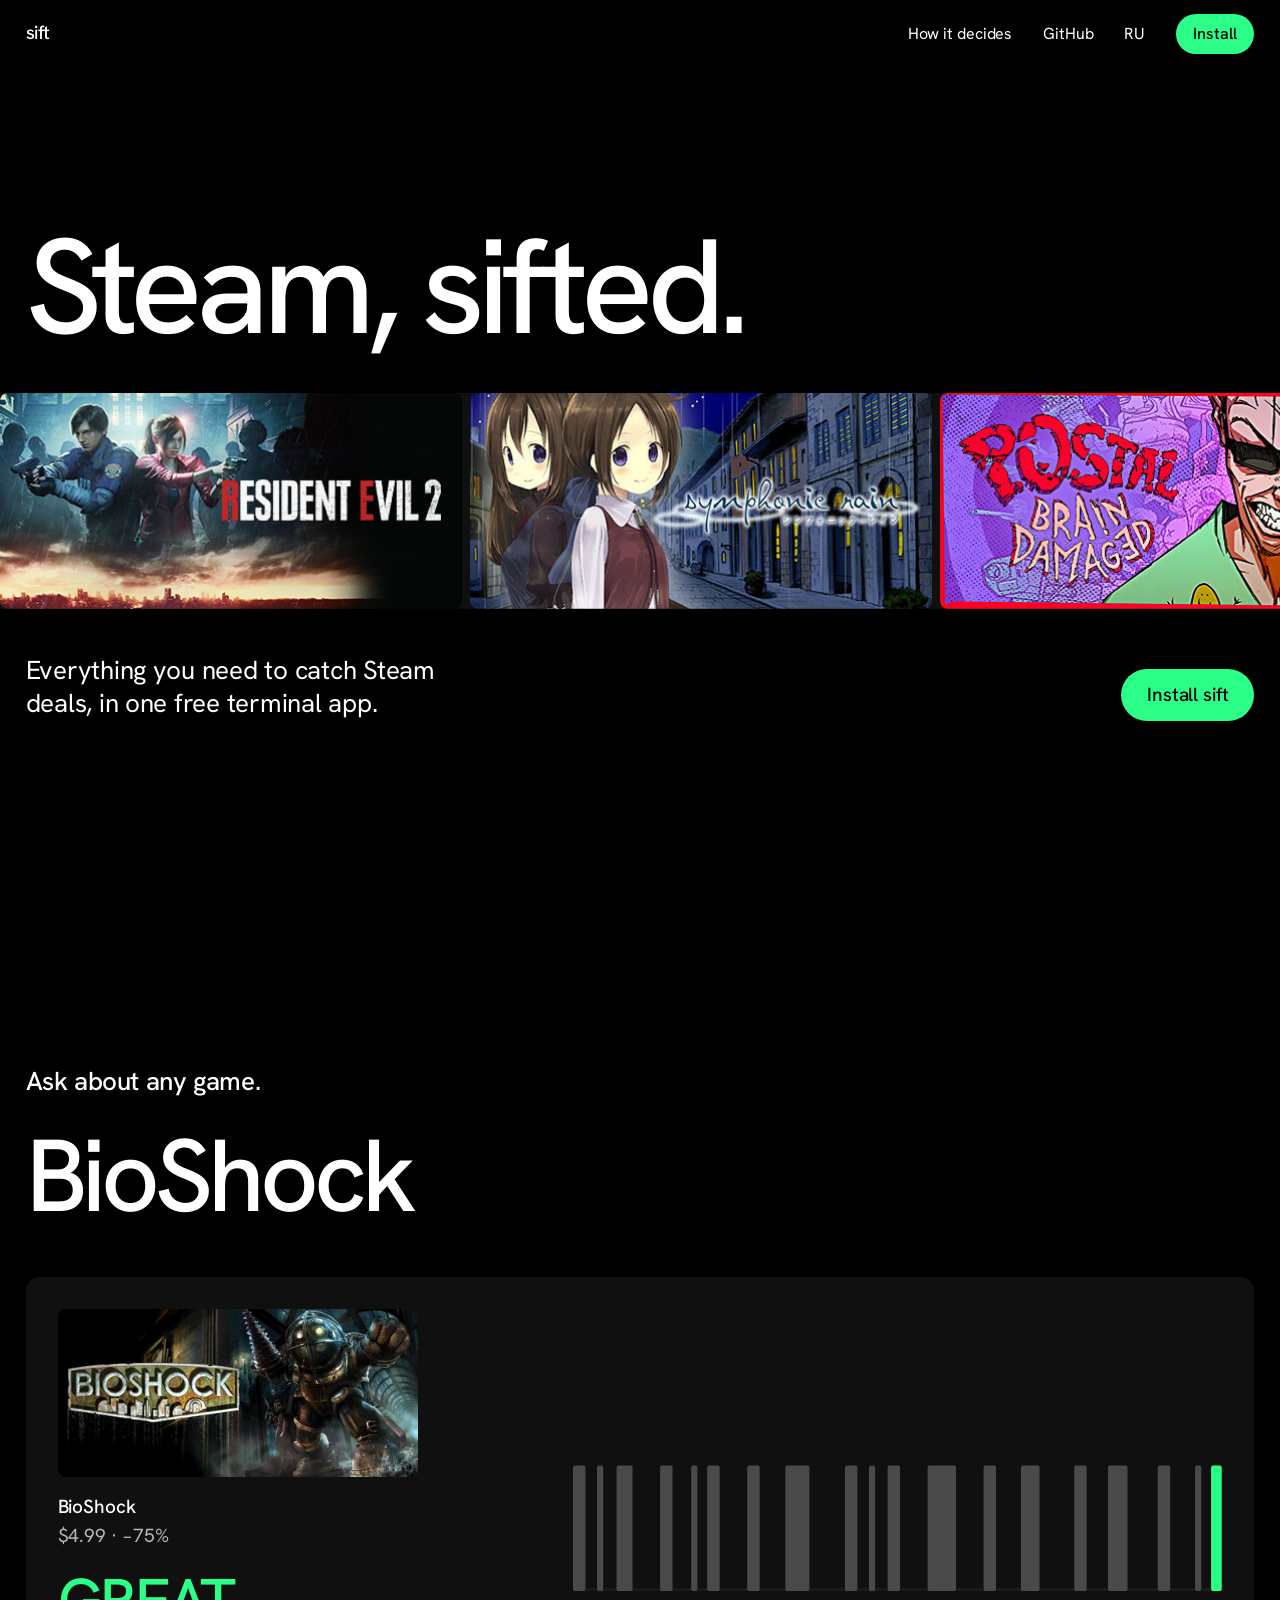
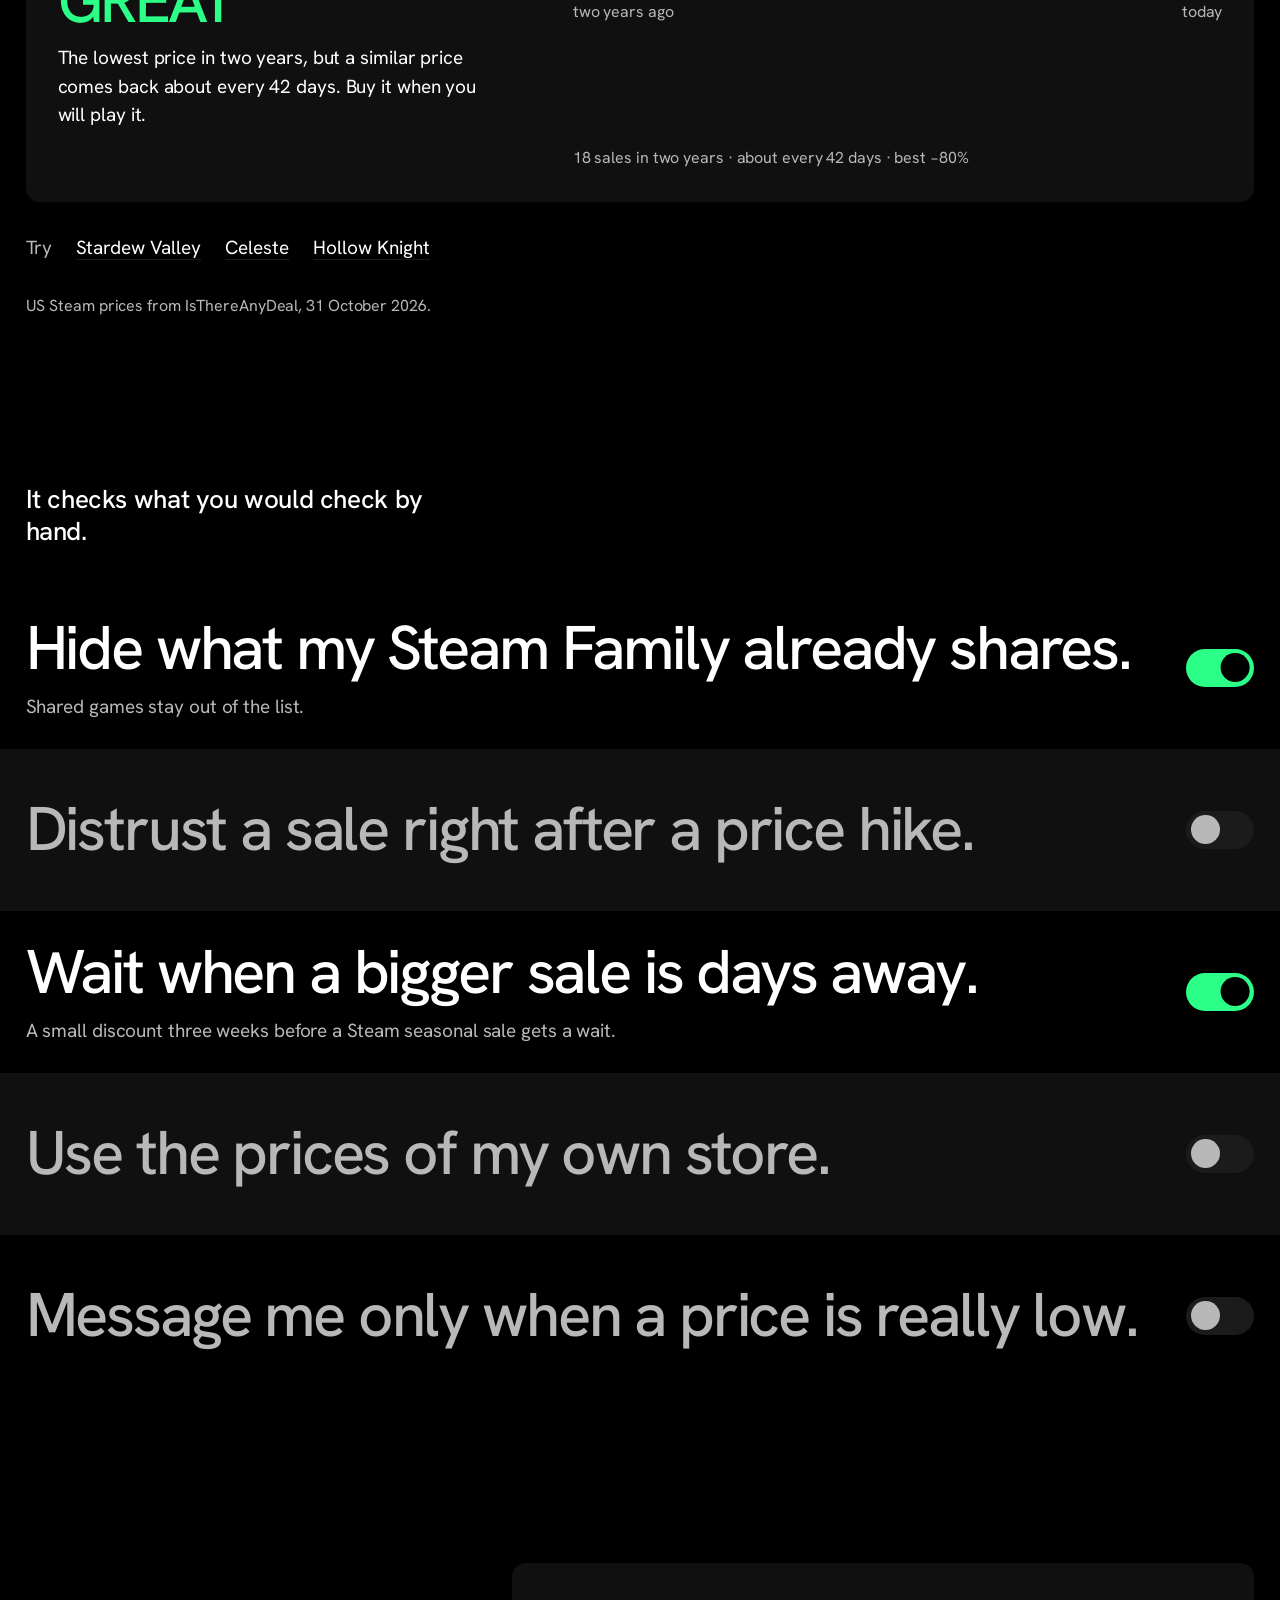
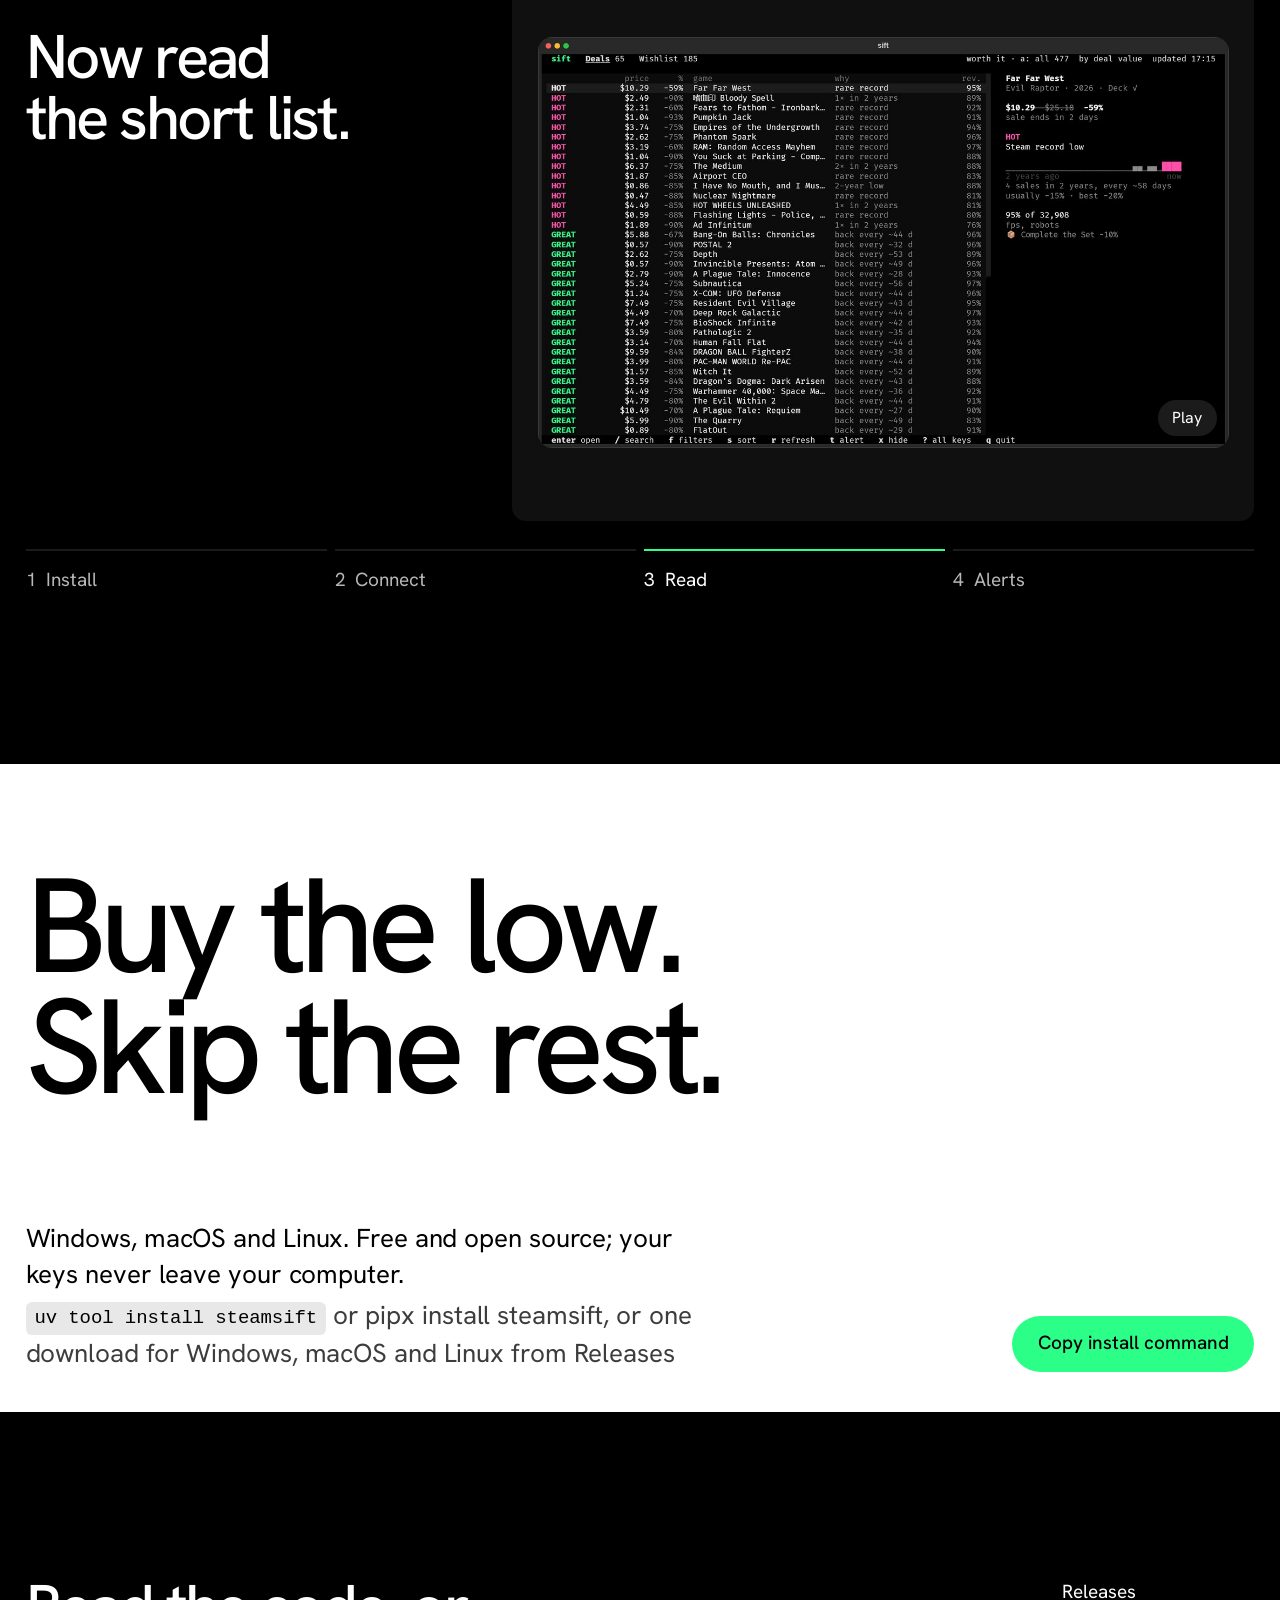
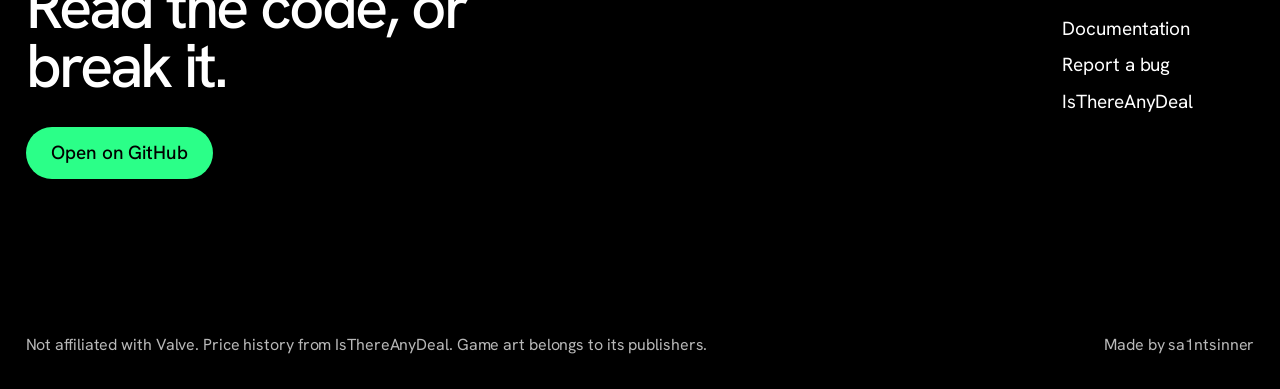
==== sift/index.html @ 5cbb0022 "Update site" ====
<!doctype html>
<html lang="en">
  <head>
    <meta charset="UTF-8" />
    <meta name="viewport" content="width=device-width, initial-scale=1.0" />
    <meta name="theme-color" content="#000000" />
    <meta name="color-scheme" content="dark" />
    <meta name="description" content="sift: everything you need to catch Steam deals, in one free terminal app. Price history, honest verdicts, wishlist and family aware, alerts." />
    <title>sift — Steam sales, sifted</title>
    <link rel="icon" href="data:image/svg+xml,%3Csvg xmlns='http://www.w3.org/2000/svg' viewBox='0 0 32 32'%3E%3Crect width='32' height='32' rx='8' fill='%23000'/%3E%3Crect x='6' y='9' width='20' height='3' rx='1.5' fill='%23fff'/%3E%3Crect x='9' y='15' width='14' height='3' rx='1.5' fill='%23fff'/%3E%3Crect x='13' y='21' width='6' height='3' rx='1.5' fill='%232bff88'/%3E%3C/svg%3E" />
    <link rel="preconnect" href="https://fonts.googleapis.com" />
    <link rel="preconnect" href="https://fonts.gstatic.com" crossorigin />
    <link href="https://fonts.googleapis.com/css2?family=Hanken+Grotesk:wght@400;500&display=swap" rel="stylesheet" />
    <script>document.documentElement.classList.add('js');</script>
    <script type="module" crossorigin src="./assets/index-B05ceA5X.js"></script>
    <link rel="stylesheet" crossorigin href="./assets/index-CE5hBIgR.css">
  </head>
  <body>
    <div id="root"></div>
  </body>
</html>
---- sift/assets/index-CE5hBIgR.css ----
:root{--bg: #000000;--surface: #101010;--surface-2: #1b1b1b;--ink: #ffffff;--muted: #b8b8b8;--on-colour: #000000;--buy: #2bff88;--norush: #ffd60a;--wait: #ff6b2c;--fine: #c9c9c9;--blue: #6e9cff;--pink: #ff5cb0;--accent: var(--buy);--accent-ink: #000000;--font: "Hanken Grotesk", system-ui, sans-serif;--font-code: ui-monospace, "Cascadia Mono", "JetBrains Mono", Consolas, monospace;--step-small: 1rem;--step-body: clamp(1.0625rem, 1rem + .25vw, 1.1875rem);--step-lead: clamp(1.25rem, 1.1rem + .7vw, 1.625rem);--step-head: clamp(2rem, 1.3rem + 3.2vw, 4rem);--step-display: clamp(3.5rem, 10.5vw, 12.5rem);--step-big: clamp(3rem, 8vw, 8.25rem);--margin: clamp(1rem, 2vw, 1.75rem);--section: clamp(7.5rem, 13vw, 13rem);--radius: 14px;--ease-out: cubic-bezier(.22, 1, .36, 1);--ease-expo: cubic-bezier(.16, 1, .3, 1);--ease-in-out: cubic-bezier(.76, 0, .24, 1);--ease-soft: cubic-bezier(.33, 1, .68, 1);--t-press: .14s;--t-hover: .18s;--t-ui: .24s}*,*:before,*:after{box-sizing:border-box}html{-webkit-text-size-adjust:100%;text-size-adjust:100%;background:var(--bg)}body{margin:0;background:var(--bg);color:var(--ink);font-family:var(--font);font-size:var(--step-body);font-weight:400;line-height:1.5;letter-spacing:-.005em;-webkit-font-smoothing:antialiased;overflow-x:hidden}h1,h2,h3,p,figure,ul,ol{margin:0}ul,ol{padding:0;list-style:none}img,svg{display:block;max-width:100%}img{height:auto;background:var(--surface)}button,input{font:inherit;color:inherit}button{background:none;border:0;padding:0;cursor:pointer}a{color:inherit}code{font-family:var(--font-code);font-size:.88em}:focus-visible{outline:2px solid var(--accent);outline-offset:4px}::selection{background:var(--accent);color:var(--accent-ink)}.sr-only{position:absolute;width:1px;height:1px;overflow:hidden;clip:rect(0 0 0 0);white-space:nowrap}.muted{color:var(--muted)}.link{text-decoration:underline;text-decoration-color:transparent;text-underline-offset:.22em;text-decoration-thickness:.07em;transition:text-decoration-color var(--t-hover) ease,color var(--t-hover) ease}.button{display:inline-flex;align-items:center;justify-content:center;min-height:3.25rem;padding:0 1.6rem;border-radius:999px;background:var(--accent);color:var(--accent-ink);font-weight:500;text-decoration:none;transition:transform var(--t-press) var(--ease-out),background-color var(--t-hover) ease,color var(--t-hover) ease}.button:active{transform:scale(.96)}@media(hover:hover)and (pointer:fine){.link:hover{text-decoration-color:currentColor}.button:hover{background:var(--ink);color:var(--bg)}}.bar{position:fixed;inset:0 0 auto 0;z-index:10;display:flex;justify-content:space-between;align-items:center;padding:.85rem var(--margin);font-size:var(--step-small);background:transparent;transition:background-color var(--t-ui) ease}.bar.is-solid{background:var(--bg)}.wordmark{font-size:var(--step-body);font-weight:500;letter-spacing:-.02em;text-decoration:none}.bar nav{display:flex;align-items:center;gap:clamp(1rem,2.4vw,2.25rem)}.bar nav a.link,.bar nav button{text-decoration-color:transparent}.button-small{min-height:2.5rem;padding:0 1.1rem}@media(prefers-reduced-motion:no-preference){.bar{transition:background-color var(--t-ui) ease,translate .32s var(--ease-out)}}.bar.is-away{translate:0 -100%}@media(prefers-reduced-motion:reduce){.bar.is-away{translate:none}}.hero{min-height:100svh;display:flex;flex-direction:column;justify-content:center;gap:clamp(2rem,5vh,3.5rem);padding:6rem 0 3rem}.hero-line{padding:0 var(--margin);font-size:var(--step-display);font-weight:500;line-height:.9;letter-spacing:-.05em;text-wrap:balance}:lang(ru) .hero-line{font-size:clamp(3.5rem,9vw,11rem)}.strip{height:clamp(9rem,24vh,16rem);overflow:hidden;background:var(--surface)}.strip-track{display:flex;height:100%;width:max-content;gap:.5rem}.strip-cover{height:100%;width:auto;aspect-ratio:460 / 215;object-fit:cover;border-radius:8px;background:none;filter:grayscale(1) brightness(.5) contrast(.9)}.strip-cover.is-pass{filter:none}.hero-foot{display:flex;justify-content:space-between;align-items:flex-end;gap:1.5rem 3rem;flex-wrap:wrap;padding:0 var(--margin)}.hero-lead{max-width:30ch;font-size:var(--step-lead);line-height:1.3;letter-spacing:-.01em;text-wrap:balance}@media(prefers-reduced-motion:no-preference){.strip-track{animation:drift 80s ease-in-out infinite alternate}.strip:hover .strip-track{animation-play-state:paused}.js .shutter{clip-path:inset(0 100% 0 0);transition:clip-path 1.1s var(--ease-in-out) .15s}.js .shutter .strip-track{scale:1.12;transition:scale 1.5s var(--ease-soft) .15s}.js .shutter.is-in{clip-path:inset(0 0 0 0)}.js .shutter.is-in .strip-track{scale:1}.js .hero-word,.js .hero-foot{opacity:0;translate:0 24px;transition:opacity .7s var(--ease-out),translate .9s var(--ease-expo)}.js .hero-word:last-child{transition-delay:90ms}.js .hero-foot{transition-delay:.45s}.js .hero:has(.shutter.is-in) :is(.hero-word,.hero-foot){opacity:1;translate:0 0}}@keyframes drift{to{transform:translate(calc(-100% + 100vw))}}@media(prefers-reduced-motion:no-preference){.js [data-reveal]{opacity:0;translate:0 28px;transition:opacity .7s var(--ease-out),translate .9s var(--ease-expo)}.js [data-reveal][data-shown]{opacity:1;translate:0 0}.js .band[data-reveal]:nth-child(2){transition-delay:70ms}.js .band[data-reveal]:nth-child(3){transition-delay:.14s}.js .band[data-reveal]:nth-child(4){transition-delay:.21s}.js .band[data-reveal]:nth-child(5){transition-delay:.28s}.js .ask-input[data-reveal]{transition-delay:80ms}.js .answer[data-reveal]{transition-delay:.16s}.js .ask-try[data-reveal]{transition-delay:.24s}.js .install-foot[data-reveal],.js .foot-links[data-reveal]{transition-delay:.12s}}.ask{padding:var(--section) var(--margin) 0;display:flex;flex-direction:column}.lead-heading{font-size:var(--step-lead);font-weight:500;letter-spacing:-.015em;line-height:1.2}.ask-input input{width:100%;border:0;background:none;padding:0;margin-top:1.5rem;font-size:var(--step-big);font-weight:500;letter-spacing:-.05em;line-height:1.05;caret-color:var(--accent);color:var(--ink);outline:none;text-overflow:ellipsis}.ask-input input::placeholder{color:var(--muted);opacity:1}.ask-input:focus-within{outline:2px solid var(--accent);outline-offset:10px;border-radius:4px}.ask-body{margin-top:3rem;display:flex;flex-direction:column;gap:2rem}.answer{min-height:17rem}.answer-miss{max-width:40ch;font-size:var(--step-lead);line-height:1.35}.verdict-card{--v: var(--fine);display:grid;grid-template-columns:minmax(0,5fr) minmax(0,7fr);column-gap:clamp(1.5rem,4vw,4rem);row-gap:1rem;background:var(--surface);border-radius:var(--radius);padding:clamp(1.25rem,2.5vw,2rem)}.v-hot{--v: var(--pink)}.v-great{--v: var(--buy)}.v-ok{--v: var(--fine)}.v-meh{--v: var(--norush)}.v-nope{--v: var(--wait)}.v-wait{--v: var(--fine)}.answer-cover{grid-column:1;width:100%;max-width:360px;aspect-ratio:460 / 215;object-fit:cover;border-radius:8px}.answer-text{grid-column:1}.answer-name{font-size:var(--step-body);font-weight:500}.answer-price{color:var(--muted);font-variant-numeric:tabular-nums}.answer-verdict{margin-top:1.25rem;font-size:var(--step-head);font-weight:500;letter-spacing:-.04em;line-height:1;color:var(--v)}.answer-reason{margin-top:.75rem;max-width:40ch}.price-line{grid-column:2;grid-row:1 / span 2;align-self:center}.price-line svg{width:100%;height:clamp(7rem,14vw,11rem);overflow:visible}.pl-base{fill:var(--surface-2)}.pl-sale{fill:#4a4a4a}.pl-sale.is-record,.pl-sale.is-now{fill:var(--v)}.pl-axis{display:flex;justify-content:space-between;margin-top:.6rem;color:var(--muted);font-size:var(--step-small)}.answer-stats{grid-column:2;color:var(--muted);font-size:var(--step-small);font-variant-numeric:tabular-nums}.ask-try{display:flex;flex-wrap:wrap;align-items:baseline;gap:.5rem 1.5rem}.try{text-decoration:underline;text-decoration-color:var(--surface-2);text-underline-offset:.25em;text-decoration-thickness:.07em;transition:text-decoration-color var(--t-hover) ease,color var(--t-hover) ease}.try:active{transform:scale(.97)}@media(hover:hover)and (pointer:fine){.try:hover{color:var(--accent);text-decoration-color:currentColor}}.note{margin-top:auto;padding-top:2rem;color:var(--muted);font-size:var(--step-small)}.checks{margin-top:var(--section)}.checks-heading{padding:0 var(--margin) 2.5rem;max-width:30ch}.band{display:flex;align-items:center;justify-content:space-between;gap:1.5rem;min-height:max(18vh,8rem);padding:1.5rem var(--margin)}.band:nth-child(2n){background:var(--surface)}.band-line{font-size:var(--step-head);font-weight:500;letter-spacing:-.035em;line-height:1.05;text-wrap:balance;color:var(--muted);transition:color .36s var(--ease-out)}.band.is-on .band-line{color:var(--ink)}.band-on{display:grid;grid-template-rows:0fr;max-width:62ch;visibility:hidden}.band-on-clip{min-height:0;overflow:hidden}.band-on-text{padding-top:.75rem;font-size:var(--step-body);line-height:1.45;color:var(--muted);opacity:0}.band-on code{white-space:nowrap;color:var(--ink)}.band.is-on .band-on{grid-template-rows:1fr;visibility:visible}.band.is-on .band-on-text{opacity:1}@media(prefers-reduced-motion:no-preference){.band-on{transition:grid-template-rows .25s var(--ease-out),visibility 0s linear .25s}.band-on-text{translate:0 .5rem;transition:opacity .16s ease,translate .25s var(--ease-out)}.band.is-on .band-on{transition:grid-template-rows .36s var(--ease-out),visibility 0s}.band.is-on .band-on-text{translate:0 0;transition:opacity .28s ease 80ms,translate .42s var(--ease-expo) 80ms}}.switch{flex:none;position:relative;width:4.25rem;height:2.4rem;border-radius:999px;background:var(--surface-2);transition:background-color var(--t-ui) ease,transform var(--t-press) var(--ease-out)}.switch:after{content:"";position:absolute;top:.3rem;left:.3rem;width:1.8rem;height:1.8rem;border-radius:50%;background:var(--muted);transition:translate var(--t-ui) var(--ease-out),background-color var(--t-ui) ease}.switch:active{transform:scale(.94)}.switch[aria-checked=true]{background:var(--accent)}.switch[aria-checked=true]:after{translate:1.85rem 0;background:var(--accent-ink)}.steps{margin-top:var(--section);display:grid;grid-template-columns:2fr 3fr;grid-template-rows:minmax(30rem,62svh) auto}.steps-clause{padding:clamp(2rem,5vw,4rem) var(--margin)}.clause{text-wrap:balance;font-size:var(--step-head);font-weight:500;letter-spacing:-.045em;line-height:.98;max-width:9em}.steps-stage{display:grid;place-items:center;padding:3rem var(--margin);background:var(--surface);border-radius:var(--radius);margin-right:var(--margin)}.steps-control{grid-column:1 / -1;display:grid;grid-template-columns:repeat(4,1fr);gap:.5rem;padding:1.75rem var(--margin) 0}.seg{display:flex;align-items:baseline;gap:.6rem;min-height:3rem;padding-top:.9rem;text-align:left;border-top:2px solid var(--surface-2);color:var(--muted);transition:color var(--t-hover) ease,border-color var(--t-ui) var(--ease-out)}.seg-n{font-variant-numeric:tabular-nums}.seg[aria-checked=true]{color:var(--ink);border-top-color:var(--accent)}.seg:active{transform:translateY(1px)}@media(hover:hover)and (pointer:fine){.seg:hover{color:var(--ink)}}@media(prefers-reduced-motion:no-preference){.clause,.fragment-wrap{animation:swap .26s var(--ease-out)}@keyframes swap{0%{opacity:0;translate:0 12px}}}.frag{width:min(32rem,100%);border-radius:var(--radius);background:var(--bg);padding:1.25rem 1.4rem;font-size:var(--step-small)}.term pre{margin:0;white-space:pre-wrap;line-height:1.7}.t-dim{color:var(--muted)}.caret{display:inline-block;width:.55em;height:1.1em;margin-left:.15em;vertical-align:-.2em;background:var(--accent)}@media(prefers-reduced-motion:no-preference){.caret{animation:blink 1.1s steps(1) infinite}@keyframes blink{50%{opacity:0}}}.wizard{display:grid;gap:.7rem}.w-label{color:var(--muted);font-size:var(--step-small)}.w-field{background:var(--surface-2);border-radius:8px;padding:.7rem .9rem}.w-ok{display:flex;align-items:center;gap:.6rem}.dot{width:.6rem;height:.6rem;border-radius:50%;flex:none}.dot-buy{background:var(--buy)}.dot-blue{background:var(--blue)}.w-next{justify-self:start;margin-top:.4rem;padding:.45rem 1.1rem;border-radius:999px;background:var(--accent);color:var(--accent-ink);font-weight:500}.clip{position:relative;width:min(52rem,100%);padding:0;overflow:hidden}.clip video{display:block;width:100%;height:auto;background:var(--bg)}.clip-toggle{position:absolute;right:.75rem;bottom:.75rem;min-height:2.25rem;padding:0 .9rem;border-radius:999px;background:var(--surface-2);color:var(--ink);font-size:var(--step-small);transition:background-color var(--t-hover) ease,transform var(--t-press) var(--ease-out)}.clip-toggle:active{transform:scale(.96)}@media(hover:hover)and (pointer:fine){.clip-toggle:hover{background:var(--ink);color:var(--bg)}}.card{display:grid;gap:.55rem}.c-from{display:flex;justify-content:space-between;font-weight:500}.card img{width:100%;border-radius:8px;aspect-ratio:460 / 215;object-fit:cover}.c-name{font-weight:500}.c-v{color:var(--v);font-weight:500}.c-price{font-variant-numeric:tabular-nums;font-weight:500}.c-buttons{display:grid;grid-template-columns:1fr 1fr;gap:.5rem;margin-top:.3rem}.c-buttons span{background:var(--surface-2);border-radius:8px;padding:.5rem;text-align:center;font-size:var(--step-small)}.install{margin-top:var(--section);min-height:72svh;display:flex;flex-direction:column;justify-content:space-between;gap:4rem;padding:clamp(3rem,8vw,7rem) var(--margin) 2.5rem;background:var(--ink);color:var(--bg)}.install-title{font-size:var(--step-display);font-weight:500;letter-spacing:-.05em;line-height:.9;white-space:pre-line}:lang(ru) .install-title{font-size:var(--step-big)}.install-foot{display:flex;justify-content:space-between;align-items:flex-end;gap:2rem;flex-wrap:wrap}.install-lead{max-width:46ch;font-size:var(--step-lead);line-height:1.4}.install-lead code{display:inline-block;max-width:100%;overflow-wrap:anywhere;margin-top:.6rem;padding:.2rem .55rem;border-radius:6px;background:#e8e8e8;font-size:var(--step-body)}.muted-dark{color:#3d3d3d}.button-dark{min-height:3.5rem}.foot{display:flex;flex-direction:column;padding:var(--section) var(--margin) 0}.foot-top{display:flex;justify-content:space-between;gap:2rem;flex-wrap:wrap}.foot-line{font-size:var(--step-head);font-weight:500;letter-spacing:-.045em;line-height:.95;max-width:8em;margin-bottom:2rem}.foot-links{display:grid;gap:.5rem;align-content:start;min-width:12rem}.foot-legal{margin-top:clamp(5rem,12vw,10rem);display:flex;justify-content:space-between;gap:1rem;flex-wrap:wrap;padding-bottom:2rem;color:var(--muted);font-size:var(--step-small)}@media(max-width:760px){.bar nav .link:not(button){display:none}.hero{padding-top:5rem;justify-content:center}.hero-line,:lang(ru) .hero-line{font-size:var(--step-big)}.strip{height:9rem}.hero-foot .button{width:100%}.verdict-card{grid-template-columns:1fr}.price-line,.answer-stats{grid-column:1;grid-row:auto}.ask-try .try{min-height:44px;display:inline-flex;align-items:center}.band-line{font-size:var(--step-lead)}.steps{grid-template-columns:1fr;grid-template-rows:auto auto auto}.steps-stage{order:0;min-height:0;padding:1rem;margin:0 var(--margin)}.steps-control{order:1;grid-template-columns:1fr 1fr}.steps-clause{order:2}.install{min-height:70svh}.install-title,:lang(ru) .install-title{font-size:var(--step-big)}.install-foot .button{width:100%}}
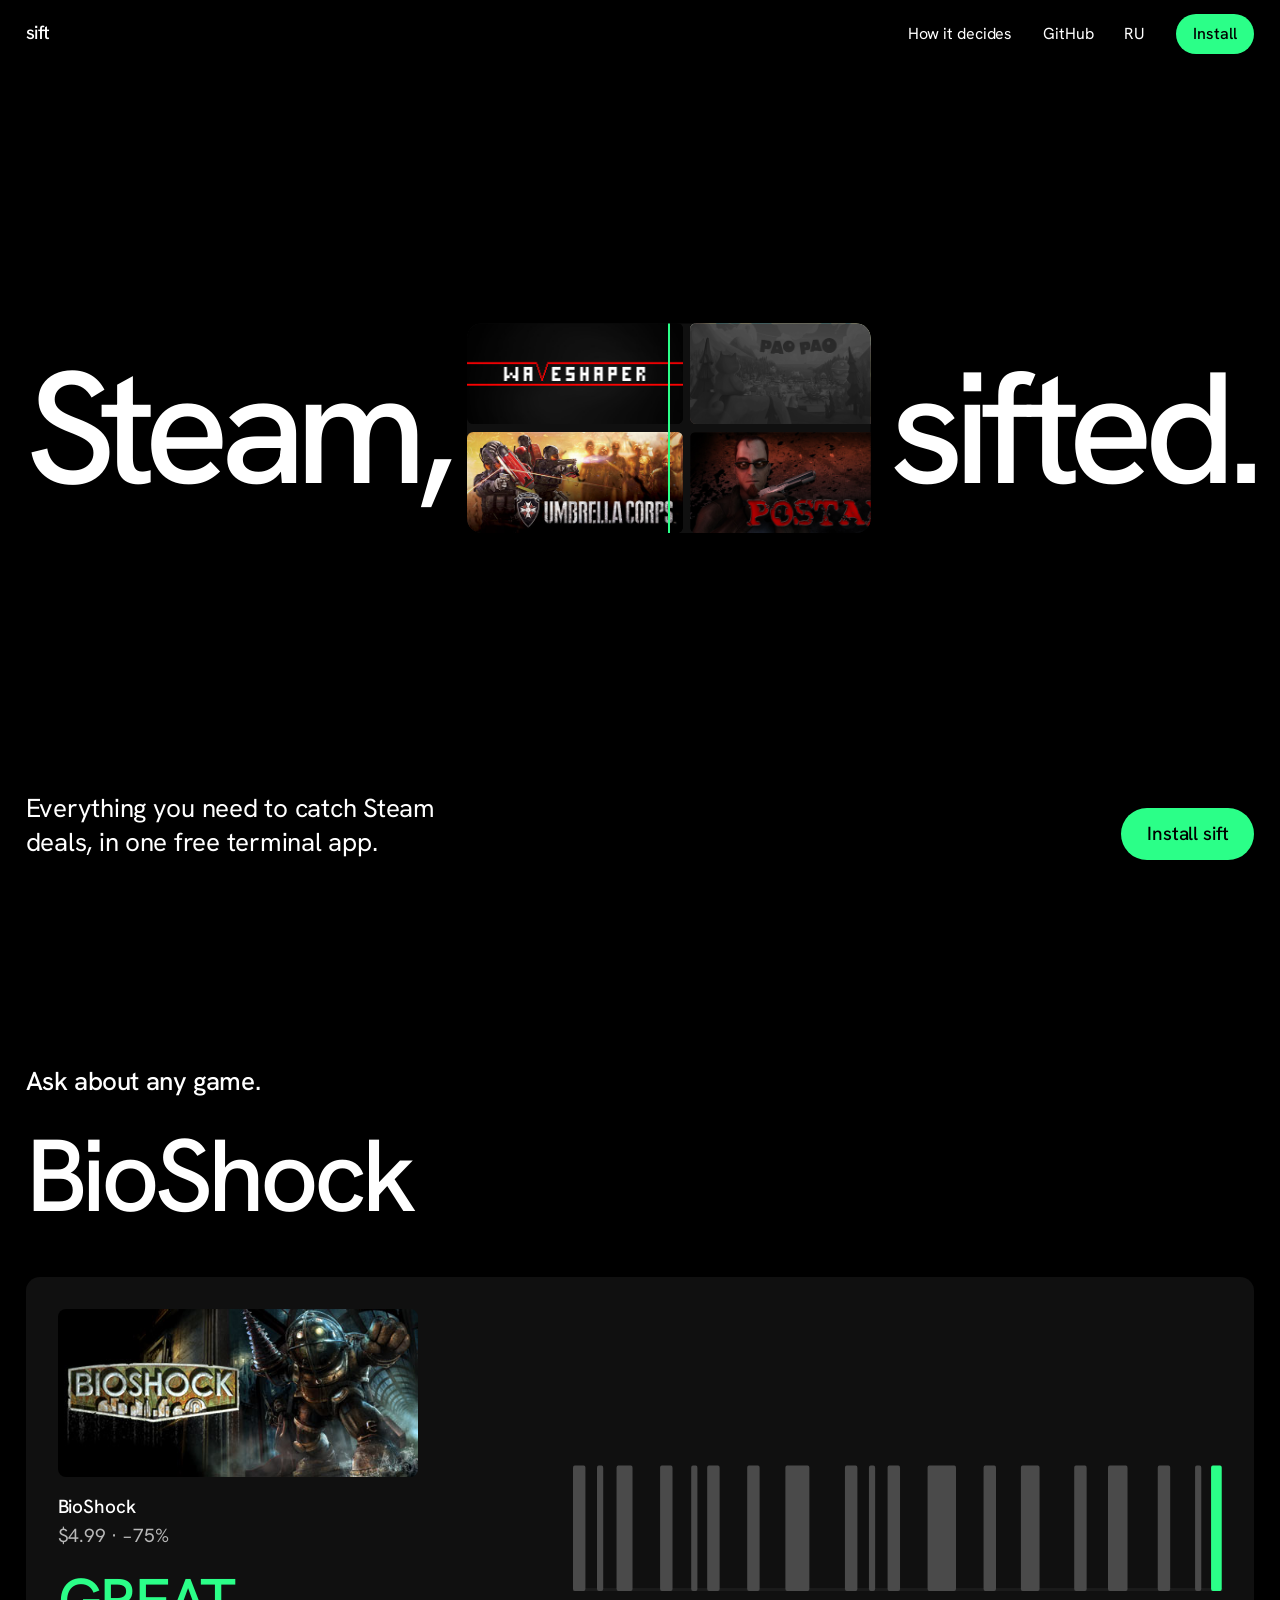
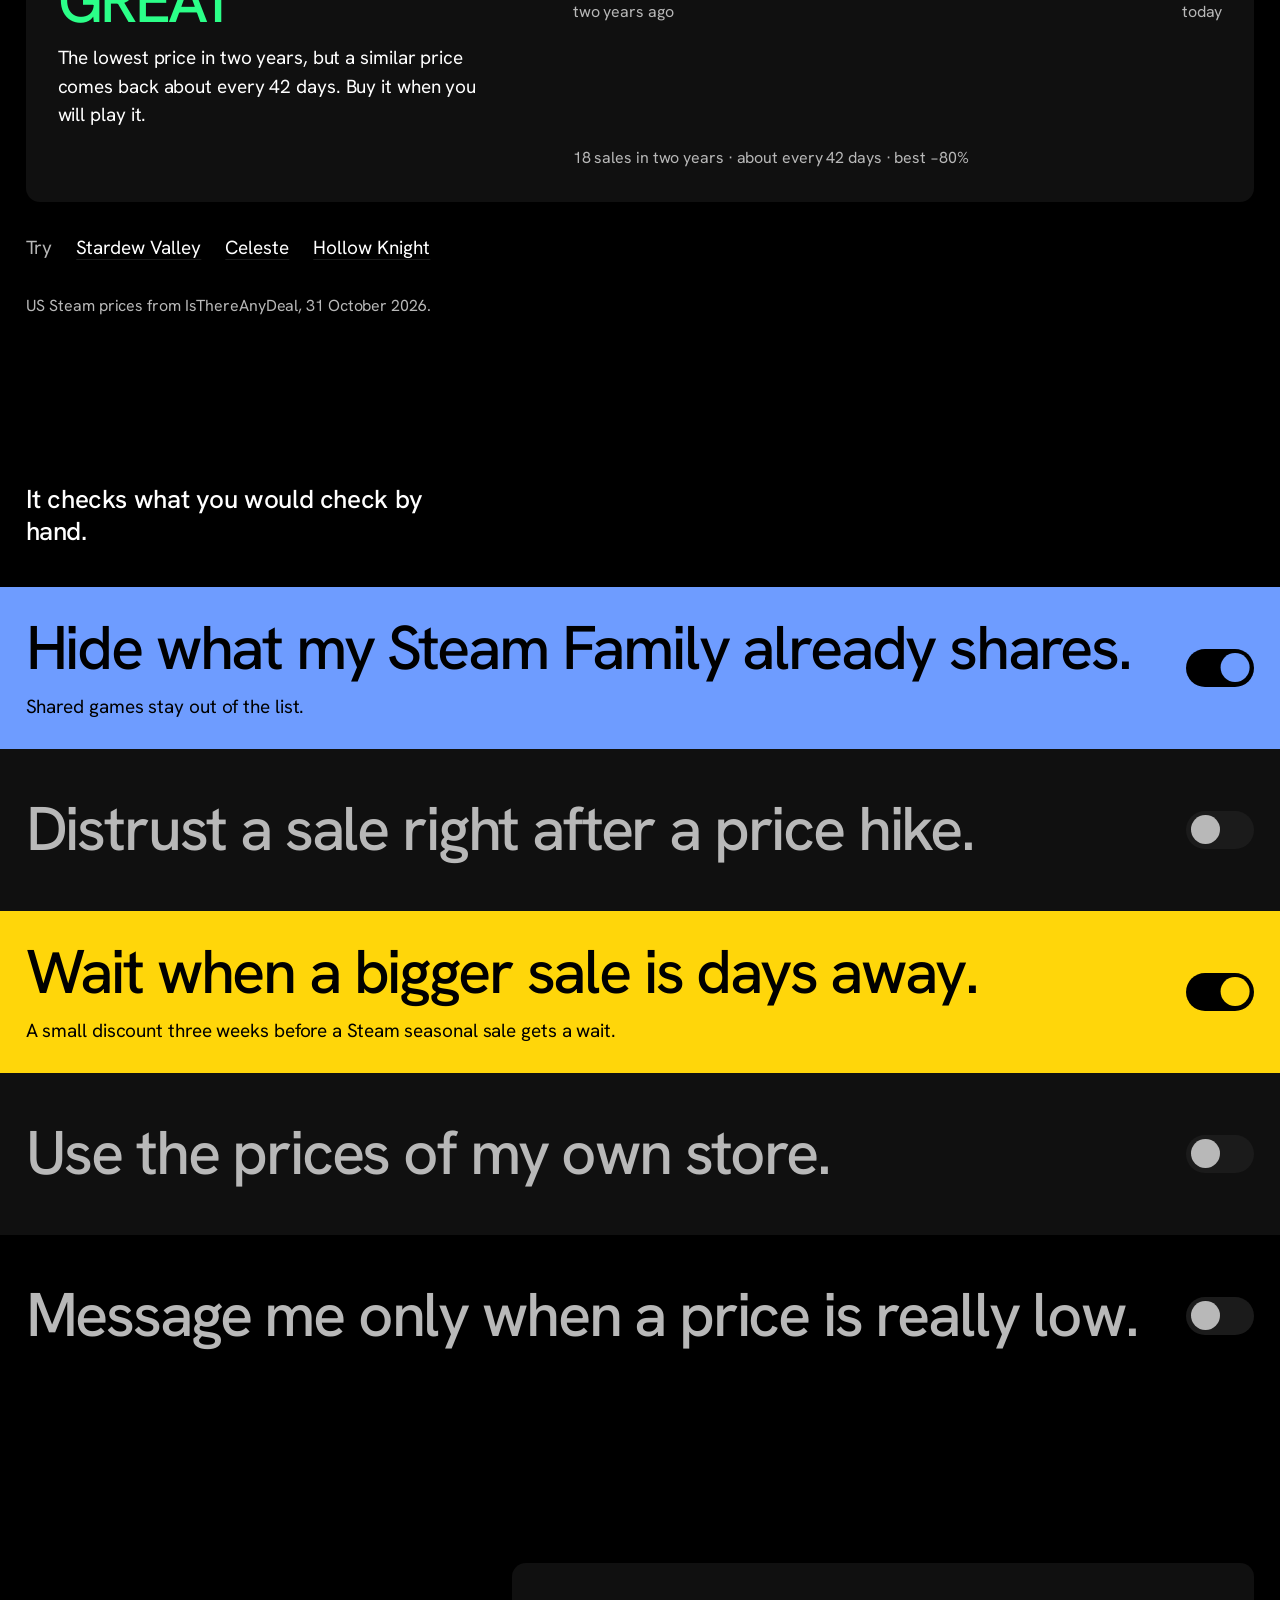
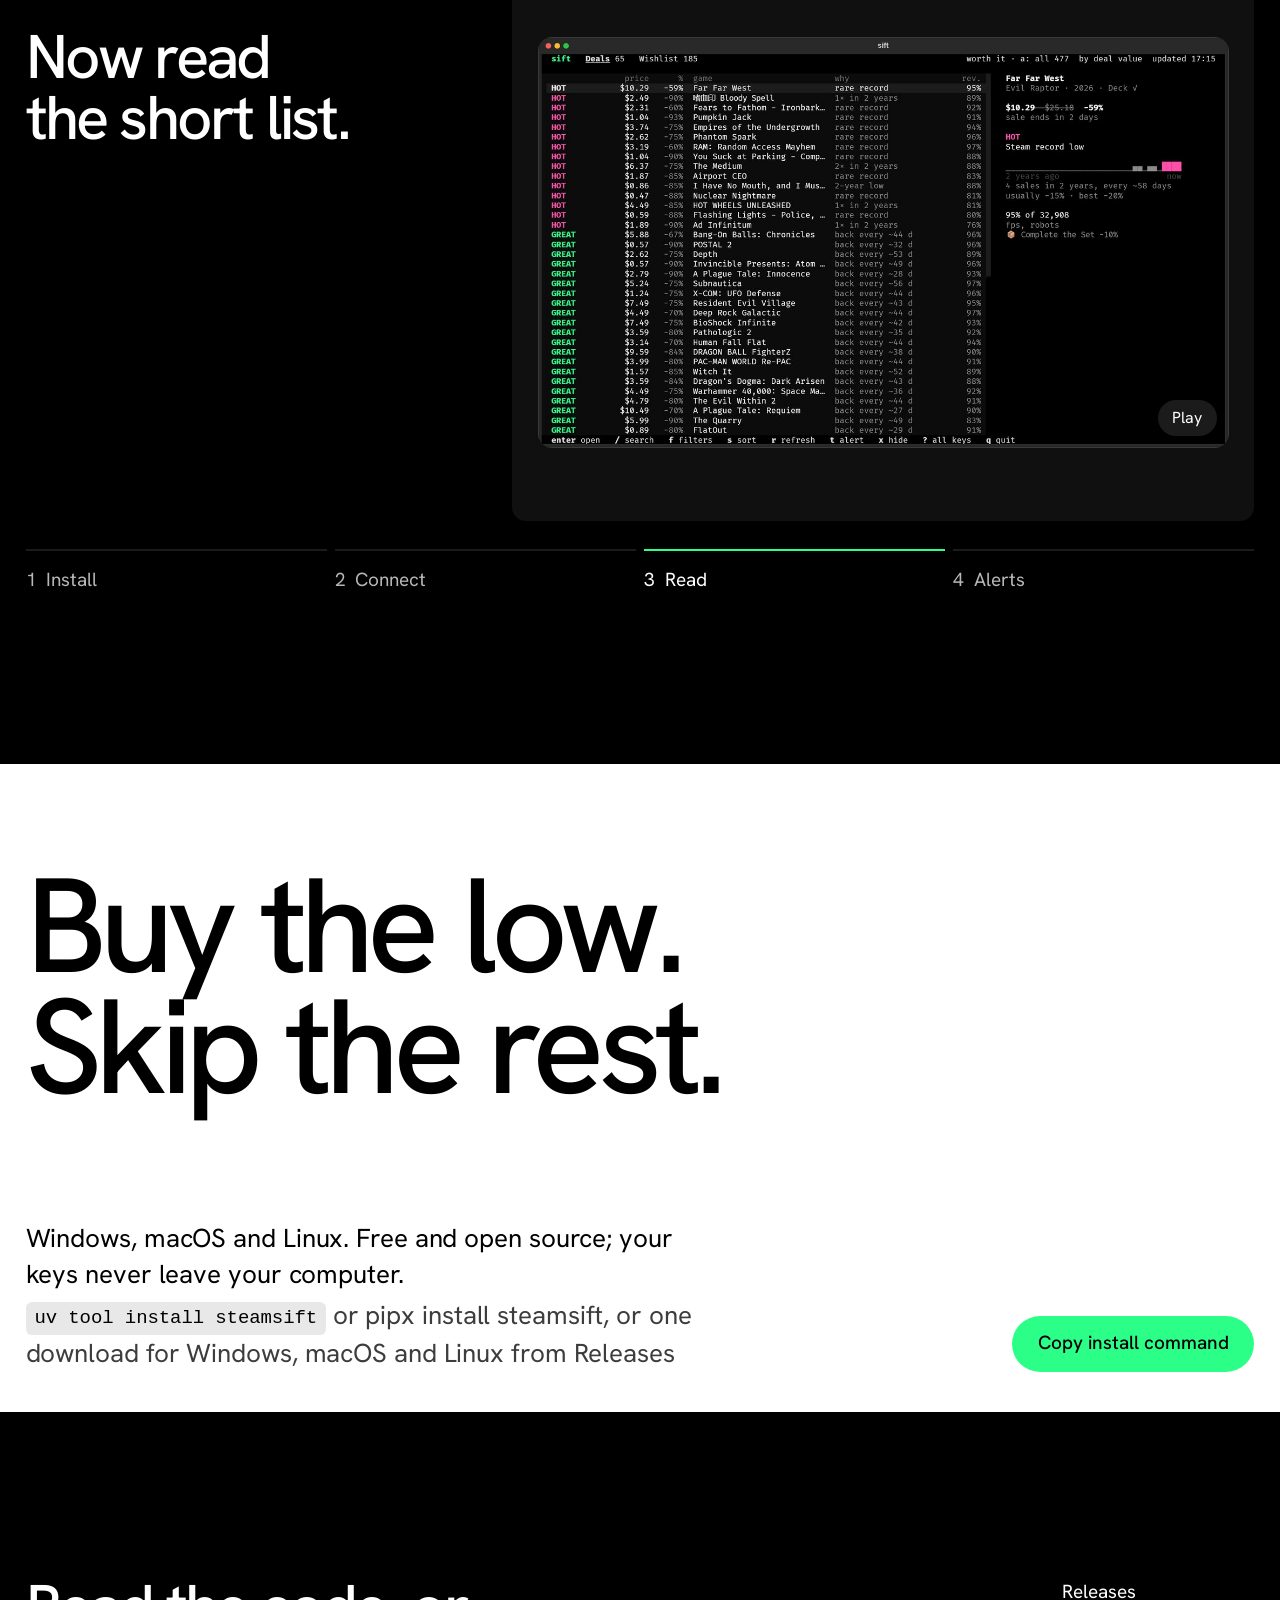
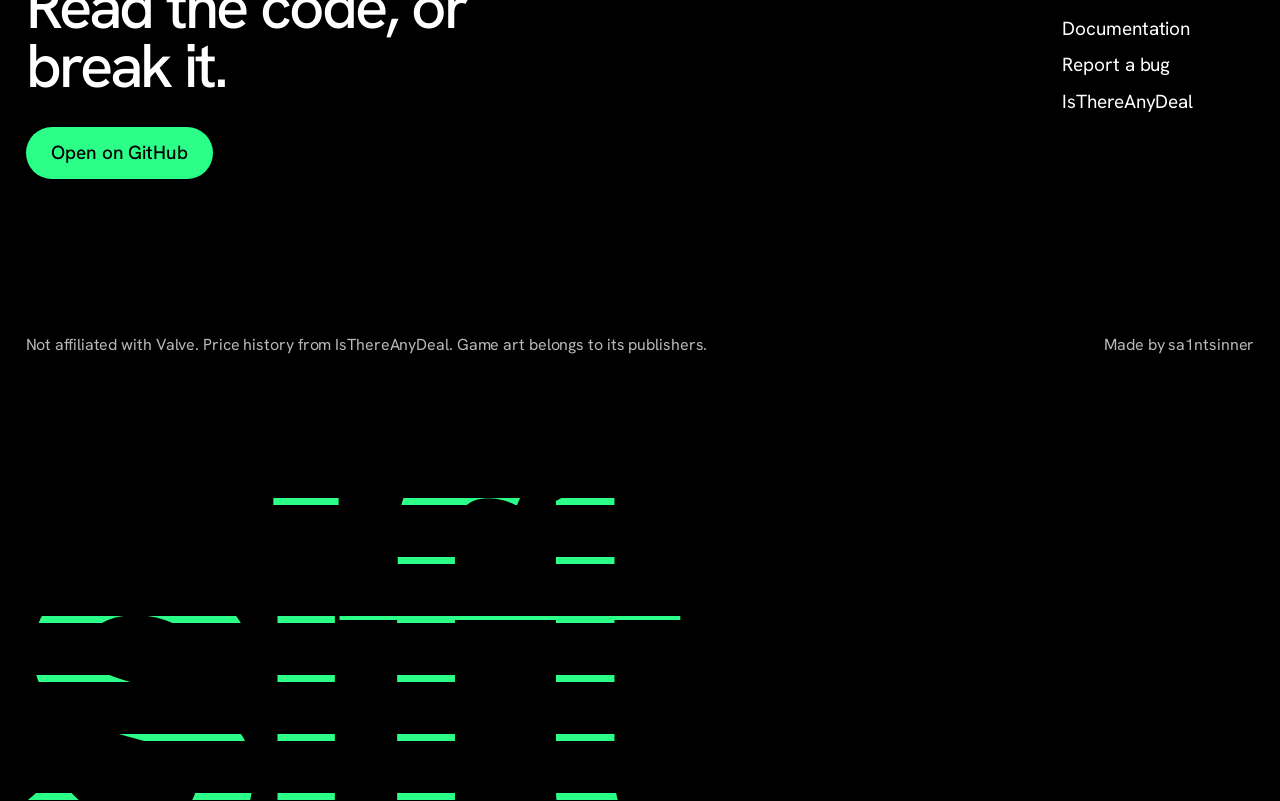
==== commit adff7236: "sift page: sieve hero, colour bands" ====
--- a/sift/index.html
+++ b/sift/index.html
@@ -12,8 +12,8 @@
     <link rel="preconnect" href="https://fonts.gstatic.com" crossorigin />
     <link href="https://fonts.googleapis.com/css2?family=Hanken+Grotesk:wght@400;500&display=swap" rel="stylesheet" />
     <script>document.documentElement.classList.add('js');</script>
-    <script type="module" crossorigin src="./assets/index-B05ceA5X.js"></script>
-    <link rel="stylesheet" crossorigin href="./assets/index-CE5hBIgR.css">
+    <script type="module" crossorigin src="./assets/index-iPgipSAD.js"></script>
+    <link rel="stylesheet" crossorigin href="./assets/index-BUzWYK6S.css">
   </head>
   <body>
     <div id="root"></div>
--- a/sift/assets/index-BUzWYK6S.css
+++ b/sift/assets/index-BUzWYK6S.css
@@ -0,0 +1 @@
+:root{--bg: #000000;--surface: #101010;--surface-2: #1b1b1b;--ink: #ffffff;--muted: #b8b8b8;--on-colour: #000000;--buy: #2bff88;--norush: #ffd60a;--wait: #ff5a1f;--fine: #c9c9c9;--blue: #6e9cff;--pink: #ff4fa8;--accent: var(--buy);--accent-ink: #000000;--font: "Hanken Grotesk", system-ui, sans-serif;--font-code: ui-monospace, "Cascadia Mono", "JetBrains Mono", Consolas, monospace;--step-small: 1rem;--step-body: clamp(1.0625rem, 1rem + .25vw, 1.1875rem);--step-lead: clamp(1.25rem, 1.1rem + .7vw, 1.625rem);--step-head: clamp(2rem, 1.3rem + 3.2vw, 4rem);--step-display: clamp(3.5rem, 10.5vw, 12.5rem);--step-big: clamp(3rem, 8vw, 8.25rem);--margin: clamp(1rem, 2vw, 1.75rem);--section: clamp(7.5rem, 13vw, 13rem);--radius: 14px;--ease-out: cubic-bezier(.22, 1, .36, 1);--ease-expo: cubic-bezier(.16, 1, .3, 1);--ease-in-out: cubic-bezier(.76, 0, .24, 1);--ease-soft: cubic-bezier(.33, 1, .68, 1);--t-press: .14s;--t-hover: .18s;--t-ui: .24s}*,*:before,*:after{box-sizing:border-box}html{-webkit-text-size-adjust:100%;text-size-adjust:100%;background:var(--bg)}body{margin:0;background:var(--bg);color:var(--ink);font-family:var(--font);font-size:var(--step-body);font-weight:400;line-height:1.5;letter-spacing:-.005em;-webkit-font-smoothing:antialiased;overflow-x:hidden}h1,h2,h3,p,figure,ul,ol{margin:0}ul,ol{padding:0;list-style:none}img,svg{display:block;max-width:100%}img{height:auto;background:var(--surface)}button,input{font:inherit;color:inherit}button{background:none;border:0;padding:0;cursor:pointer}a{color:inherit}code{font-family:var(--font-code);font-size:.88em}:focus-visible{outline:2px solid var(--accent);outline-offset:4px}::selection{background:var(--accent);color:var(--accent-ink)}.sr-only{position:absolute;width:1px;height:1px;overflow:hidden;clip:rect(0 0 0 0);white-space:nowrap}.muted{color:var(--muted)}.link{text-decoration:underline;text-decoration-color:transparent;text-underline-offset:.22em;text-decoration-thickness:.07em;transition:text-decoration-color var(--t-hover) ease,color var(--t-hover) ease}.button{display:inline-flex;align-items:center;justify-content:center;min-height:3.25rem;padding:0 1.6rem;border-radius:999px;background:var(--accent);color:var(--accent-ink);font-weight:500;text-decoration:none;transition:transform var(--t-press) var(--ease-out),background-color var(--t-hover) ease,color var(--t-hover) ease}.button:active{transform:scale(.96)}@media(hover:hover)and (pointer:fine){.link:hover{text-decoration-color:currentColor}.button:hover{background:var(--ink);color:var(--bg)}}.bar{position:fixed;inset:0 0 auto 0;z-index:10;display:flex;justify-content:space-between;align-items:center;padding:.85rem var(--margin);font-size:var(--step-small);background:transparent;transition:background-color var(--t-ui) ease}.bar.is-solid{background:var(--bg)}.wordmark{font-size:var(--step-body);font-weight:500;letter-spacing:-.02em;text-decoration:none}.bar nav{display:flex;align-items:center;gap:clamp(1rem,2.4vw,2.25rem)}.bar nav a.link,.bar nav button{text-decoration-color:transparent}.button-small{min-height:2.5rem;padding:0 1.1rem}@media(prefers-reduced-motion:no-preference){.bar{transition:background-color var(--t-ui) ease,translate .32s var(--ease-out)}}.bar.is-away{translate:0 -100%}@media(prefers-reduced-motion:reduce){.bar.is-away{translate:none}}.hero{min-height:100svh;display:flex;flex-direction:column;justify-content:space-between;gap:3rem;padding:7rem 0 2.5rem}.hero-line{flex:1;display:flex;align-items:center;gap:.12em;padding:0 var(--margin);font-size:clamp(3.5rem,12.4vw,17rem);font-weight:500;line-height:.9;letter-spacing:-.065em;white-space:nowrap}:lang(ru) .hero-line{font-size:clamp(3rem,9.6vw,13rem)}.hero-word{flex:none}.hero-word:first-child{margin-right:.02em}.strip{position:relative;flex:1;min-width:1.5em;height:1.32em;border-radius:.09em;overflow:hidden;background:var(--surface);align-self:center}.strip-track{position:absolute;left:0;display:flex;width:max-content;height:calc(50% - .025em);gap:.05em}.strip-row-0{top:0}.strip-row-1{bottom:0}.strip-cover{height:100%;width:auto;aspect-ratio:460 / 215;object-fit:cover;background:none;border-radius:.04em}.strip-half{position:absolute;top:0;right:0;bottom:0;left:0;clip-path:inset(0 0 0 50%)}.strip-cover.is-out{filter:grayscale(1) brightness(.32) contrast(.9)}.strip-seam{position:absolute;top:0;bottom:0;left:calc(50% - 1px);width:2px;background:var(--accent)}.hero-foot{display:flex;justify-content:space-between;align-items:flex-end;gap:1.5rem 3rem;flex-wrap:wrap;padding:0 var(--margin)}.hero-lead{max-width:30ch;font-size:var(--step-lead);line-height:1.3;letter-spacing:-.01em;text-wrap:balance}@media(prefers-reduced-motion:no-preference){.strip-track{animation:flow 90s linear infinite}.strip-row-1{animation-duration:130s}.strip:hover .strip-track{animation-play-state:paused}.js .shutter{clip-path:inset(0 50% 0 50% round .09em);transition:clip-path 1.2s var(--ease-in-out) .25s}.js .shutter.is-in{clip-path:inset(0 0 0 0 round .09em)}.js .shutter .strip-half{clip-path:inset(0 0 0 100%);transition:clip-path 1.1s var(--ease-in-out) 1.3s}.js .shutter.is-in .strip-half{clip-path:inset(0 0 0 50%)}.js .shutter .strip-seam{left:100%;transition:left 1.1s var(--ease-in-out) 1.3s}.js .shutter.is-in .strip-seam{left:calc(50% - 1px)}.js .hero-word{opacity:0;transition:opacity .7s var(--ease-out),translate 1.2s var(--ease-expo)}.js .hero-word:first-child{translate:.6em 0}.js .hero-word:last-child{translate:-.6em 0}.js .hero-foot{opacity:0;translate:0 24px;transition:opacity .7s var(--ease-out) .7s,translate .9s var(--ease-expo) .7s}.js .hero:has(.shutter.is-in) :is(.hero-word,.hero-foot){opacity:1;translate:0 0}}@keyframes flow{0%{transform:translate(-50%)}to{transform:translate(0)}}@media(prefers-reduced-motion:no-preference){.js [data-reveal]{opacity:0;translate:0 28px;transition:opacity .7s var(--ease-out),translate .9s var(--ease-expo)}.js [data-reveal][data-shown]{opacity:1;translate:0 0}.js .band[data-reveal]:nth-child(2){transition-delay:70ms}.js .band[data-reveal]:nth-child(3){transition-delay:.14s}.js .band[data-reveal]:nth-child(4){transition-delay:.21s}.js .band[data-reveal]:nth-child(5){transition-delay:.28s}.js .ask-input[data-reveal]{transition-delay:80ms}.js .answer[data-reveal]{transition-delay:.16s}.js .ask-try[data-reveal]{transition-delay:.24s}.js .install-foot[data-reveal],.js .foot-links[data-reveal]{transition-delay:.12s}}.ask{padding:var(--section) var(--margin) 0;display:flex;flex-direction:column}.lead-heading{font-size:var(--step-lead);font-weight:500;letter-spacing:-.015em;line-height:1.2}.ask-input input{width:100%;border:0;background:none;padding:0;margin-top:1.5rem;font-size:var(--step-big);font-weight:500;letter-spacing:-.05em;line-height:1.05;caret-color:var(--accent);color:var(--ink);outline:none;text-overflow:ellipsis}.ask-input input::placeholder{color:var(--muted);opacity:1}.ask-input:focus-within{outline:2px solid var(--accent);outline-offset:10px;border-radius:4px}.ask-body{margin-top:3rem;display:flex;flex-direction:column;gap:2rem}.answer{min-height:17rem}.answer-miss{max-width:40ch;font-size:var(--step-lead);line-height:1.35}.verdict-card{--v: var(--fine);display:grid;grid-template-columns:minmax(0,5fr) minmax(0,7fr);column-gap:clamp(1.5rem,4vw,4rem);row-gap:1rem;background:var(--surface);border-radius:var(--radius);padding:clamp(1.25rem,2.5vw,2rem)}.v-hot{--v: var(--pink)}.v-great{--v: var(--buy)}.v-ok{--v: var(--fine)}.v-meh{--v: var(--norush)}.v-nope{--v: var(--wait)}.v-wait{--v: var(--fine)}.answer-cover{grid-column:1;width:100%;max-width:360px;aspect-ratio:460 / 215;object-fit:cover;border-radius:8px}.answer-text{grid-column:1}.answer-name{font-size:var(--step-body);font-weight:500}.answer-price{color:var(--muted);font-variant-numeric:tabular-nums}.answer-verdict{margin-top:1.25rem;font-size:var(--step-head);font-weight:500;letter-spacing:-.04em;line-height:1;color:var(--v)}.answer-reason{margin-top:.75rem;max-width:40ch}.price-line{grid-column:2;grid-row:1 / span 2;align-self:center}.price-line svg{width:100%;height:clamp(7rem,14vw,11rem);overflow:visible}.pl-base{fill:var(--surface-2)}.pl-sale{fill:#4a4a4a}.pl-sale.is-record,.pl-sale.is-now{fill:var(--v)}.pl-axis{display:flex;justify-content:space-between;margin-top:.6rem;color:var(--muted);font-size:var(--step-small)}.answer-stats{grid-column:2;color:var(--muted);font-size:var(--step-small);font-variant-numeric:tabular-nums}.ask-try{display:flex;flex-wrap:wrap;align-items:baseline;gap:.5rem 1.5rem}.try{text-decoration:underline;text-decoration-color:var(--surface-2);text-underline-offset:.25em;text-decoration-thickness:.07em;transition:text-decoration-color var(--t-hover) ease,color var(--t-hover) ease}.try:active{transform:scale(.97)}@media(hover:hover)and (pointer:fine){.try:hover{color:var(--accent);text-decoration-color:currentColor}}.note{margin-top:auto;padding-top:2rem;color:var(--muted);font-size:var(--step-small)}.checks{margin-top:var(--section)}.checks-heading{padding:0 var(--margin) 2.5rem;max-width:30ch}.band{--c: var(--ink);position:relative;isolation:isolate;display:flex;align-items:center;justify-content:space-between;gap:1.5rem;min-height:max(18vh,8rem);padding:1.5rem var(--margin)}.band:nth-child(2n){background:var(--surface)}.band-blue{--c: var(--blue)}.band-nope{--c: var(--wait)}.band-meh{--c: var(--norush)}.band-hot{--c: var(--pink)}.band-great{--c: var(--buy)}.band:before{content:"";position:absolute;top:0;right:0;bottom:0;left:0;z-index:-1;background:var(--c);clip-path:circle(0 at calc(100% - var(--margin) - 2.1rem) 50%)}.band.is-on:before{clip-path:circle(150vmax at calc(100% - var(--margin) - 2.1rem) 50%)}.band.is-on{background-color:var(--c);transition:background-color 0s .9s}@media(prefers-reduced-motion:no-preference){.band:before{transition:clip-path .42s var(--ease-in-out)}.band.is-on:before{transition:clip-path .9s var(--ease-in-out)}}.band-line{font-size:var(--step-head);font-weight:500;letter-spacing:-.035em;line-height:1.05;text-wrap:balance;color:var(--muted);transition:color .36s var(--ease-out)}.band.is-on .band-line{color:var(--on-colour);transition-delay:.12s}.band-on{display:grid;grid-template-rows:0fr;max-width:62ch;visibility:hidden}.band-on-clip{min-height:0;overflow:hidden}.band-on-text{padding-top:.75rem;font-size:var(--step-body);line-height:1.45;color:var(--on-colour);opacity:0}.band-on code{white-space:nowrap;color:var(--on-colour);font-weight:600}.band.is-on .band-on{grid-template-rows:1fr;visibility:visible}.band.is-on .band-on-text{opacity:1}@media(prefers-reduced-motion:no-preference){.band-on{transition:grid-template-rows .25s var(--ease-out),visibility 0s linear .25s}.band-on-text{translate:0 .5rem;transition:opacity .16s ease,translate .25s var(--ease-out)}.band.is-on .band-on{transition:grid-template-rows .36s var(--ease-out),visibility 0s}.band.is-on .band-on-text{translate:0 0;transition:opacity .28s ease 80ms,translate .42s var(--ease-expo) 80ms}}.switch{flex:none;position:relative;width:4.25rem;height:2.4rem;border-radius:999px;background:var(--surface-2);transition:background-color var(--t-ui) ease,transform var(--t-press) var(--ease-out)}.switch:after{content:"";position:absolute;top:.3rem;left:.3rem;width:1.8rem;height:1.8rem;border-radius:50%;background:var(--muted);transition:translate var(--t-ui) var(--ease-out),background-color var(--t-ui) ease}.switch:active{transform:scale(.94)}.switch[aria-checked=true]{background:var(--on-colour)}.switch[aria-checked=true]:after{translate:1.85rem 0;background:var(--c)}.steps{margin-top:var(--section);display:grid;grid-template-columns:2fr 3fr;grid-template-rows:minmax(30rem,62svh) auto}.steps-clause{padding:clamp(2rem,5vw,4rem) var(--margin)}.clause{text-wrap:balance;font-size:var(--step-head);font-weight:500;letter-spacing:-.045em;line-height:.98;max-width:9em}.steps-stage{display:grid;place-items:center;padding:3rem var(--margin);background:var(--surface);border-radius:var(--radius);margin-right:var(--margin)}.steps-control{grid-column:1 / -1;display:grid;grid-template-columns:repeat(4,1fr);gap:.5rem;padding:1.75rem var(--margin) 0}.seg{display:flex;align-items:baseline;gap:.6rem;min-height:3rem;padding-top:.9rem;text-align:left;border-top:2px solid var(--surface-2);color:var(--muted);transition:color var(--t-hover) ease,border-color var(--t-ui) var(--ease-out)}.seg-n{font-variant-numeric:tabular-nums}.seg[aria-checked=true]{color:var(--ink);border-top-color:var(--accent)}.seg:active{transform:translateY(1px)}@media(hover:hover)and (pointer:fine){.seg:hover{color:var(--ink)}}@media(prefers-reduced-motion:no-preference){.clause,.fragment-wrap{animation:swap .26s var(--ease-out)}@keyframes swap{0%{opacity:0;translate:0 12px}}}.frag{width:min(32rem,100%);border-radius:var(--radius);background:var(--bg);padding:1.25rem 1.4rem;font-size:var(--step-small)}.term pre{margin:0;white-space:pre-wrap;line-height:1.7}.t-dim{color:var(--muted)}.caret{display:inline-block;width:.55em;height:1.1em;margin-left:.15em;vertical-align:-.2em;background:var(--accent)}@media(prefers-reduced-motion:no-preference){.caret{animation:blink 1.1s steps(1) infinite}@keyframes blink{50%{opacity:0}}}.wizard{display:grid;gap:.7rem}.w-label{color:var(--muted);font-size:var(--step-small)}.w-field{background:var(--surface-2);border-radius:8px;padding:.7rem .9rem}.w-ok{display:flex;align-items:center;gap:.6rem}.dot{width:.6rem;height:.6rem;border-radius:50%;flex:none}.dot-buy{background:var(--buy)}.dot-blue{background:var(--blue)}.w-next{justify-self:start;margin-top:.4rem;padding:.45rem 1.1rem;border-radius:999px;background:var(--accent);color:var(--accent-ink);font-weight:500}.clip{position:relative;width:min(52rem,100%);padding:0;overflow:hidden}.clip video{display:block;width:100%;height:auto;background:var(--bg)}.clip-toggle{position:absolute;right:.75rem;bottom:.75rem;min-height:2.25rem;padding:0 .9rem;border-radius:999px;background:var(--surface-2);color:var(--ink);font-size:var(--step-small);transition:background-color var(--t-hover) ease,transform var(--t-press) var(--ease-out)}.clip-toggle:active{transform:scale(.96)}@media(hover:hover)and (pointer:fine){.clip-toggle:hover{background:var(--ink);color:var(--bg)}}.card{display:grid;gap:.55rem}.c-from{display:flex;justify-content:space-between;font-weight:500}.card img{width:100%;border-radius:8px;aspect-ratio:460 / 215;object-fit:cover}.c-name{font-weight:500}.c-v{color:var(--v);font-weight:500}.c-price{font-variant-numeric:tabular-nums;font-weight:500}.c-buttons{display:grid;grid-template-columns:1fr 1fr;gap:.5rem;margin-top:.3rem}.c-buttons span{background:var(--surface-2);border-radius:8px;padding:.5rem;text-align:center;font-size:var(--step-small)}.install{margin-top:var(--section);min-height:72svh;display:flex;flex-direction:column;justify-content:space-between;gap:4rem;padding:clamp(3rem,8vw,7rem) var(--margin) 2.5rem;background:var(--ink);color:var(--bg)}.install-title{font-size:var(--step-display);font-weight:500;letter-spacing:-.05em;line-height:.9;white-space:pre-line}:lang(ru) .install-title{font-size:var(--step-big)}.install-foot{display:flex;justify-content:space-between;align-items:flex-end;gap:2rem;flex-wrap:wrap}.install-lead{max-width:46ch;font-size:var(--step-lead);line-height:1.4}.install-lead code{display:inline-block;max-width:100%;overflow-wrap:anywhere;margin-top:.6rem;padding:.2rem .55rem;border-radius:6px;background:#e8e8e8;font-size:var(--step-body)}.muted-dark{color:#3d3d3d}.button-dark{min-height:3.5rem}.foot{position:relative;overflow:hidden;display:flex;flex-direction:column;padding:var(--section) var(--margin) 0}.foot-top{display:flex;justify-content:space-between;gap:2rem;flex-wrap:wrap}.foot-line{font-size:var(--step-head);font-weight:500;letter-spacing:-.045em;line-height:.95;max-width:8em;margin-bottom:2rem}.foot-links{display:grid;gap:.5rem;align-content:start;min-width:12rem}.foot-legal{margin-top:clamp(5rem,12vw,10rem);display:flex;justify-content:space-between;gap:1rem;flex-wrap:wrap;padding-bottom:2rem;color:var(--muted);font-size:var(--step-small)}@property --slat{syntax: "<length>"; inherits: false; initial-value: .1em;}.foot-mark{--slat: .1em;font-size:46vw;font-weight:500;letter-spacing:-.07em;line-height:.75;white-space:nowrap;color:var(--buy);margin:-.05em 0 0 -.04em;transform:translateY(18%);-webkit-mask-image:repeating-linear-gradient(to bottom,#000 0 var(--slat),transparent var(--slat) .1em);mask-image:repeating-linear-gradient(to bottom,#000 0 var(--slat),transparent var(--slat) .1em)}@supports (animation-timeline: view()){@media(prefers-reduced-motion:no-preference){.foot-mark{--slat: .012em;animation:sieve linear both;animation-timeline:view();animation-range:entry 10% cover 45%}@keyframes sieve{to{--slat: .1em}}}}@media(max-width:760px){.bar nav .link:not(button){display:none}.hero{padding-top:5rem;justify-content:center}.hero-line,:lang(ru) .hero-line{flex:none;flex-wrap:wrap;row-gap:.1em;font-size:22vw}:lang(ru) .hero-line{font-size:17vw}.hero{justify-content:center}.strip{flex:none;order:1;width:100%;height:1.8em;margin:.08em 0}.hero-word:last-child{order:2;margin-left:auto}.hero-foot .button{width:100%}.verdict-card{grid-template-columns:1fr}.price-line,.answer-stats{grid-column:1;grid-row:auto}.ask-try .try{min-height:44px;display:inline-flex;align-items:center}.band-line{font-size:var(--step-lead)}.steps{grid-template-columns:1fr;grid-template-rows:auto auto auto}.steps-stage{order:0;min-height:0;padding:1rem;margin:0 var(--margin)}.steps-control{order:1;grid-template-columns:1fr 1fr}.steps-clause{order:2}.install{min-height:70svh}.install-title,:lang(ru) .install-title{font-size:var(--step-big)}.install-foot .button{width:100%}}
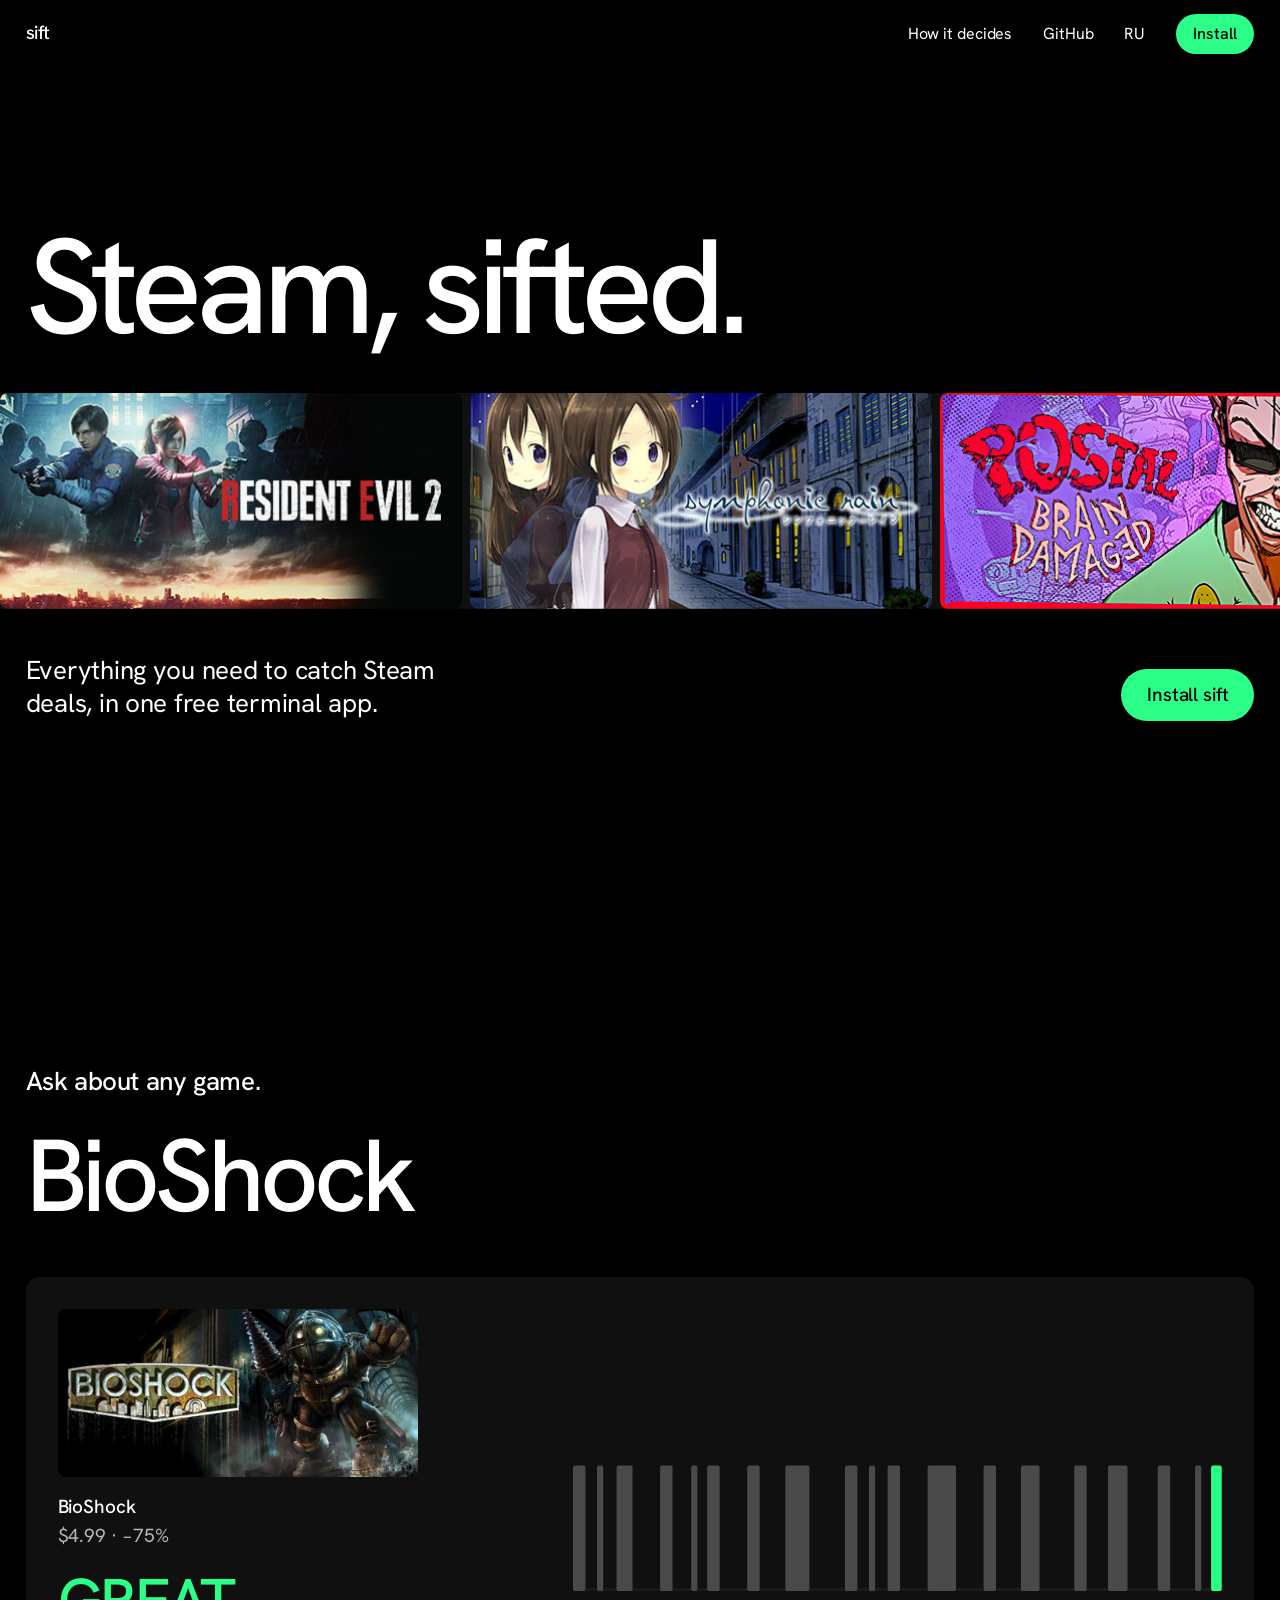
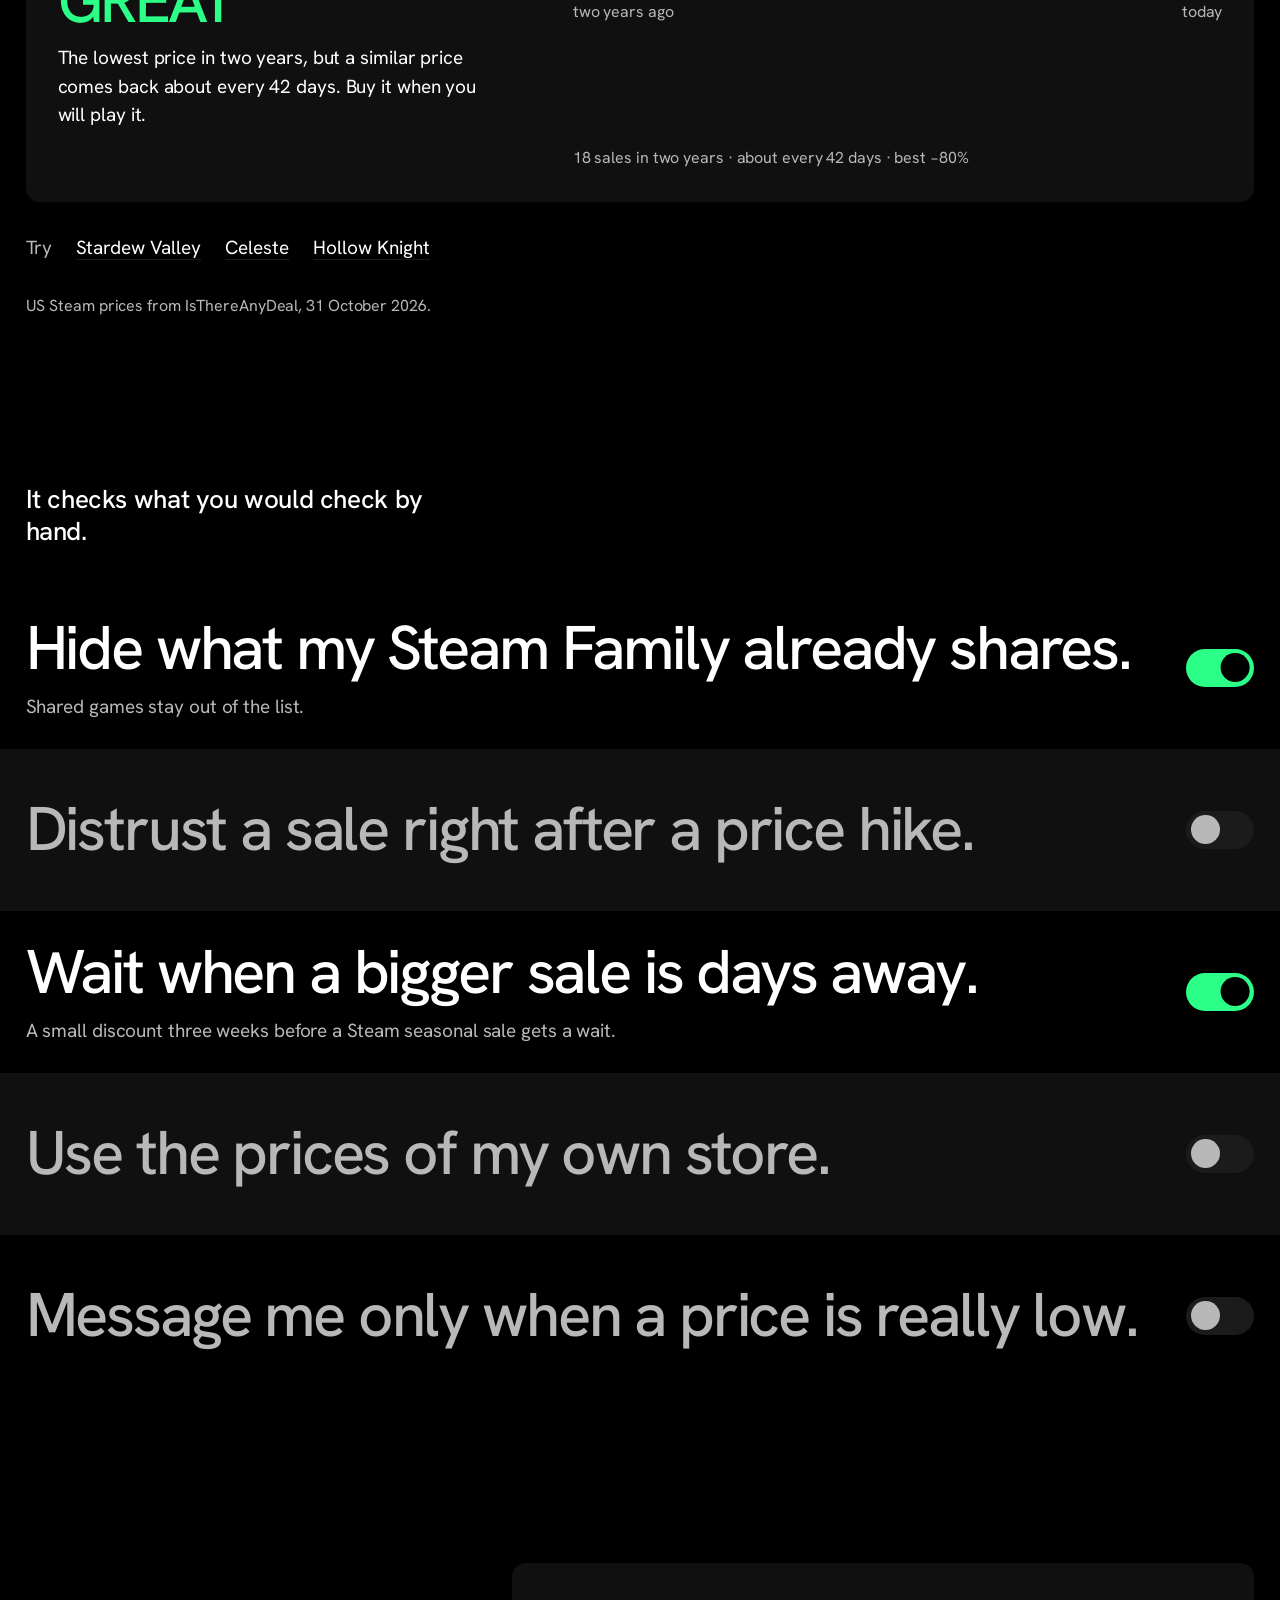
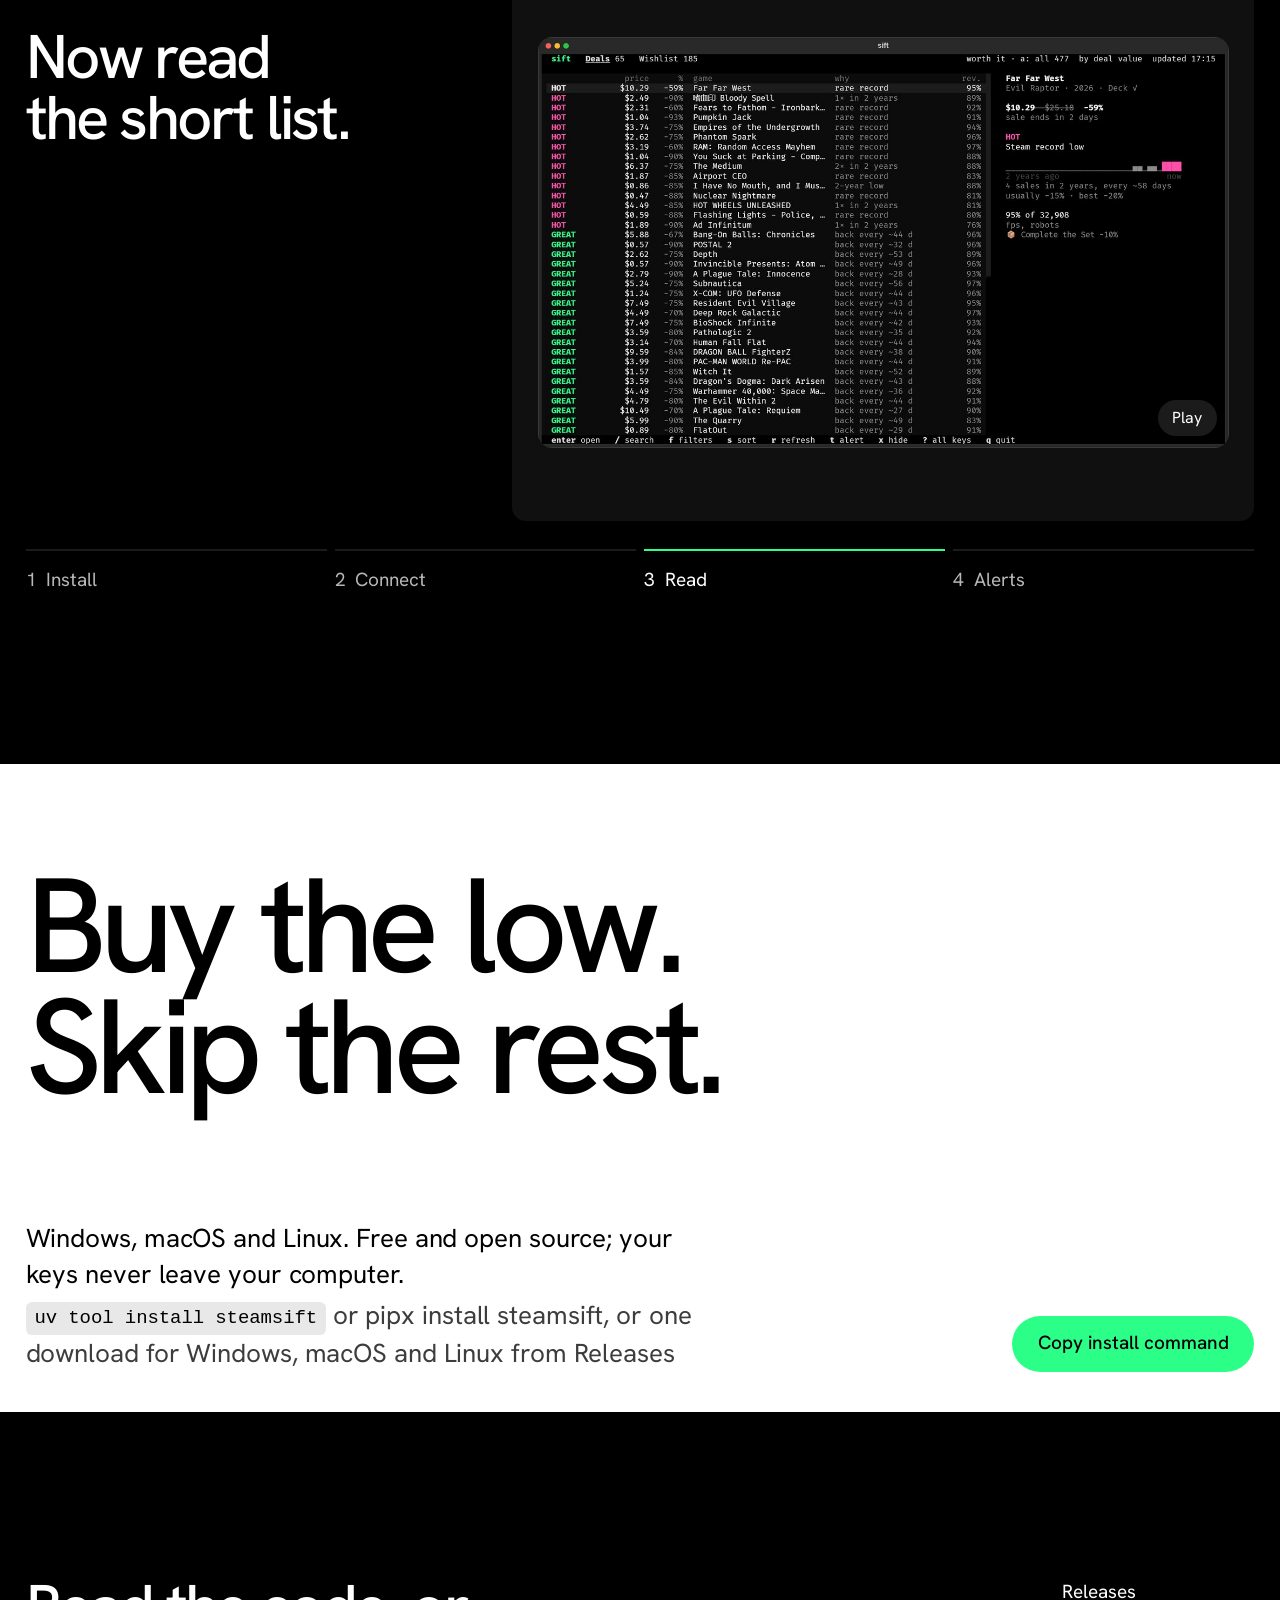
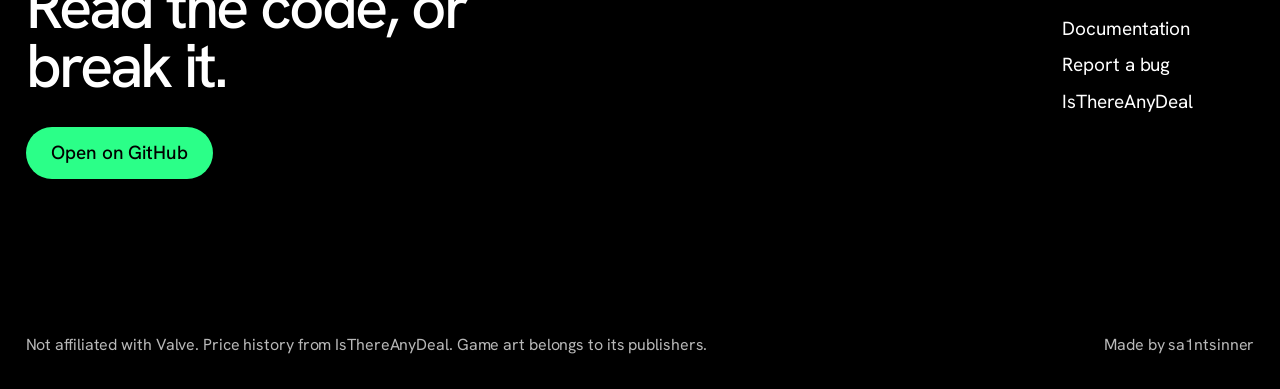
==== commit 5f00ed09: "Update site" ====
--- a/sift/index.html
+++ b/sift/index.html
@@ -12,8 +12,8 @@
     <link rel="preconnect" href="https://fonts.gstatic.com" crossorigin />
     <link href="https://fonts.googleapis.com/css2?family=Hanken+Grotesk:wght@400;500&display=swap" rel="stylesheet" />
     <script>document.documentElement.classList.add('js');</script>
-    <script type="module" crossorigin src="./assets/index-iPgipSAD.js"></script>
-    <link rel="stylesheet" crossorigin href="./assets/index-BUzWYK6S.css">
+    <script type="module" crossorigin src="./assets/index-B05ceA5X.js"></script>
+    <link rel="stylesheet" crossorigin href="./assets/index-CE5hBIgR.css">
   </head>
   <body>
     <div id="root"></div>
--- a/sift/assets/index-CE5hBIgR.css
+++ b/sift/assets/index-CE5hBIgR.css
@@ -0,0 +1 @@
+:root{--bg: #000000;--surface: #101010;--surface-2: #1b1b1b;--ink: #ffffff;--muted: #b8b8b8;--on-colour: #000000;--buy: #2bff88;--norush: #ffd60a;--wait: #ff6b2c;--fine: #c9c9c9;--blue: #6e9cff;--pink: #ff5cb0;--accent: var(--buy);--accent-ink: #000000;--font: "Hanken Grotesk", system-ui, sans-serif;--font-code: ui-monospace, "Cascadia Mono", "JetBrains Mono", Consolas, monospace;--step-small: 1rem;--step-body: clamp(1.0625rem, 1rem + .25vw, 1.1875rem);--step-lead: clamp(1.25rem, 1.1rem + .7vw, 1.625rem);--step-head: clamp(2rem, 1.3rem + 3.2vw, 4rem);--step-display: clamp(3.5rem, 10.5vw, 12.5rem);--step-big: clamp(3rem, 8vw, 8.25rem);--margin: clamp(1rem, 2vw, 1.75rem);--section: clamp(7.5rem, 13vw, 13rem);--radius: 14px;--ease-out: cubic-bezier(.22, 1, .36, 1);--ease-expo: cubic-bezier(.16, 1, .3, 1);--ease-in-out: cubic-bezier(.76, 0, .24, 1);--ease-soft: cubic-bezier(.33, 1, .68, 1);--t-press: .14s;--t-hover: .18s;--t-ui: .24s}*,*:before,*:after{box-sizing:border-box}html{-webkit-text-size-adjust:100%;text-size-adjust:100%;background:var(--bg)}body{margin:0;background:var(--bg);color:var(--ink);font-family:var(--font);font-size:var(--step-body);font-weight:400;line-height:1.5;letter-spacing:-.005em;-webkit-font-smoothing:antialiased;overflow-x:hidden}h1,h2,h3,p,figure,ul,ol{margin:0}ul,ol{padding:0;list-style:none}img,svg{display:block;max-width:100%}img{height:auto;background:var(--surface)}button,input{font:inherit;color:inherit}button{background:none;border:0;padding:0;cursor:pointer}a{color:inherit}code{font-family:var(--font-code);font-size:.88em}:focus-visible{outline:2px solid var(--accent);outline-offset:4px}::selection{background:var(--accent);color:var(--accent-ink)}.sr-only{position:absolute;width:1px;height:1px;overflow:hidden;clip:rect(0 0 0 0);white-space:nowrap}.muted{color:var(--muted)}.link{text-decoration:underline;text-decoration-color:transparent;text-underline-offset:.22em;text-decoration-thickness:.07em;transition:text-decoration-color var(--t-hover) ease,color var(--t-hover) ease}.button{display:inline-flex;align-items:center;justify-content:center;min-height:3.25rem;padding:0 1.6rem;border-radius:999px;background:var(--accent);color:var(--accent-ink);font-weight:500;text-decoration:none;transition:transform var(--t-press) var(--ease-out),background-color var(--t-hover) ease,color var(--t-hover) ease}.button:active{transform:scale(.96)}@media(hover:hover)and (pointer:fine){.link:hover{text-decoration-color:currentColor}.button:hover{background:var(--ink);color:var(--bg)}}.bar{position:fixed;inset:0 0 auto 0;z-index:10;display:flex;justify-content:space-between;align-items:center;padding:.85rem var(--margin);font-size:var(--step-small);background:transparent;transition:background-color var(--t-ui) ease}.bar.is-solid{background:var(--bg)}.wordmark{font-size:var(--step-body);font-weight:500;letter-spacing:-.02em;text-decoration:none}.bar nav{display:flex;align-items:center;gap:clamp(1rem,2.4vw,2.25rem)}.bar nav a.link,.bar nav button{text-decoration-color:transparent}.button-small{min-height:2.5rem;padding:0 1.1rem}@media(prefers-reduced-motion:no-preference){.bar{transition:background-color var(--t-ui) ease,translate .32s var(--ease-out)}}.bar.is-away{translate:0 -100%}@media(prefers-reduced-motion:reduce){.bar.is-away{translate:none}}.hero{min-height:100svh;display:flex;flex-direction:column;justify-content:center;gap:clamp(2rem,5vh,3.5rem);padding:6rem 0 3rem}.hero-line{padding:0 var(--margin);font-size:var(--step-display);font-weight:500;line-height:.9;letter-spacing:-.05em;text-wrap:balance}:lang(ru) .hero-line{font-size:clamp(3.5rem,9vw,11rem)}.strip{height:clamp(9rem,24vh,16rem);overflow:hidden;background:var(--surface)}.strip-track{display:flex;height:100%;width:max-content;gap:.5rem}.strip-cover{height:100%;width:auto;aspect-ratio:460 / 215;object-fit:cover;border-radius:8px;background:none;filter:grayscale(1) brightness(.5) contrast(.9)}.strip-cover.is-pass{filter:none}.hero-foot{display:flex;justify-content:space-between;align-items:flex-end;gap:1.5rem 3rem;flex-wrap:wrap;padding:0 var(--margin)}.hero-lead{max-width:30ch;font-size:var(--step-lead);line-height:1.3;letter-spacing:-.01em;text-wrap:balance}@media(prefers-reduced-motion:no-preference){.strip-track{animation:drift 80s ease-in-out infinite alternate}.strip:hover .strip-track{animation-play-state:paused}.js .shutter{clip-path:inset(0 100% 0 0);transition:clip-path 1.1s var(--ease-in-out) .15s}.js .shutter .strip-track{scale:1.12;transition:scale 1.5s var(--ease-soft) .15s}.js .shutter.is-in{clip-path:inset(0 0 0 0)}.js .shutter.is-in .strip-track{scale:1}.js .hero-word,.js .hero-foot{opacity:0;translate:0 24px;transition:opacity .7s var(--ease-out),translate .9s var(--ease-expo)}.js .hero-word:last-child{transition-delay:90ms}.js .hero-foot{transition-delay:.45s}.js .hero:has(.shutter.is-in) :is(.hero-word,.hero-foot){opacity:1;translate:0 0}}@keyframes drift{to{transform:translate(calc(-100% + 100vw))}}@media(prefers-reduced-motion:no-preference){.js [data-reveal]{opacity:0;translate:0 28px;transition:opacity .7s var(--ease-out),translate .9s var(--ease-expo)}.js [data-reveal][data-shown]{opacity:1;translate:0 0}.js .band[data-reveal]:nth-child(2){transition-delay:70ms}.js .band[data-reveal]:nth-child(3){transition-delay:.14s}.js .band[data-reveal]:nth-child(4){transition-delay:.21s}.js .band[data-reveal]:nth-child(5){transition-delay:.28s}.js .ask-input[data-reveal]{transition-delay:80ms}.js .answer[data-reveal]{transition-delay:.16s}.js .ask-try[data-reveal]{transition-delay:.24s}.js .install-foot[data-reveal],.js .foot-links[data-reveal]{transition-delay:.12s}}.ask{padding:var(--section) var(--margin) 0;display:flex;flex-direction:column}.lead-heading{font-size:var(--step-lead);font-weight:500;letter-spacing:-.015em;line-height:1.2}.ask-input input{width:100%;border:0;background:none;padding:0;margin-top:1.5rem;font-size:var(--step-big);font-weight:500;letter-spacing:-.05em;line-height:1.05;caret-color:var(--accent);color:var(--ink);outline:none;text-overflow:ellipsis}.ask-input input::placeholder{color:var(--muted);opacity:1}.ask-input:focus-within{outline:2px solid var(--accent);outline-offset:10px;border-radius:4px}.ask-body{margin-top:3rem;display:flex;flex-direction:column;gap:2rem}.answer{min-height:17rem}.answer-miss{max-width:40ch;font-size:var(--step-lead);line-height:1.35}.verdict-card{--v: var(--fine);display:grid;grid-template-columns:minmax(0,5fr) minmax(0,7fr);column-gap:clamp(1.5rem,4vw,4rem);row-gap:1rem;background:var(--surface);border-radius:var(--radius);padding:clamp(1.25rem,2.5vw,2rem)}.v-hot{--v: var(--pink)}.v-great{--v: var(--buy)}.v-ok{--v: var(--fine)}.v-meh{--v: var(--norush)}.v-nope{--v: var(--wait)}.v-wait{--v: var(--fine)}.answer-cover{grid-column:1;width:100%;max-width:360px;aspect-ratio:460 / 215;object-fit:cover;border-radius:8px}.answer-text{grid-column:1}.answer-name{font-size:var(--step-body);font-weight:500}.answer-price{color:var(--muted);font-variant-numeric:tabular-nums}.answer-verdict{margin-top:1.25rem;font-size:var(--step-head);font-weight:500;letter-spacing:-.04em;line-height:1;color:var(--v)}.answer-reason{margin-top:.75rem;max-width:40ch}.price-line{grid-column:2;grid-row:1 / span 2;align-self:center}.price-line svg{width:100%;height:clamp(7rem,14vw,11rem);overflow:visible}.pl-base{fill:var(--surface-2)}.pl-sale{fill:#4a4a4a}.pl-sale.is-record,.pl-sale.is-now{fill:var(--v)}.pl-axis{display:flex;justify-content:space-between;margin-top:.6rem;color:var(--muted);font-size:var(--step-small)}.answer-stats{grid-column:2;color:var(--muted);font-size:var(--step-small);font-variant-numeric:tabular-nums}.ask-try{display:flex;flex-wrap:wrap;align-items:baseline;gap:.5rem 1.5rem}.try{text-decoration:underline;text-decoration-color:var(--surface-2);text-underline-offset:.25em;text-decoration-thickness:.07em;transition:text-decoration-color var(--t-hover) ease,color var(--t-hover) ease}.try:active{transform:scale(.97)}@media(hover:hover)and (pointer:fine){.try:hover{color:var(--accent);text-decoration-color:currentColor}}.note{margin-top:auto;padding-top:2rem;color:var(--muted);font-size:var(--step-small)}.checks{margin-top:var(--section)}.checks-heading{padding:0 var(--margin) 2.5rem;max-width:30ch}.band{display:flex;align-items:center;justify-content:space-between;gap:1.5rem;min-height:max(18vh,8rem);padding:1.5rem var(--margin)}.band:nth-child(2n){background:var(--surface)}.band-line{font-size:var(--step-head);font-weight:500;letter-spacing:-.035em;line-height:1.05;text-wrap:balance;color:var(--muted);transition:color .36s var(--ease-out)}.band.is-on .band-line{color:var(--ink)}.band-on{display:grid;grid-template-rows:0fr;max-width:62ch;visibility:hidden}.band-on-clip{min-height:0;overflow:hidden}.band-on-text{padding-top:.75rem;font-size:var(--step-body);line-height:1.45;color:var(--muted);opacity:0}.band-on code{white-space:nowrap;color:var(--ink)}.band.is-on .band-on{grid-template-rows:1fr;visibility:visible}.band.is-on .band-on-text{opacity:1}@media(prefers-reduced-motion:no-preference){.band-on{transition:grid-template-rows .25s var(--ease-out),visibility 0s linear .25s}.band-on-text{translate:0 .5rem;transition:opacity .16s ease,translate .25s var(--ease-out)}.band.is-on .band-on{transition:grid-template-rows .36s var(--ease-out),visibility 0s}.band.is-on .band-on-text{translate:0 0;transition:opacity .28s ease 80ms,translate .42s var(--ease-expo) 80ms}}.switch{flex:none;position:relative;width:4.25rem;height:2.4rem;border-radius:999px;background:var(--surface-2);transition:background-color var(--t-ui) ease,transform var(--t-press) var(--ease-out)}.switch:after{content:"";position:absolute;top:.3rem;left:.3rem;width:1.8rem;height:1.8rem;border-radius:50%;background:var(--muted);transition:translate var(--t-ui) var(--ease-out),background-color var(--t-ui) ease}.switch:active{transform:scale(.94)}.switch[aria-checked=true]{background:var(--accent)}.switch[aria-checked=true]:after{translate:1.85rem 0;background:var(--accent-ink)}.steps{margin-top:var(--section);display:grid;grid-template-columns:2fr 3fr;grid-template-rows:minmax(30rem,62svh) auto}.steps-clause{padding:clamp(2rem,5vw,4rem) var(--margin)}.clause{text-wrap:balance;font-size:var(--step-head);font-weight:500;letter-spacing:-.045em;line-height:.98;max-width:9em}.steps-stage{display:grid;place-items:center;padding:3rem var(--margin);background:var(--surface);border-radius:var(--radius);margin-right:var(--margin)}.steps-control{grid-column:1 / -1;display:grid;grid-template-columns:repeat(4,1fr);gap:.5rem;padding:1.75rem var(--margin) 0}.seg{display:flex;align-items:baseline;gap:.6rem;min-height:3rem;padding-top:.9rem;text-align:left;border-top:2px solid var(--surface-2);color:var(--muted);transition:color var(--t-hover) ease,border-color var(--t-ui) var(--ease-out)}.seg-n{font-variant-numeric:tabular-nums}.seg[aria-checked=true]{color:var(--ink);border-top-color:var(--accent)}.seg:active{transform:translateY(1px)}@media(hover:hover)and (pointer:fine){.seg:hover{color:var(--ink)}}@media(prefers-reduced-motion:no-preference){.clause,.fragment-wrap{animation:swap .26s var(--ease-out)}@keyframes swap{0%{opacity:0;translate:0 12px}}}.frag{width:min(32rem,100%);border-radius:var(--radius);background:var(--bg);padding:1.25rem 1.4rem;font-size:var(--step-small)}.term pre{margin:0;white-space:pre-wrap;line-height:1.7}.t-dim{color:var(--muted)}.caret{display:inline-block;width:.55em;height:1.1em;margin-left:.15em;vertical-align:-.2em;background:var(--accent)}@media(prefers-reduced-motion:no-preference){.caret{animation:blink 1.1s steps(1) infinite}@keyframes blink{50%{opacity:0}}}.wizard{display:grid;gap:.7rem}.w-label{color:var(--muted);font-size:var(--step-small)}.w-field{background:var(--surface-2);border-radius:8px;padding:.7rem .9rem}.w-ok{display:flex;align-items:center;gap:.6rem}.dot{width:.6rem;height:.6rem;border-radius:50%;flex:none}.dot-buy{background:var(--buy)}.dot-blue{background:var(--blue)}.w-next{justify-self:start;margin-top:.4rem;padding:.45rem 1.1rem;border-radius:999px;background:var(--accent);color:var(--accent-ink);font-weight:500}.clip{position:relative;width:min(52rem,100%);padding:0;overflow:hidden}.clip video{display:block;width:100%;height:auto;background:var(--bg)}.clip-toggle{position:absolute;right:.75rem;bottom:.75rem;min-height:2.25rem;padding:0 .9rem;border-radius:999px;background:var(--surface-2);color:var(--ink);font-size:var(--step-small);transition:background-color var(--t-hover) ease,transform var(--t-press) var(--ease-out)}.clip-toggle:active{transform:scale(.96)}@media(hover:hover)and (pointer:fine){.clip-toggle:hover{background:var(--ink);color:var(--bg)}}.card{display:grid;gap:.55rem}.c-from{display:flex;justify-content:space-between;font-weight:500}.card img{width:100%;border-radius:8px;aspect-ratio:460 / 215;object-fit:cover}.c-name{font-weight:500}.c-v{color:var(--v);font-weight:500}.c-price{font-variant-numeric:tabular-nums;font-weight:500}.c-buttons{display:grid;grid-template-columns:1fr 1fr;gap:.5rem;margin-top:.3rem}.c-buttons span{background:var(--surface-2);border-radius:8px;padding:.5rem;text-align:center;font-size:var(--step-small)}.install{margin-top:var(--section);min-height:72svh;display:flex;flex-direction:column;justify-content:space-between;gap:4rem;padding:clamp(3rem,8vw,7rem) var(--margin) 2.5rem;background:var(--ink);color:var(--bg)}.install-title{font-size:var(--step-display);font-weight:500;letter-spacing:-.05em;line-height:.9;white-space:pre-line}:lang(ru) .install-title{font-size:var(--step-big)}.install-foot{display:flex;justify-content:space-between;align-items:flex-end;gap:2rem;flex-wrap:wrap}.install-lead{max-width:46ch;font-size:var(--step-lead);line-height:1.4}.install-lead code{display:inline-block;max-width:100%;overflow-wrap:anywhere;margin-top:.6rem;padding:.2rem .55rem;border-radius:6px;background:#e8e8e8;font-size:var(--step-body)}.muted-dark{color:#3d3d3d}.button-dark{min-height:3.5rem}.foot{display:flex;flex-direction:column;padding:var(--section) var(--margin) 0}.foot-top{display:flex;justify-content:space-between;gap:2rem;flex-wrap:wrap}.foot-line{font-size:var(--step-head);font-weight:500;letter-spacing:-.045em;line-height:.95;max-width:8em;margin-bottom:2rem}.foot-links{display:grid;gap:.5rem;align-content:start;min-width:12rem}.foot-legal{margin-top:clamp(5rem,12vw,10rem);display:flex;justify-content:space-between;gap:1rem;flex-wrap:wrap;padding-bottom:2rem;color:var(--muted);font-size:var(--step-small)}@media(max-width:760px){.bar nav .link:not(button){display:none}.hero{padding-top:5rem;justify-content:center}.hero-line,:lang(ru) .hero-line{font-size:var(--step-big)}.strip{height:9rem}.hero-foot .button{width:100%}.verdict-card{grid-template-columns:1fr}.price-line,.answer-stats{grid-column:1;grid-row:auto}.ask-try .try{min-height:44px;display:inline-flex;align-items:center}.band-line{font-size:var(--step-lead)}.steps{grid-template-columns:1fr;grid-template-rows:auto auto auto}.steps-stage{order:0;min-height:0;padding:1rem;margin:0 var(--margin)}.steps-control{order:1;grid-template-columns:1fr 1fr}.steps-clause{order:2}.install{min-height:70svh}.install-title,:lang(ru) .install-title{font-size:var(--step-big)}.install-foot .button{width:100%}}
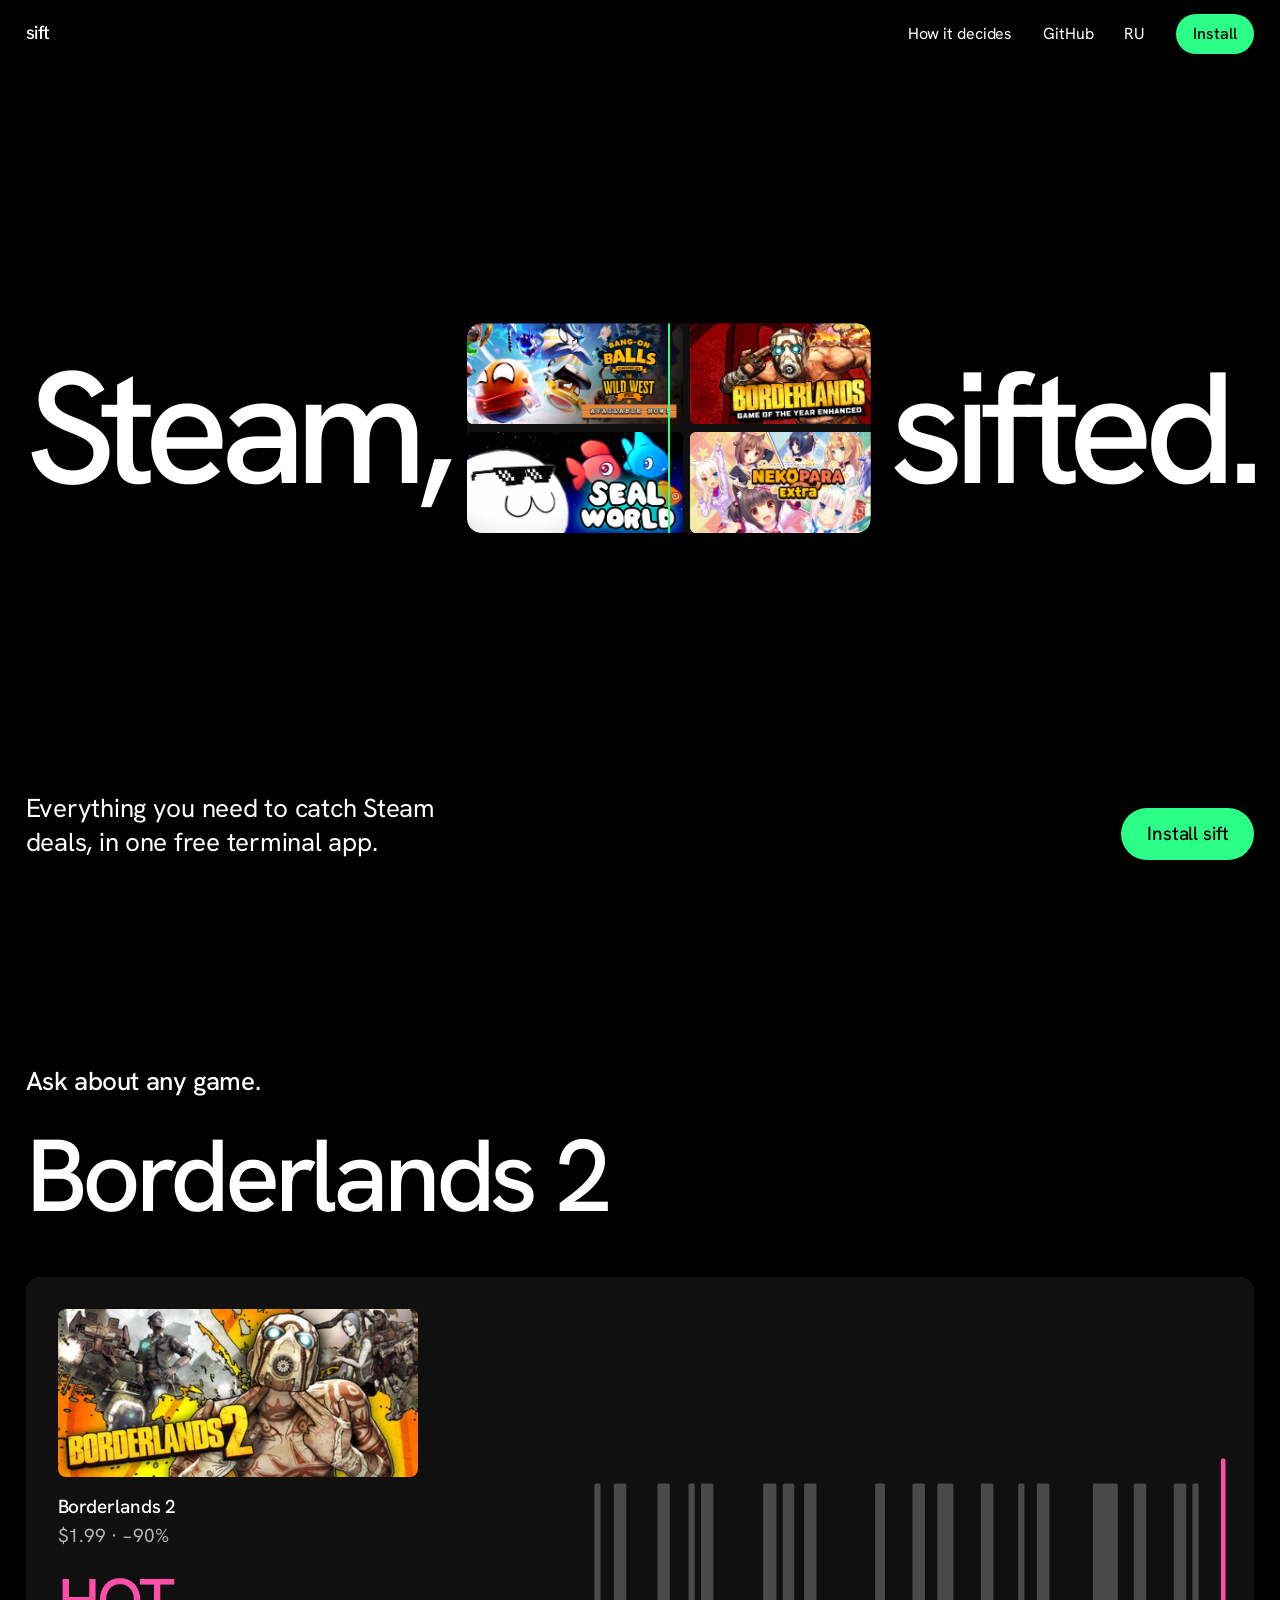
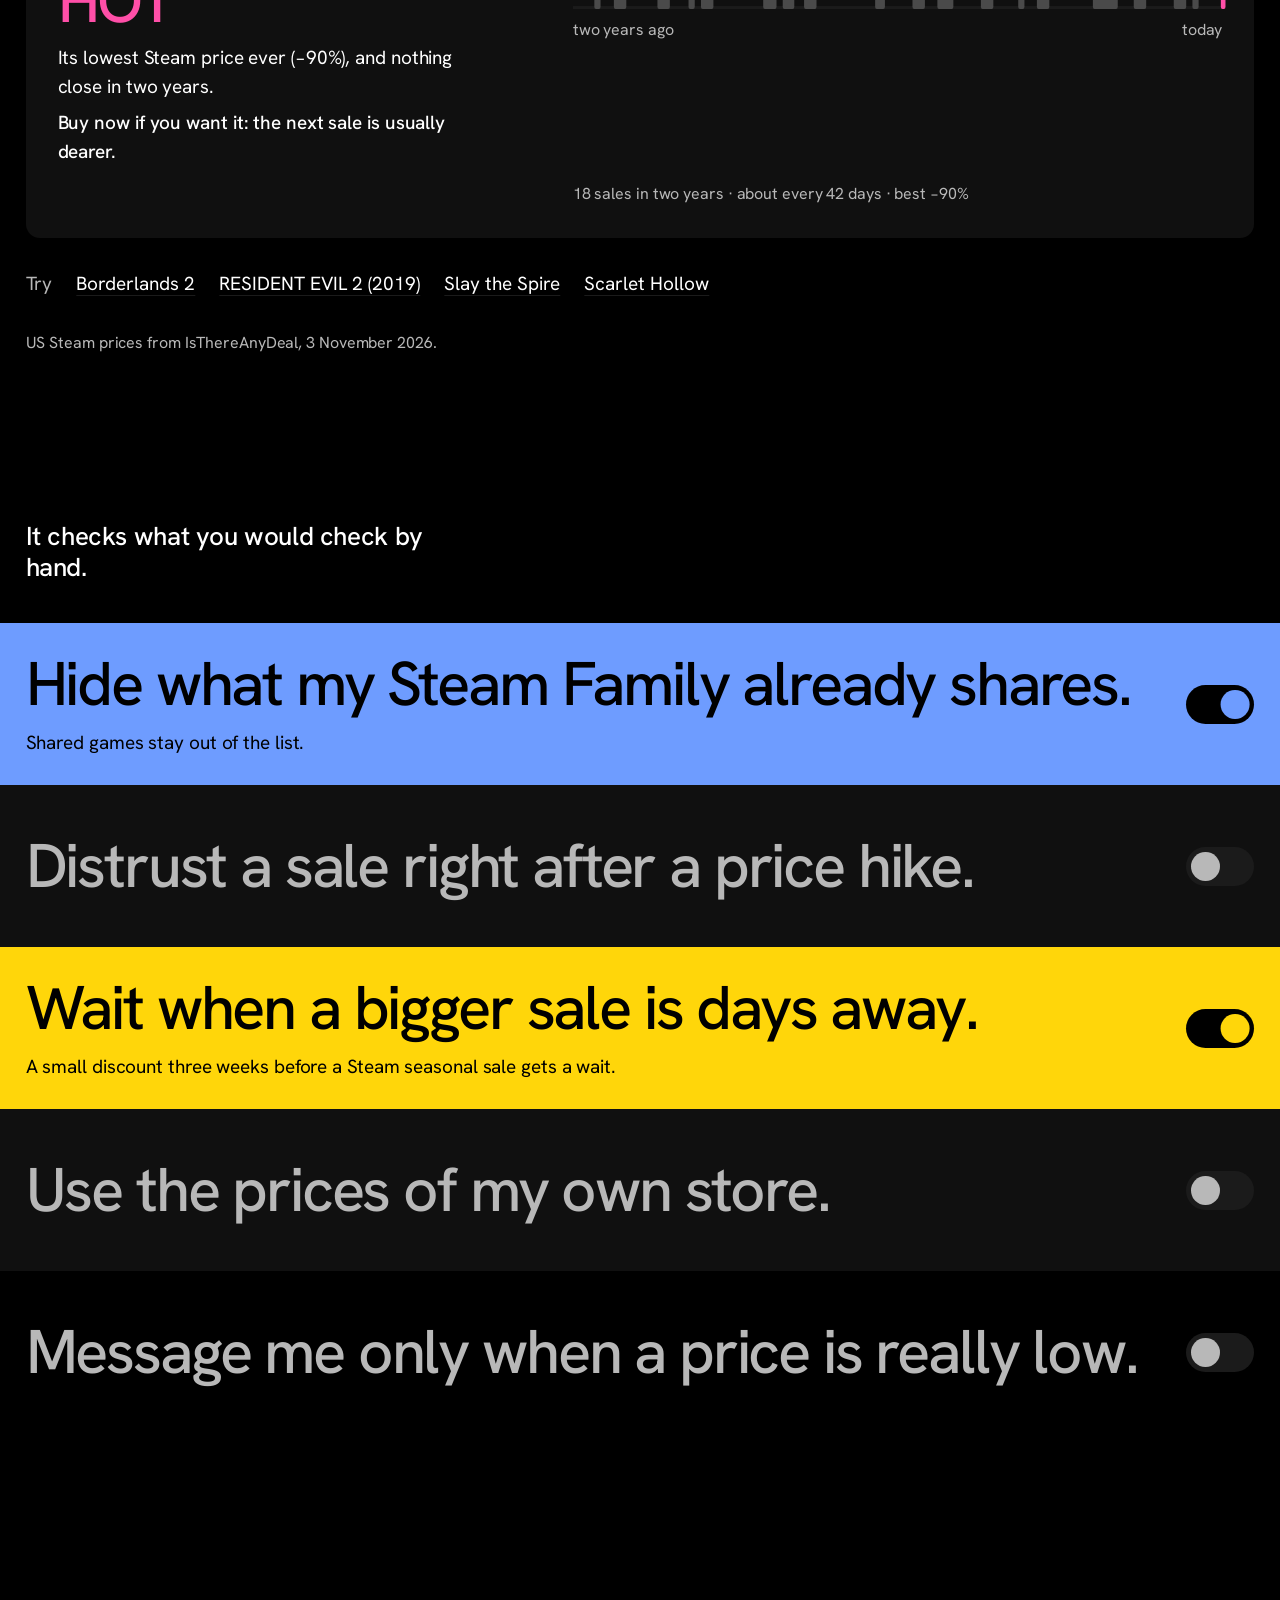
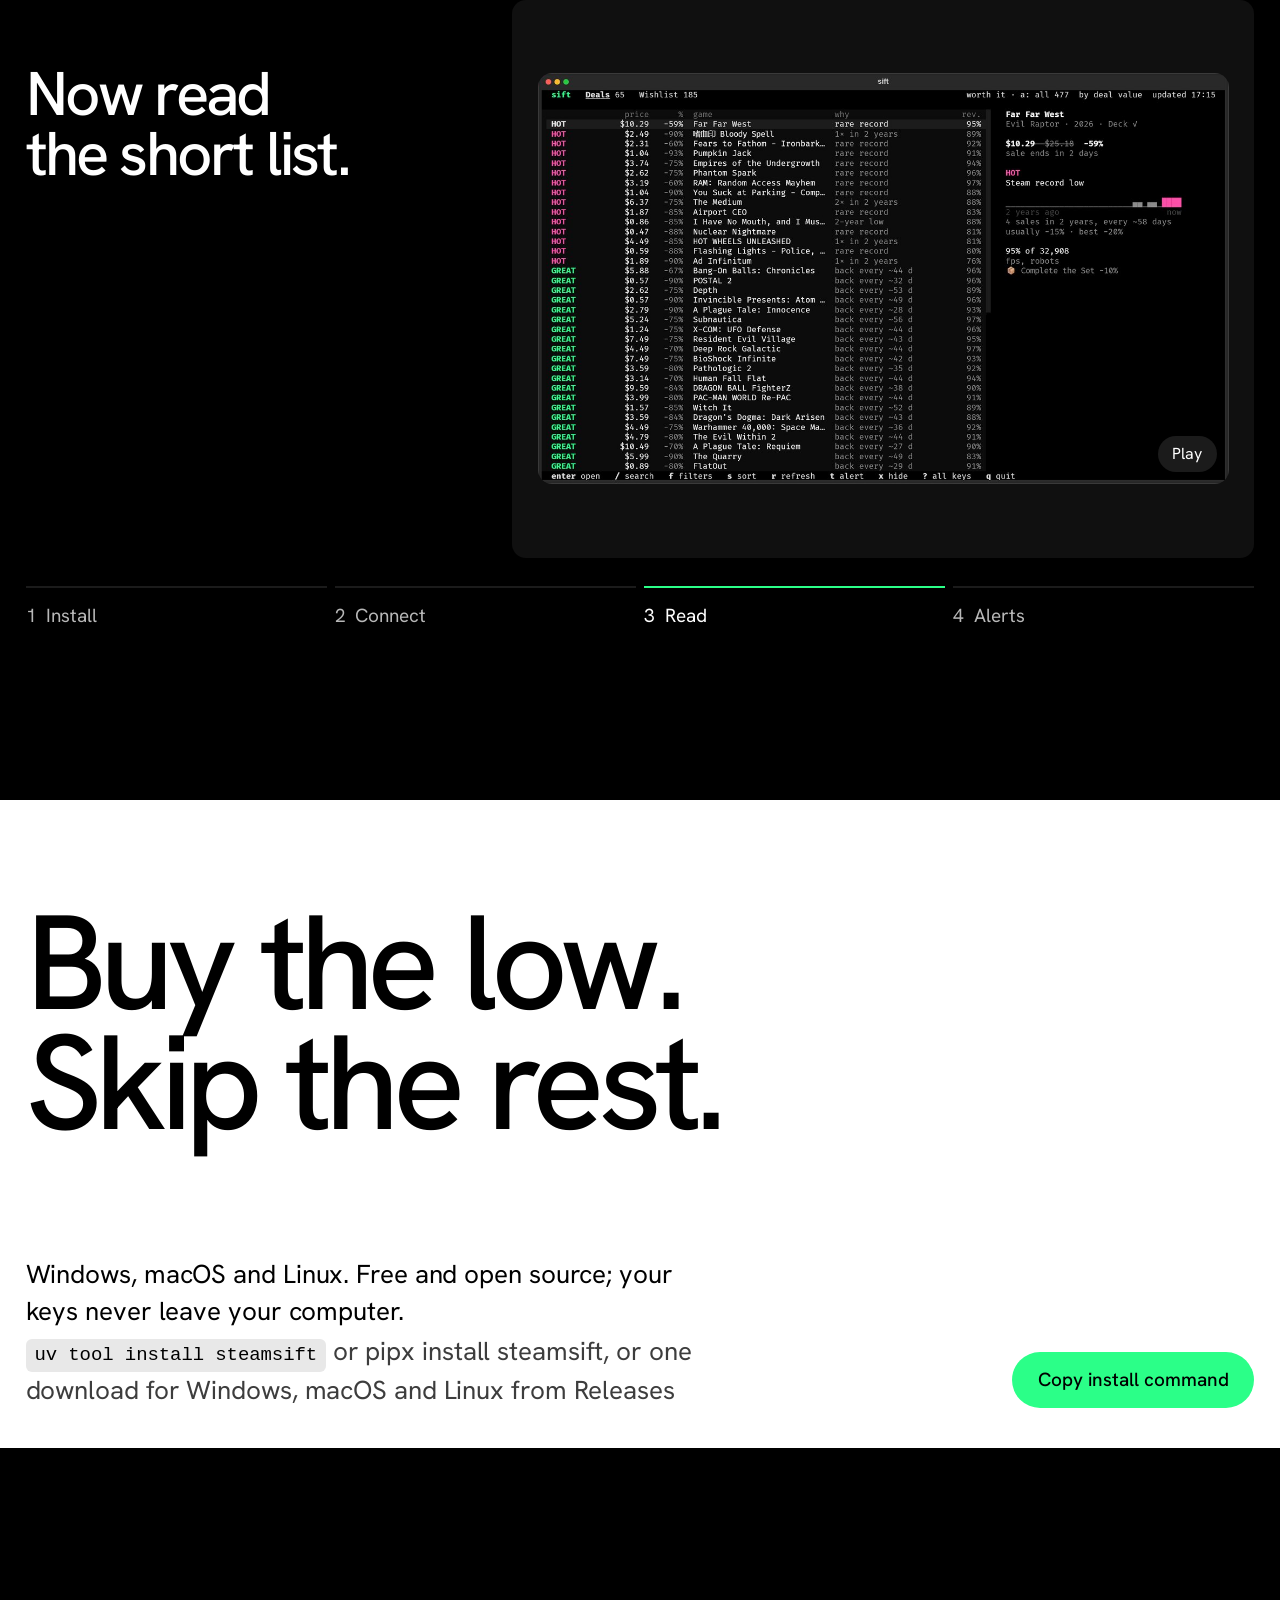
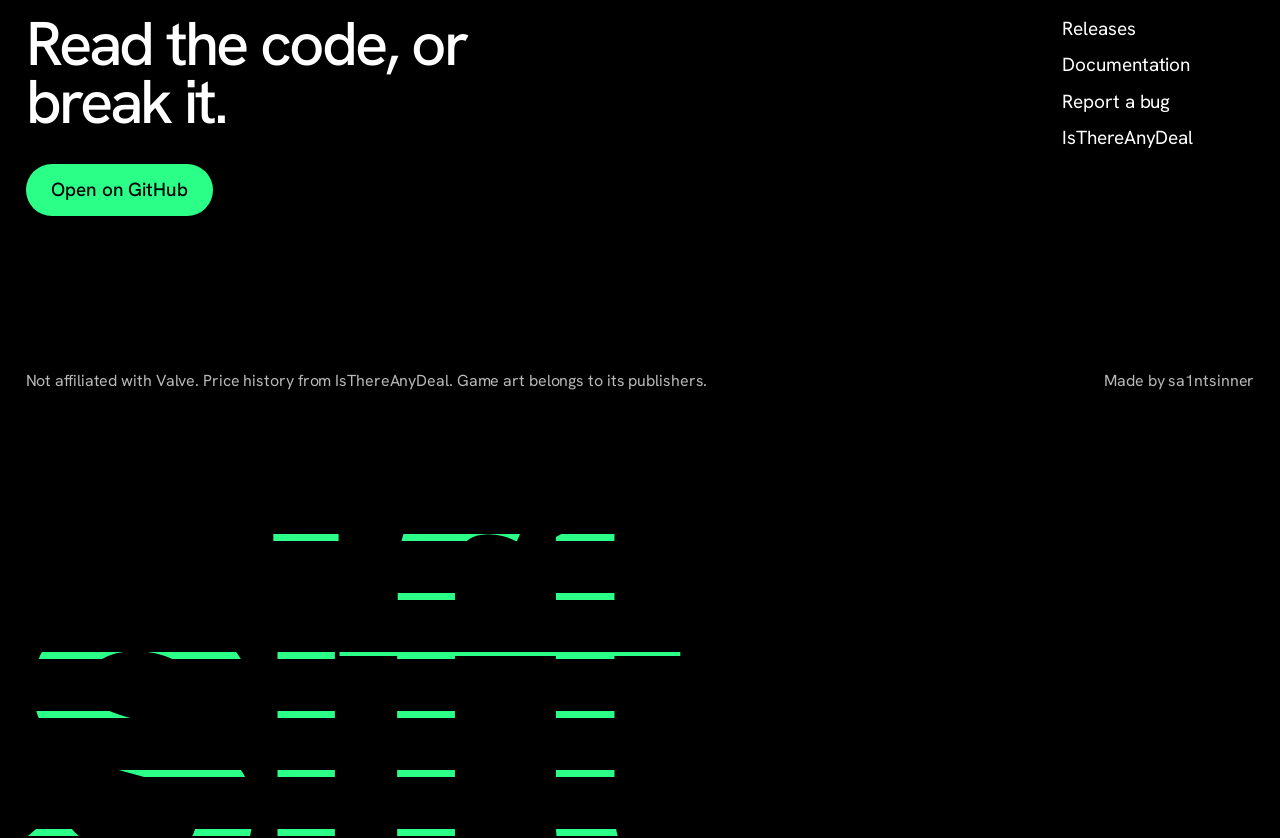
==== commit 68a33a0f: "Update site" ====
--- a/sift/index.html
+++ b/sift/index.html
@@ -12,8 +12,8 @@
     <link rel="preconnect" href="https://fonts.gstatic.com" crossorigin />
     <link href="https://fonts.googleapis.com/css2?family=Hanken+Grotesk:wght@400;500&display=swap" rel="stylesheet" />
     <script>document.documentElement.classList.add('js');</script>
-    <script type="module" crossorigin src="./assets/index-B05ceA5X.js"></script>
-    <link rel="stylesheet" crossorigin href="./assets/index-CE5hBIgR.css">
+    <script type="module" crossorigin src="./assets/index-DRjBFnvL.js"></script>
+    <link rel="stylesheet" crossorigin href="./assets/index-CQCSkZqy.css">
   </head>
   <body>
     <div id="root"></div>
--- a/sift/assets/index-CQCSkZqy.css
+++ b/sift/assets/index-CQCSkZqy.css
@@ -0,0 +1 @@
+:root{--bg: #000000;--surface: #101010;--surface-2: #1b1b1b;--ink: #ffffff;--muted: #b8b8b8;--on-colour: #000000;--buy: #2bff88;--norush: #ffd60a;--wait: #ff5a1f;--fine: #c9c9c9;--blue: #6e9cff;--pink: #ff4fa8;--accent: var(--buy);--accent-ink: #000000;--font: "Hanken Grotesk", system-ui, sans-serif;--font-code: ui-monospace, "Cascadia Mono", "JetBrains Mono", Consolas, monospace;--step-small: 1rem;--step-body: clamp(1.0625rem, 1rem + .25vw, 1.1875rem);--step-lead: clamp(1.25rem, 1.1rem + .7vw, 1.625rem);--step-head: clamp(2rem, 1.3rem + 3.2vw, 4rem);--step-display: clamp(3.5rem, 10.5vw, 12.5rem);--step-big: clamp(3rem, 8vw, 8.25rem);--margin: clamp(1rem, 2vw, 1.75rem);--section: clamp(7.5rem, 13vw, 13rem);--radius: 14px;--ease-out: cubic-bezier(.22, 1, .36, 1);--ease-expo: cubic-bezier(.16, 1, .3, 1);--ease-in-out: cubic-bezier(.76, 0, .24, 1);--ease-soft: cubic-bezier(.33, 1, .68, 1);--t-press: .14s;--t-hover: .18s;--t-ui: .24s}*,*:before,*:after{box-sizing:border-box}html{-webkit-text-size-adjust:100%;text-size-adjust:100%;background:var(--bg)}body{margin:0;background:var(--bg);color:var(--ink);font-family:var(--font);font-size:var(--step-body);font-weight:400;line-height:1.5;letter-spacing:-.005em;-webkit-font-smoothing:antialiased;overflow-x:hidden}h1,h2,h3,p,figure,ul,ol{margin:0}ul,ol{padding:0;list-style:none}img,svg{display:block;max-width:100%}img{height:auto;background:var(--surface)}button,input{font:inherit;color:inherit}button{background:none;border:0;padding:0;cursor:pointer}a{color:inherit}code{font-family:var(--font-code);font-size:.88em}:focus-visible{outline:2px solid var(--accent);outline-offset:4px}::selection{background:var(--accent);color:var(--accent-ink)}.sr-only{position:absolute;width:1px;height:1px;overflow:hidden;clip:rect(0 0 0 0);white-space:nowrap}.muted{color:var(--muted)}.link{text-decoration:underline;text-decoration-color:transparent;text-underline-offset:.22em;text-decoration-thickness:.07em;transition:text-decoration-color var(--t-hover) ease,color var(--t-hover) ease}.button{display:inline-flex;align-items:center;justify-content:center;min-height:3.25rem;padding:0 1.6rem;border-radius:999px;background:var(--accent);color:var(--accent-ink);font-weight:500;text-decoration:none;transition:transform var(--t-press) var(--ease-out),background-color var(--t-hover) ease,color var(--t-hover) ease}.button:active{transform:scale(.96)}@media(hover:hover)and (pointer:fine){.link:hover{text-decoration-color:currentColor}.button:hover{background:var(--ink);color:var(--bg)}}.bar{position:fixed;inset:0 0 auto 0;z-index:10;display:flex;justify-content:space-between;align-items:center;padding:.85rem var(--margin);font-size:var(--step-small);background:transparent;transition:background-color var(--t-ui) ease}.bar.is-solid{background:var(--bg)}.wordmark{font-size:var(--step-body);font-weight:500;letter-spacing:-.02em;text-decoration:none}.bar nav{display:flex;align-items:center;gap:clamp(1rem,2.4vw,2.25rem)}.bar nav a.link,.bar nav button{text-decoration-color:transparent}.button-small{min-height:2.5rem;padding:0 1.1rem}@media(prefers-reduced-motion:no-preference){.bar{transition:background-color var(--t-ui) ease,translate .32s var(--ease-out)}}.bar.is-away{translate:0 -100%}@media(prefers-reduced-motion:reduce){.bar.is-away{translate:none}}.hero{min-height:100svh;display:flex;flex-direction:column;justify-content:space-between;gap:3rem;padding:7rem 0 2.5rem}.hero-line{flex:1;display:flex;align-items:center;gap:.12em;padding:0 var(--margin);font-size:clamp(3.5rem,12.4vw,17rem);font-weight:500;line-height:.9;letter-spacing:-.065em;white-space:nowrap}:lang(ru) .hero-line{font-size:clamp(3rem,9.6vw,13rem)}.hero-word{flex:none}.hero-word:first-child{margin-right:.02em}.strip{position:relative;flex:1;min-width:1.5em;height:1.32em;border-radius:.09em;overflow:hidden;background:var(--surface);align-self:center}.strip-track{position:absolute;left:0;display:flex;width:max-content;height:calc(50% - .025em);gap:.05em}.strip-row-0{top:0}.strip-row-1{bottom:0}.strip-cover{height:100%;width:auto;aspect-ratio:460 / 215;object-fit:cover;background:none;border-radius:.04em}.strip-half{position:absolute;top:0;right:0;bottom:0;left:0;clip-path:inset(0 0 0 50%)}.strip-cover.is-out{filter:grayscale(1) brightness(.32) contrast(.9)}.strip-seam{position:absolute;top:0;bottom:0;left:calc(50% - 1px);width:2px;background:var(--accent)}.hero-foot{display:flex;justify-content:space-between;align-items:flex-end;gap:1.5rem 3rem;flex-wrap:wrap;padding:0 var(--margin)}.hero-lead{max-width:30ch;font-size:var(--step-lead);line-height:1.3;letter-spacing:-.01em;text-wrap:balance}@media(prefers-reduced-motion:no-preference){.strip-track{animation:flow 90s linear infinite}.strip-row-1{animation-duration:130s}.strip:hover .strip-track{animation-play-state:paused}.js .shutter{clip-path:inset(0 50% 0 50% round .09em);transition:clip-path 1.2s var(--ease-in-out) .25s}.js .shutter.is-in{clip-path:inset(0 0 0 0 round .09em)}.js .shutter .strip-half{clip-path:inset(0 0 0 100%);transition:clip-path 1.1s var(--ease-in-out) 1.3s}.js .shutter.is-in .strip-half{clip-path:inset(0 0 0 50%)}.js .shutter .strip-seam{left:100%;transition:left 1.1s var(--ease-in-out) 1.3s}.js .shutter.is-in .strip-seam{left:calc(50% - 1px)}.js .hero-word{opacity:0;transition:opacity .7s var(--ease-out),translate 1.2s var(--ease-expo)}.js .hero-word:first-child{translate:.6em 0}.js .hero-word:last-child{translate:-.6em 0}.js .hero-foot{opacity:0;translate:0 24px;transition:opacity .7s var(--ease-out) .7s,translate .9s var(--ease-expo) .7s}.js .hero:has(.shutter.is-in) :is(.hero-word,.hero-foot){opacity:1;translate:0 0}}@keyframes flow{0%{transform:translate(-50%)}to{transform:translate(0)}}@media(prefers-reduced-motion:no-preference){.js [data-reveal]{opacity:0;translate:0 28px;transition:opacity .7s var(--ease-out),translate .9s var(--ease-expo)}.js [data-reveal][data-shown]{opacity:1;translate:0 0}.js .band[data-reveal]:nth-child(2){transition-delay:70ms}.js .band[data-reveal]:nth-child(3){transition-delay:.14s}.js .band[data-reveal]:nth-child(4){transition-delay:.21s}.js .band[data-reveal]:nth-child(5){transition-delay:.28s}.js .ask-input[data-reveal]{transition-delay:80ms}.js .answer[data-reveal]{transition-delay:.16s}.js .ask-try[data-reveal]{transition-delay:.24s}.js .install-foot[data-reveal],.js .foot-links[data-reveal]{transition-delay:.12s}}.ask{padding:var(--section) var(--margin) 0;display:flex;flex-direction:column}.lead-heading{font-size:var(--step-lead);font-weight:500;letter-spacing:-.015em;line-height:1.2}.ask-input input{width:100%;border:0;background:none;padding:0;margin-top:1.5rem;font-size:var(--step-big);font-weight:500;letter-spacing:-.05em;line-height:1.05;caret-color:var(--accent);color:var(--ink);outline:none;text-overflow:ellipsis}.ask-input input::placeholder{color:var(--muted);opacity:1}.ask-input:focus-within{outline:2px solid var(--accent);outline-offset:10px;border-radius:4px}.ask-body{margin-top:3rem;display:flex;flex-direction:column;gap:2rem}.answer{min-height:17rem}.answer-miss{max-width:40ch;font-size:var(--step-lead);line-height:1.35}.verdict-card{--v: var(--fine);display:grid;grid-template-columns:minmax(0,5fr) minmax(0,7fr);column-gap:clamp(1.5rem,4vw,4rem);row-gap:1rem;background:var(--surface);border-radius:var(--radius);padding:clamp(1.25rem,2.5vw,2rem)}.v-hot{--v: var(--pink)}.v-great{--v: var(--buy)}.v-ok{--v: var(--fine)}.v-meh{--v: var(--norush)}.v-nope{--v: var(--wait)}.v-wait{--v: var(--fine)}.answer-cover{grid-column:1;width:100%;max-width:360px;aspect-ratio:460 / 215;object-fit:cover;border-radius:8px}.answer-text{grid-column:1}.answer-name{font-size:var(--step-body);font-weight:500}.answer-price{color:var(--muted);font-variant-numeric:tabular-nums}.answer-verdict{margin-top:1.25rem;font-size:var(--step-head);font-weight:500;letter-spacing:-.04em;line-height:1;color:var(--v)}.answer-reason{margin-top:.75rem;max-width:40ch}.answer-act{margin-top:.5rem;max-width:40ch;font-weight:500}.price-line{grid-column:2;grid-row:1 / span 2;align-self:center}.price-line svg{width:100%;height:clamp(7rem,14vw,11rem);overflow:visible}.pl-base{fill:var(--surface-2)}.pl-sale{fill:#4a4a4a}.pl-sale.is-record,.pl-sale.is-now{fill:var(--v)}.pl-axis{display:flex;justify-content:space-between;margin-top:.6rem;color:var(--muted);font-size:var(--step-small)}.answer-stats{grid-column:2;color:var(--muted);font-size:var(--step-small);font-variant-numeric:tabular-nums}.ask-try{display:flex;flex-wrap:wrap;align-items:baseline;gap:.5rem 1.5rem}.try{text-decoration:underline;text-decoration-color:var(--surface-2);text-underline-offset:.25em;text-decoration-thickness:.07em;transition:text-decoration-color var(--t-hover) ease,color var(--t-hover) ease}.try:active{transform:scale(.97)}@media(hover:hover)and (pointer:fine){.try:hover{color:var(--accent);text-decoration-color:currentColor}}.note{margin-top:auto;padding-top:2rem;color:var(--muted);font-size:var(--step-small)}.checks{margin-top:var(--section)}.checks-heading{padding:0 var(--margin) 2.5rem;max-width:30ch}.band{--c: var(--ink);position:relative;isolation:isolate;display:flex;align-items:center;justify-content:space-between;gap:1.5rem;min-height:max(18vh,8rem);padding:1.5rem var(--margin)}.band:nth-child(2n){background:var(--surface)}.band-blue{--c: var(--blue)}.band-nope{--c: var(--wait)}.band-meh{--c: var(--norush)}.band-hot{--c: var(--pink)}.band-great{--c: var(--buy)}.band:before{content:"";position:absolute;top:0;right:0;bottom:0;left:0;z-index:-1;background:var(--c);clip-path:circle(0 at calc(100% - var(--margin) - 2.1rem) 50%)}.band.is-on:before{clip-path:circle(150vmax at calc(100% - var(--margin) - 2.1rem) 50%)}.band.is-on{background-color:var(--c);transition:background-color 0s .9s}@media(prefers-reduced-motion:no-preference){.band:before{transition:clip-path .42s var(--ease-in-out)}.band.is-on:before{transition:clip-path .9s var(--ease-in-out)}}.band-line{font-size:var(--step-head);font-weight:500;letter-spacing:-.035em;line-height:1.05;text-wrap:balance;color:var(--muted);transition:color .36s var(--ease-out)}.band.is-on .band-line{color:var(--on-colour);transition-delay:.12s}.band-on{display:grid;grid-template-rows:0fr;max-width:62ch;visibility:hidden}.band-on-clip{min-height:0;overflow:hidden}.band-on-text{padding-top:.75rem;font-size:var(--step-body);line-height:1.45;color:var(--on-colour);opacity:0}.band-on code{white-space:nowrap;color:var(--on-colour);font-weight:600}.band.is-on .band-on{grid-template-rows:1fr;visibility:visible}.band.is-on .band-on-text{opacity:1}@media(prefers-reduced-motion:no-preference){.band-on{transition:grid-template-rows .25s var(--ease-out),visibility 0s linear .25s}.band-on-text{translate:0 .5rem;transition:opacity .16s ease,translate .25s var(--ease-out)}.band.is-on .band-on{transition:grid-template-rows .36s var(--ease-out),visibility 0s}.band.is-on .band-on-text{translate:0 0;transition:opacity .28s ease 80ms,translate .42s var(--ease-expo) 80ms}}.switch{flex:none;position:relative;width:4.25rem;height:2.4rem;border-radius:999px;background:var(--surface-2);transition:background-color var(--t-ui) ease,transform var(--t-press) var(--ease-out)}.switch:after{content:"";position:absolute;top:.3rem;left:.3rem;width:1.8rem;height:1.8rem;border-radius:50%;background:var(--muted);transition:translate var(--t-ui) var(--ease-out),background-color var(--t-ui) ease}.switch:active{transform:scale(.94)}.switch[aria-checked=true]{background:var(--on-colour)}.switch[aria-checked=true]:after{translate:1.85rem 0;background:var(--c)}.steps{margin-top:var(--section);display:grid;grid-template-columns:2fr 3fr;grid-template-rows:minmax(30rem,62svh) auto}.steps-clause{padding:clamp(2rem,5vw,4rem) var(--margin)}.clause{text-wrap:balance;font-size:var(--step-head);font-weight:500;letter-spacing:-.045em;line-height:.98;max-width:9em}.steps-stage{display:grid;place-items:center;padding:3rem var(--margin);background:var(--surface);border-radius:var(--radius);margin-right:var(--margin)}.steps-control{grid-column:1 / -1;display:grid;grid-template-columns:repeat(4,1fr);gap:.5rem;padding:1.75rem var(--margin) 0}.seg{display:flex;align-items:baseline;gap:.6rem;min-height:3rem;padding-top:.9rem;text-align:left;border-top:2px solid var(--surface-2);color:var(--muted);transition:color var(--t-hover) ease,border-color var(--t-ui) var(--ease-out)}.seg-n{font-variant-numeric:tabular-nums}.seg[aria-checked=true]{color:var(--ink);border-top-color:var(--accent)}.seg:active{transform:translateY(1px)}@media(hover:hover)and (pointer:fine){.seg:hover{color:var(--ink)}}@media(prefers-reduced-motion:no-preference){.clause,.fragment-wrap{animation:swap .26s var(--ease-out)}@keyframes swap{0%{opacity:0;translate:0 12px}}}.frag{width:min(32rem,100%);border-radius:var(--radius);background:var(--bg);padding:1.25rem 1.4rem;font-size:var(--step-small)}.term pre{margin:0;white-space:pre-wrap;line-height:1.7}.t-dim{color:var(--muted)}.caret{display:inline-block;width:.55em;height:1.1em;margin-left:.15em;vertical-align:-.2em;background:var(--accent)}@media(prefers-reduced-motion:no-preference){.caret{animation:blink 1.1s steps(1) infinite}@keyframes blink{50%{opacity:0}}}.wizard{display:grid;gap:.7rem}.w-label{color:var(--muted);font-size:var(--step-small)}.w-field{background:var(--surface-2);border-radius:8px;padding:.7rem .9rem}.w-ok{display:flex;align-items:center;gap:.6rem}.dot{width:.6rem;height:.6rem;border-radius:50%;flex:none}.dot-buy{background:var(--buy)}.dot-blue{background:var(--blue)}.w-next{justify-self:start;margin-top:.4rem;padding:.45rem 1.1rem;border-radius:999px;background:var(--accent);color:var(--accent-ink);font-weight:500}.clip{position:relative;width:min(52rem,100%);padding:0;overflow:hidden}.clip video{display:block;width:100%;height:auto;background:var(--bg)}.clip-toggle{position:absolute;right:.75rem;bottom:.75rem;min-height:2.25rem;padding:0 .9rem;border-radius:999px;background:var(--surface-2);color:var(--ink);font-size:var(--step-small);transition:background-color var(--t-hover) ease,transform var(--t-press) var(--ease-out)}.clip-toggle:active{transform:scale(.96)}@media(hover:hover)and (pointer:fine){.clip-toggle:hover{background:var(--ink);color:var(--bg)}}.card{display:grid;gap:.55rem}.c-from{display:flex;justify-content:space-between;font-weight:500}.card img{width:100%;border-radius:8px;aspect-ratio:460 / 215;object-fit:cover}.c-name{font-weight:500}.c-v{color:var(--v);font-weight:500}.c-price{font-variant-numeric:tabular-nums;font-weight:500}.c-buttons{display:grid;grid-template-columns:1fr 1fr;gap:.5rem;margin-top:.3rem}.c-buttons span{background:var(--surface-2);border-radius:8px;padding:.5rem;text-align:center;font-size:var(--step-small)}.install{margin-top:var(--section);min-height:72svh;display:flex;flex-direction:column;justify-content:space-between;gap:4rem;padding:clamp(3rem,8vw,7rem) var(--margin) 2.5rem;background:var(--ink);color:var(--bg)}.install-title{font-size:var(--step-display);font-weight:500;letter-spacing:-.05em;line-height:.9;white-space:pre-line}:lang(ru) .install-title{font-size:var(--step-big)}.install-foot{display:flex;justify-content:space-between;align-items:flex-end;gap:2rem;flex-wrap:wrap}.install-lead{max-width:46ch;font-size:var(--step-lead);line-height:1.4}.install-lead code{display:inline-block;max-width:100%;overflow-wrap:anywhere;margin-top:.6rem;padding:.2rem .55rem;border-radius:6px;background:#e8e8e8;font-size:var(--step-body)}.muted-dark{color:#3d3d3d}.button-dark{min-height:3.5rem}.foot{position:relative;overflow:hidden;display:flex;flex-direction:column;padding:var(--section) var(--margin) 0}.foot-top{display:flex;justify-content:space-between;gap:2rem;flex-wrap:wrap}.foot-line{font-size:var(--step-head);font-weight:500;letter-spacing:-.045em;line-height:.95;max-width:8em;margin-bottom:2rem}.foot-links{display:grid;gap:.5rem;align-content:start;min-width:12rem}.foot-legal{margin-top:clamp(5rem,12vw,10rem);display:flex;justify-content:space-between;gap:1rem;flex-wrap:wrap;padding-bottom:2rem;color:var(--muted);font-size:var(--step-small)}@property --slat{syntax: "<length>"; inherits: false; initial-value: .1em;}.foot-mark{--slat: .1em;font-size:46vw;font-weight:500;letter-spacing:-.07em;line-height:.75;white-space:nowrap;color:var(--buy);margin:-.05em 0 0 -.04em;transform:translateY(18%);-webkit-mask-image:repeating-linear-gradient(to bottom,#000 0 var(--slat),transparent var(--slat) .1em);mask-image:repeating-linear-gradient(to bottom,#000 0 var(--slat),transparent var(--slat) .1em)}@supports (animation-timeline: view()){@media(prefers-reduced-motion:no-preference){.foot-mark{--slat: .012em;animation:sieve linear both;animation-timeline:view();animation-range:entry 10% cover 45%}@keyframes sieve{to{--slat: .1em}}}}@media(max-width:760px){.bar nav .link:not(button){display:none}.hero{padding-top:5rem;justify-content:center}.hero-line,:lang(ru) .hero-line{flex:none;flex-wrap:wrap;row-gap:.1em;font-size:22vw}:lang(ru) .hero-line{font-size:17vw}.hero{justify-content:center}.strip{flex:none;order:1;width:100%;height:1.8em;margin:.08em 0}.hero-word:last-child{order:2;margin-left:auto}.hero-foot .button{width:100%}.verdict-card{grid-template-columns:1fr}.price-line,.answer-stats{grid-column:1;grid-row:auto}.ask-try .try{min-height:44px;display:inline-flex;align-items:center}.band-line{font-size:var(--step-lead)}.steps{grid-template-columns:1fr;grid-template-rows:auto auto auto}.steps-stage{order:0;min-height:0;padding:1rem;margin:0 var(--margin)}.steps-control{order:1;grid-template-columns:1fr 1fr}.steps-clause{order:2}.install{min-height:70svh}.install-title,:lang(ru) .install-title{font-size:var(--step-big)}.install-foot .button{width:100%}}
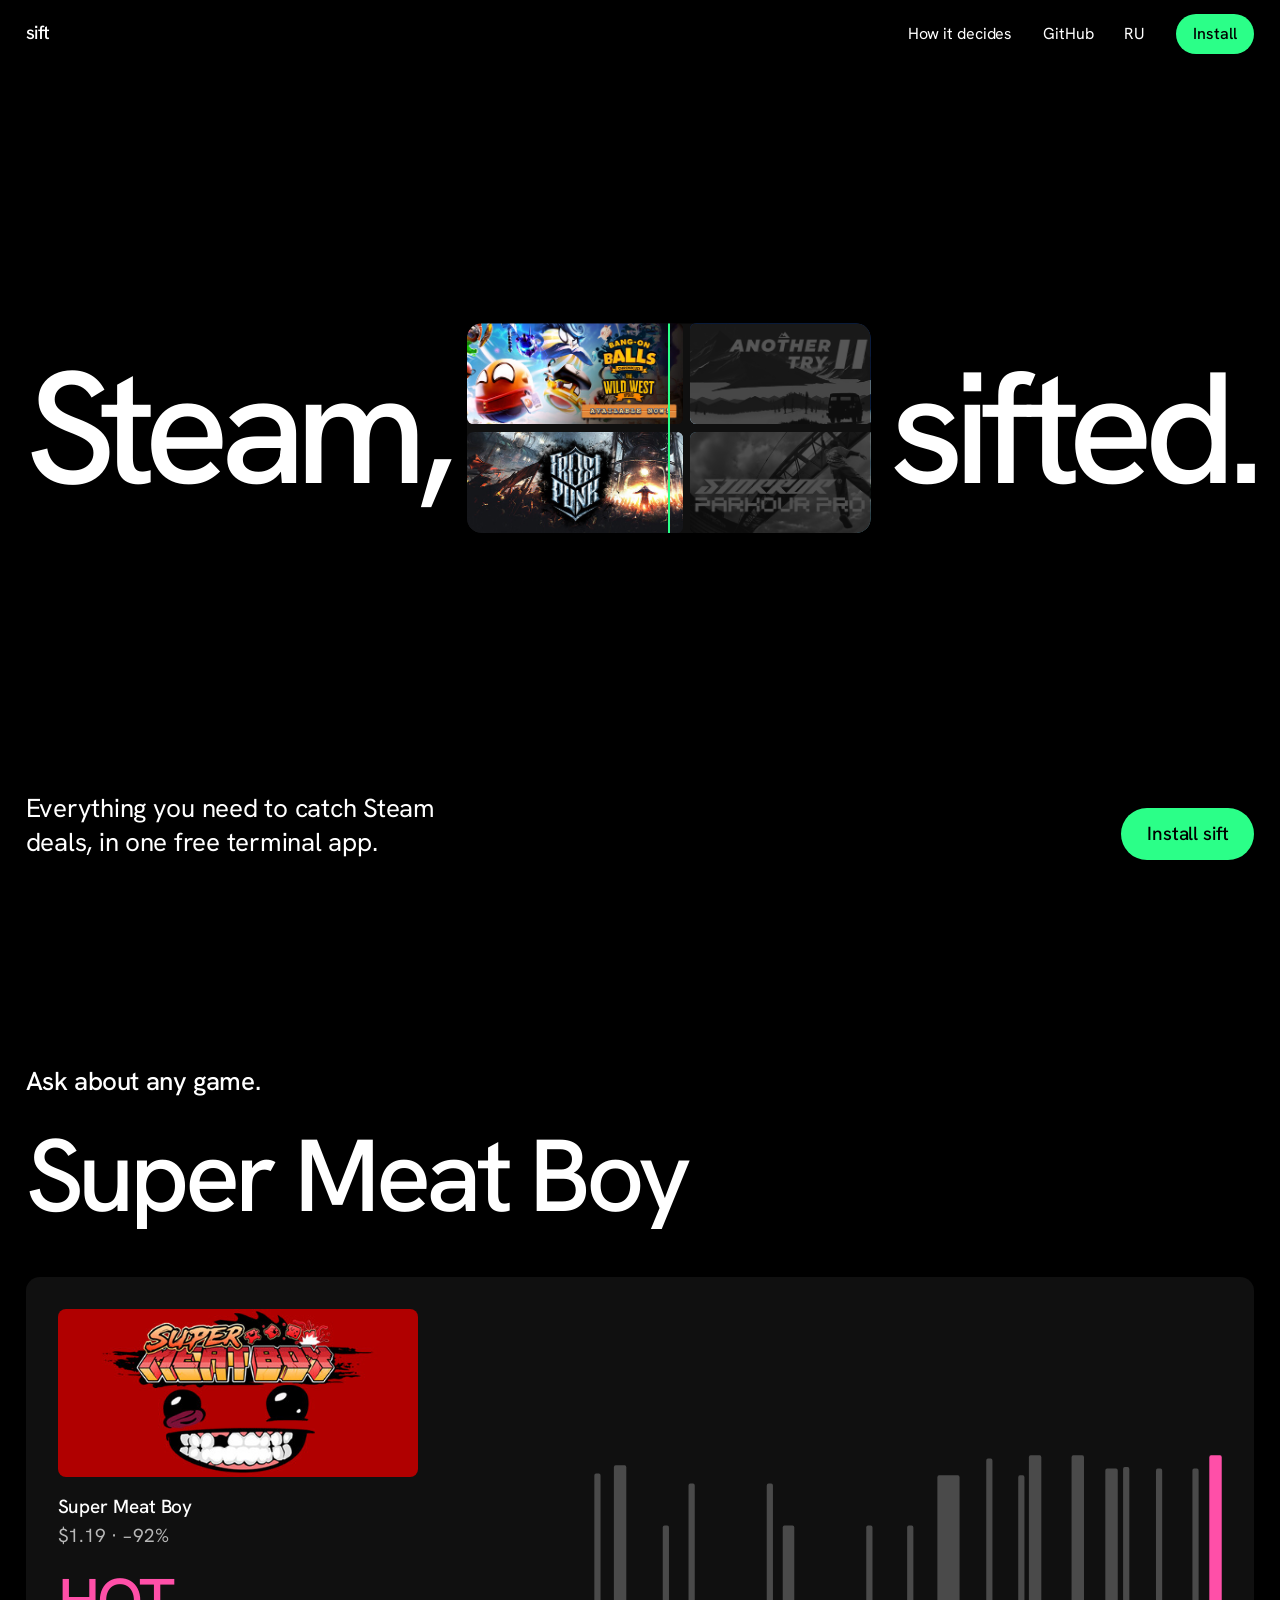
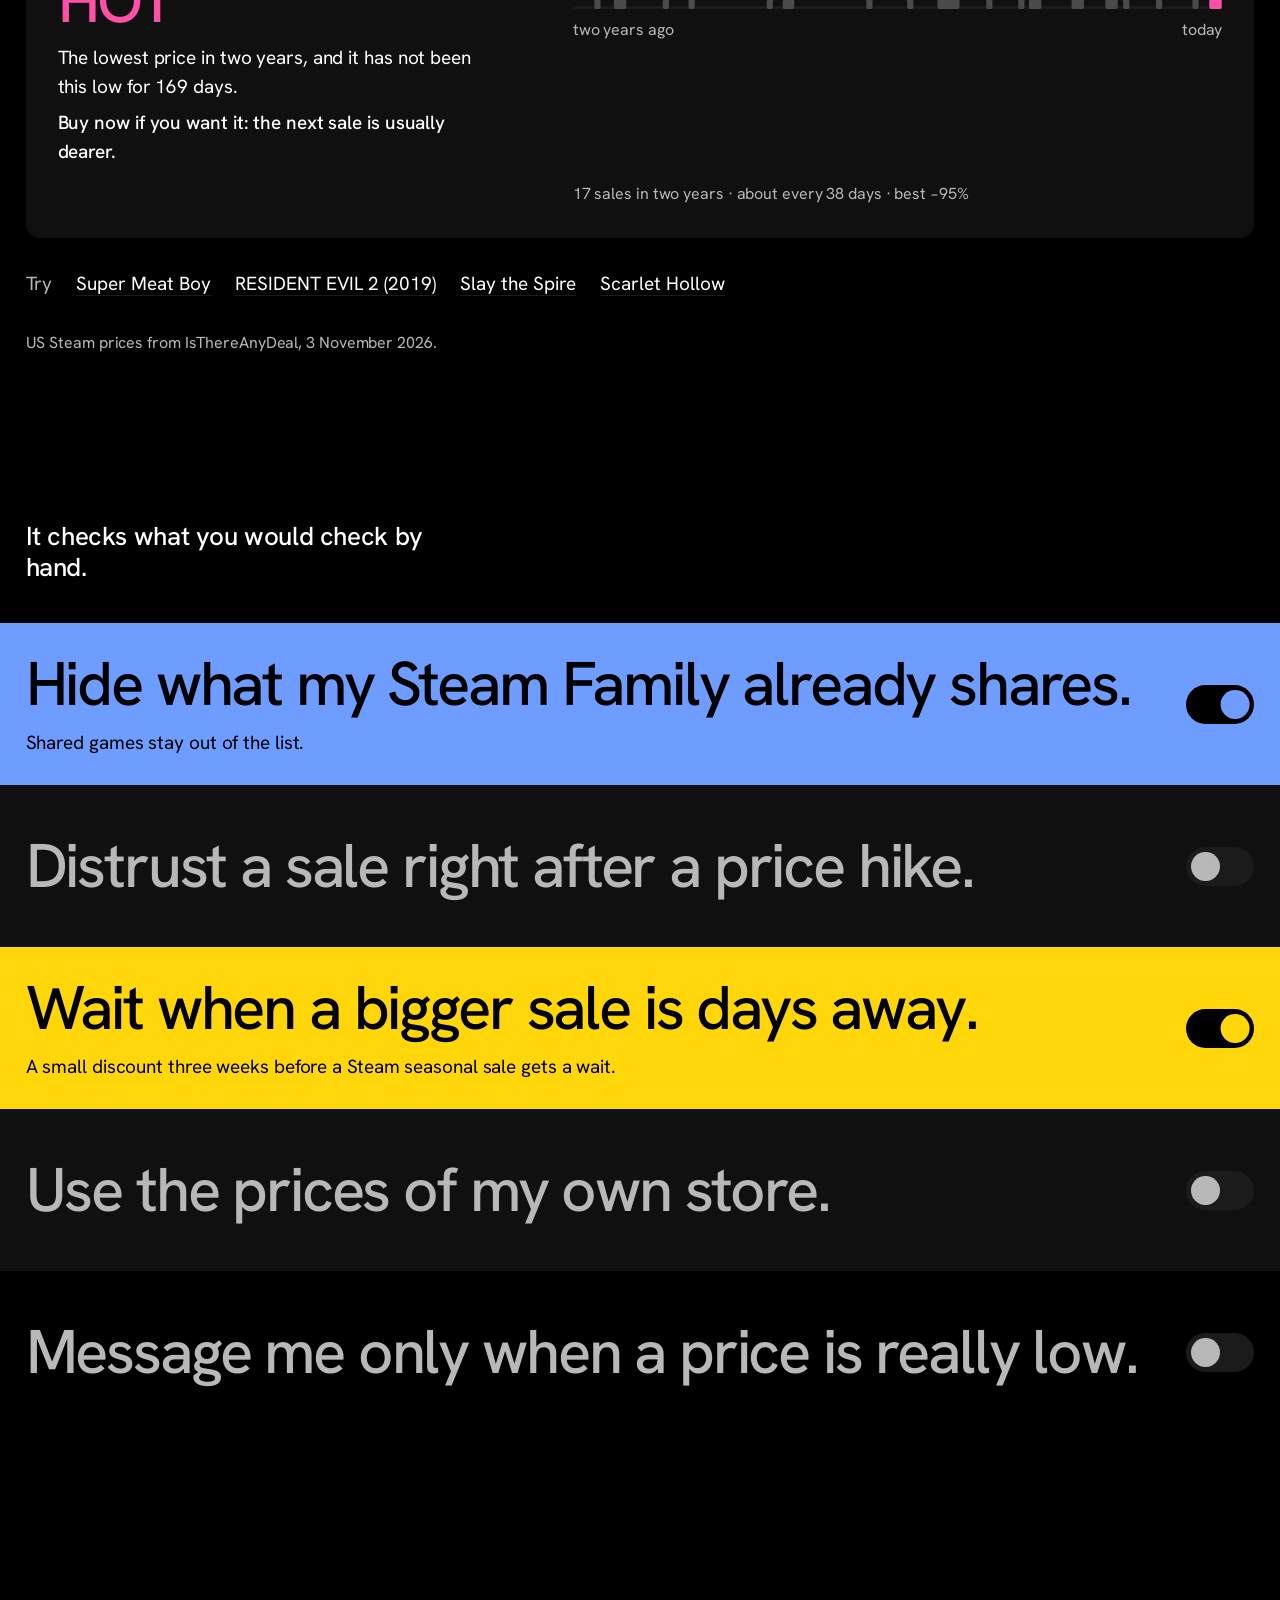
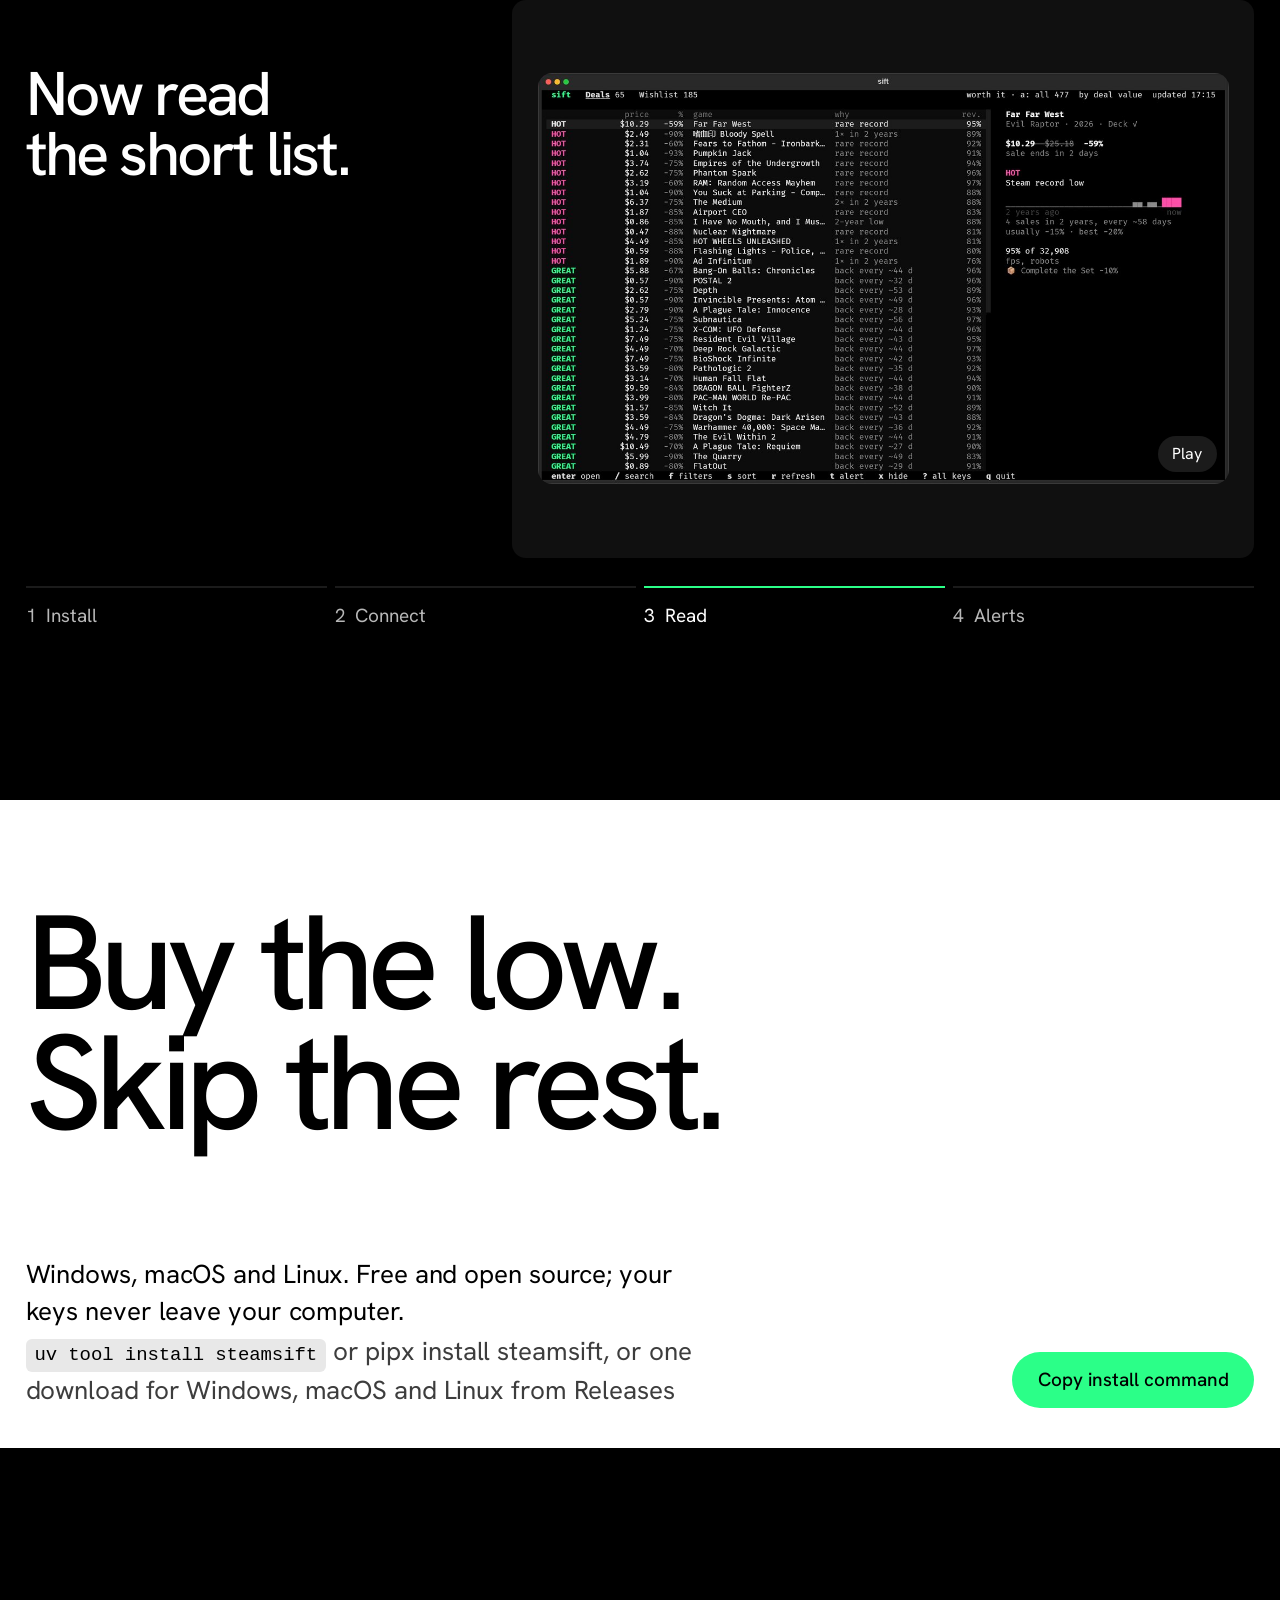
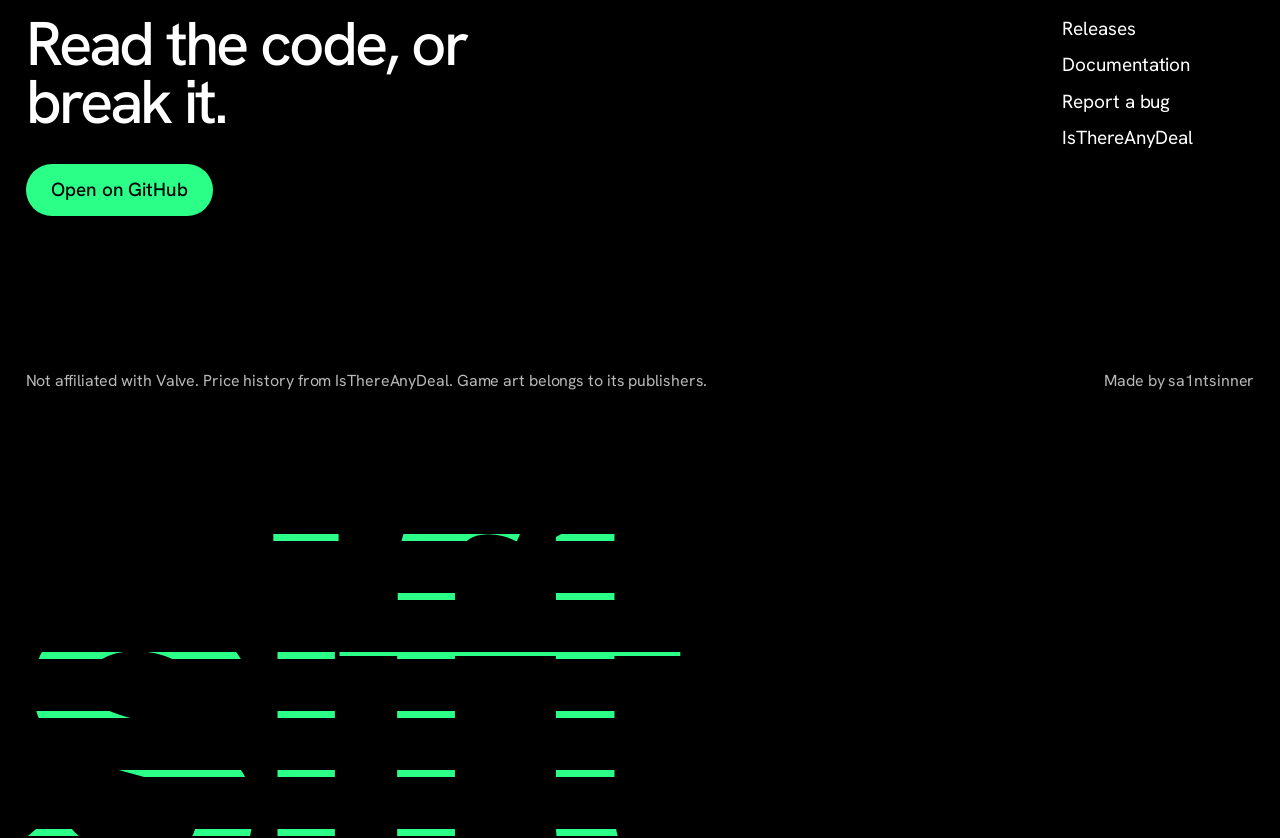
==== commit 728fbafc: "Update site" ====
--- a/sift/index.html
+++ b/sift/index.html
@@ -12,7 +12,7 @@
     <link rel="preconnect" href="https://fonts.gstatic.com" crossorigin />
     <link href="https://fonts.googleapis.com/css2?family=Hanken+Grotesk:wght@400;500&display=swap" rel="stylesheet" />
     <script>document.documentElement.classList.add('js');</script>
-    <script type="module" crossorigin src="./assets/index-DRjBFnvL.js"></script>
+    <script type="module" crossorigin src="./assets/index-5Sy_yHh-.js"></script>
     <link rel="stylesheet" crossorigin href="./assets/index-CQCSkZqy.css">
   </head>
   <body>
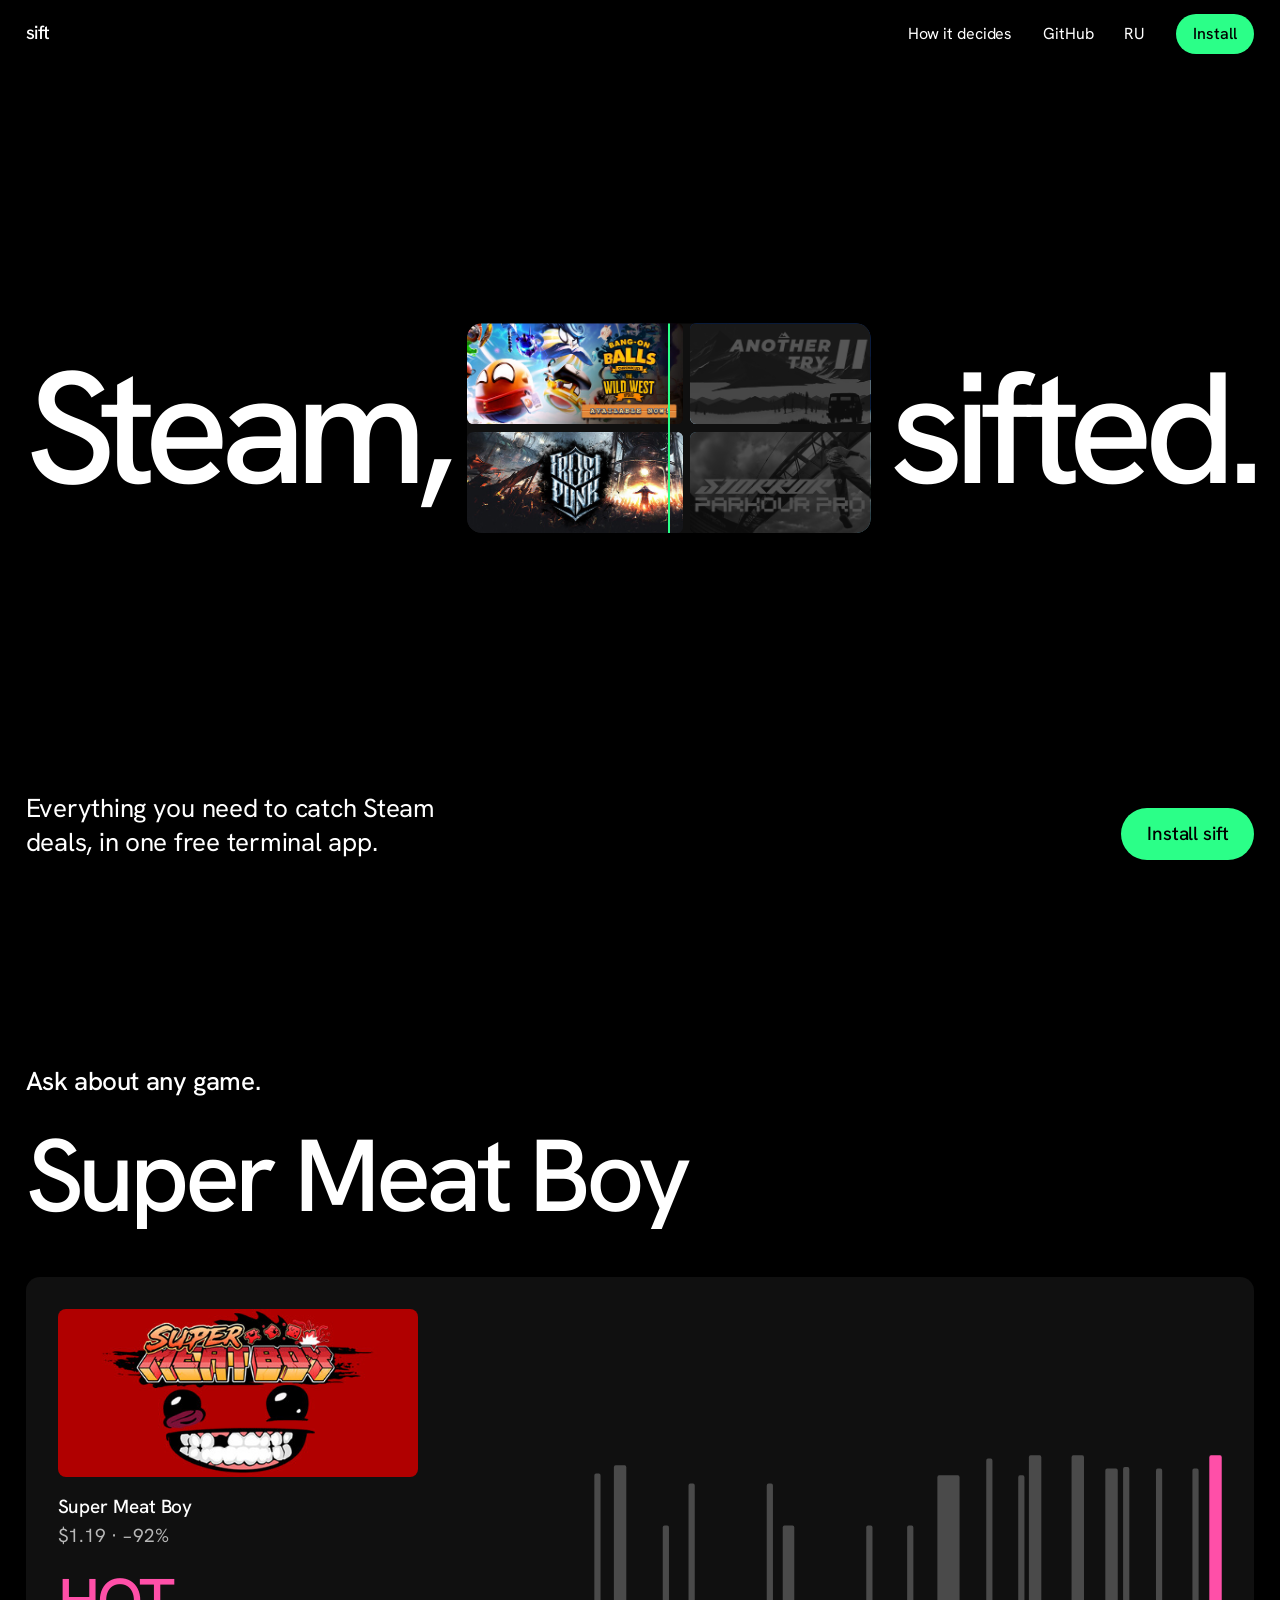
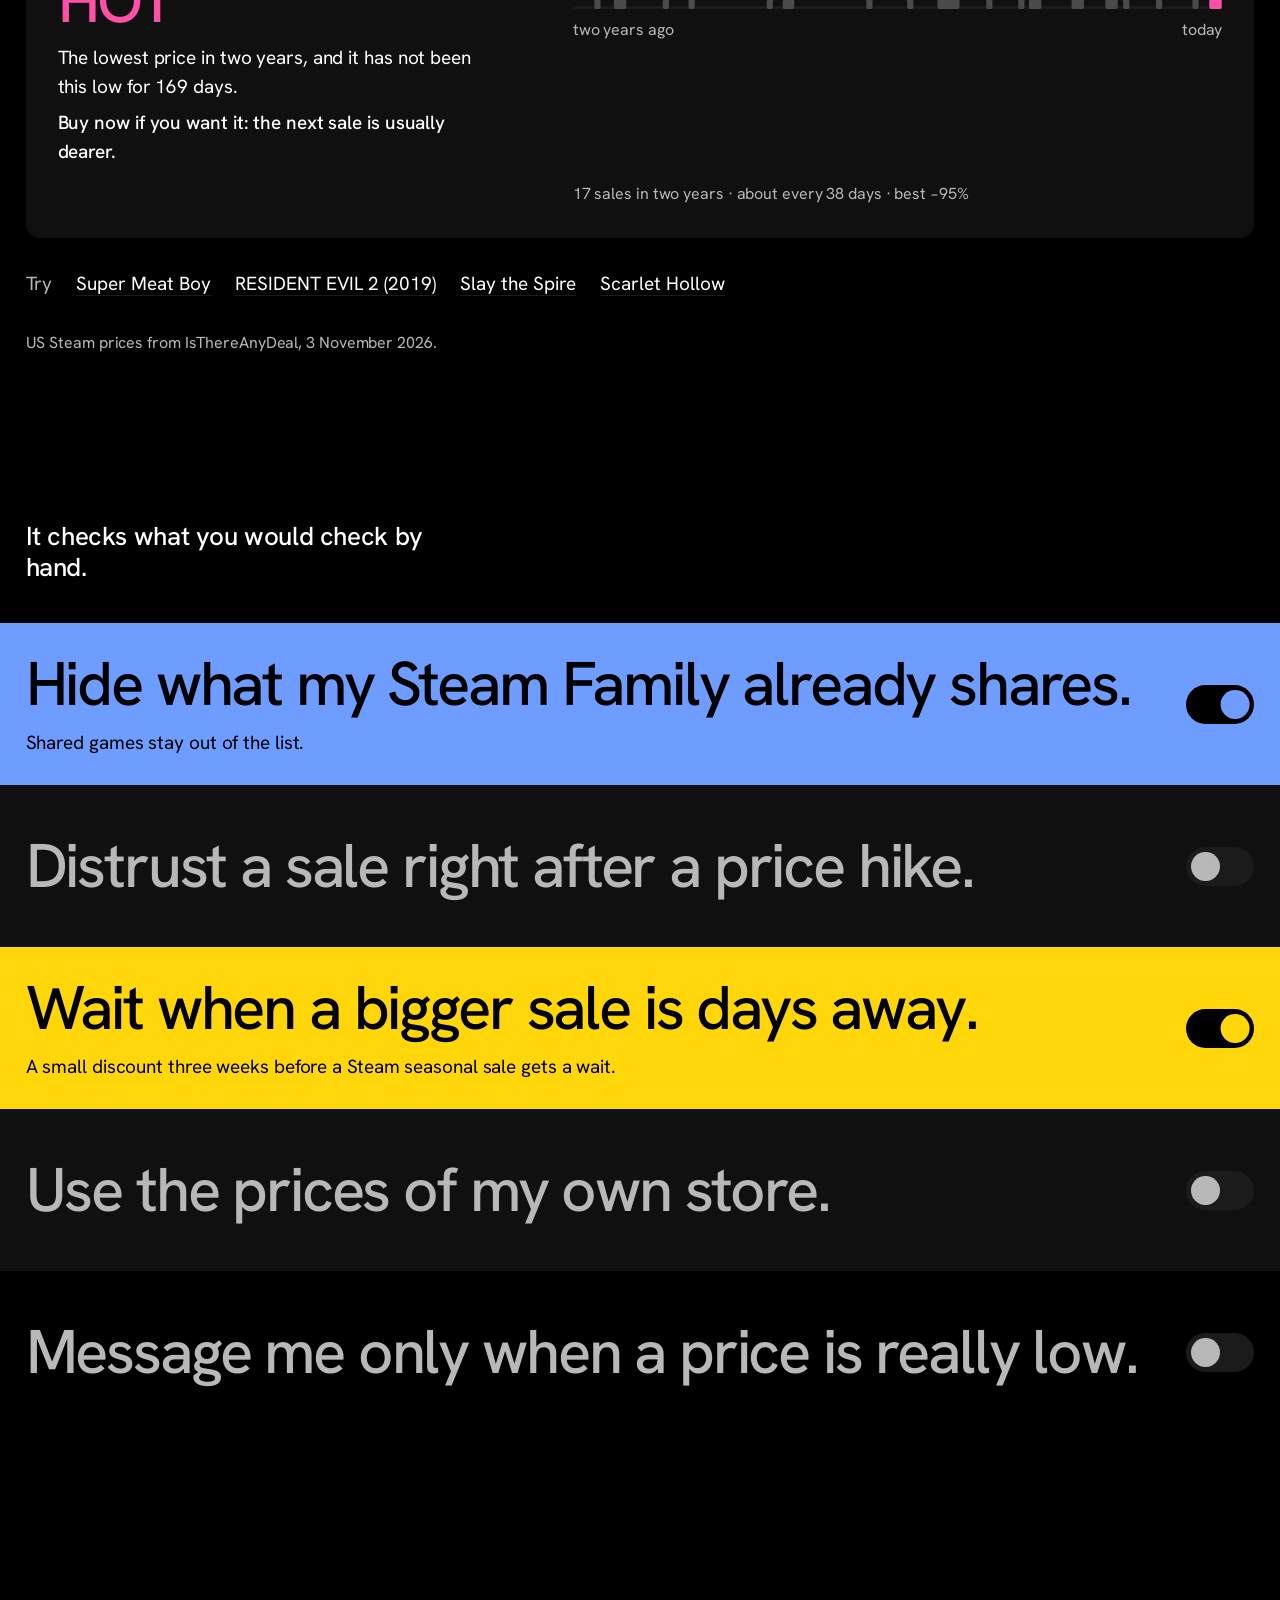
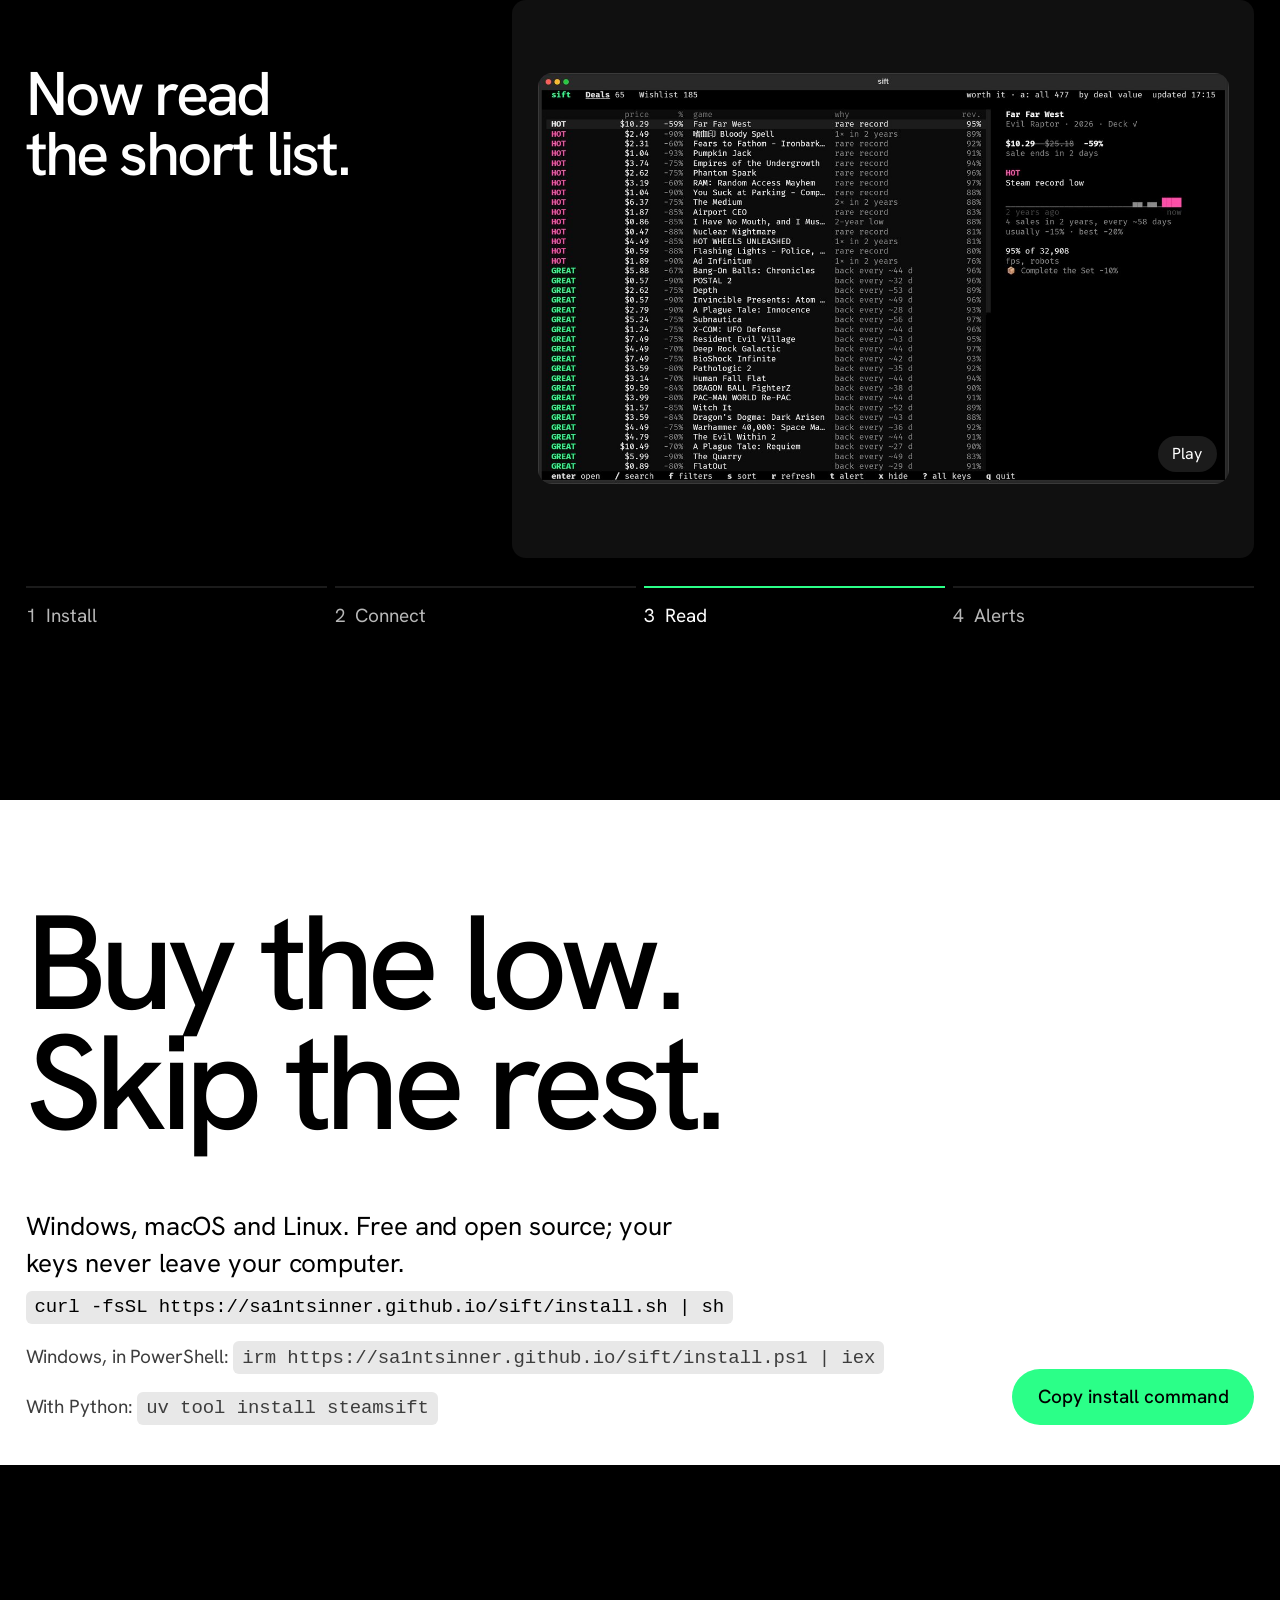
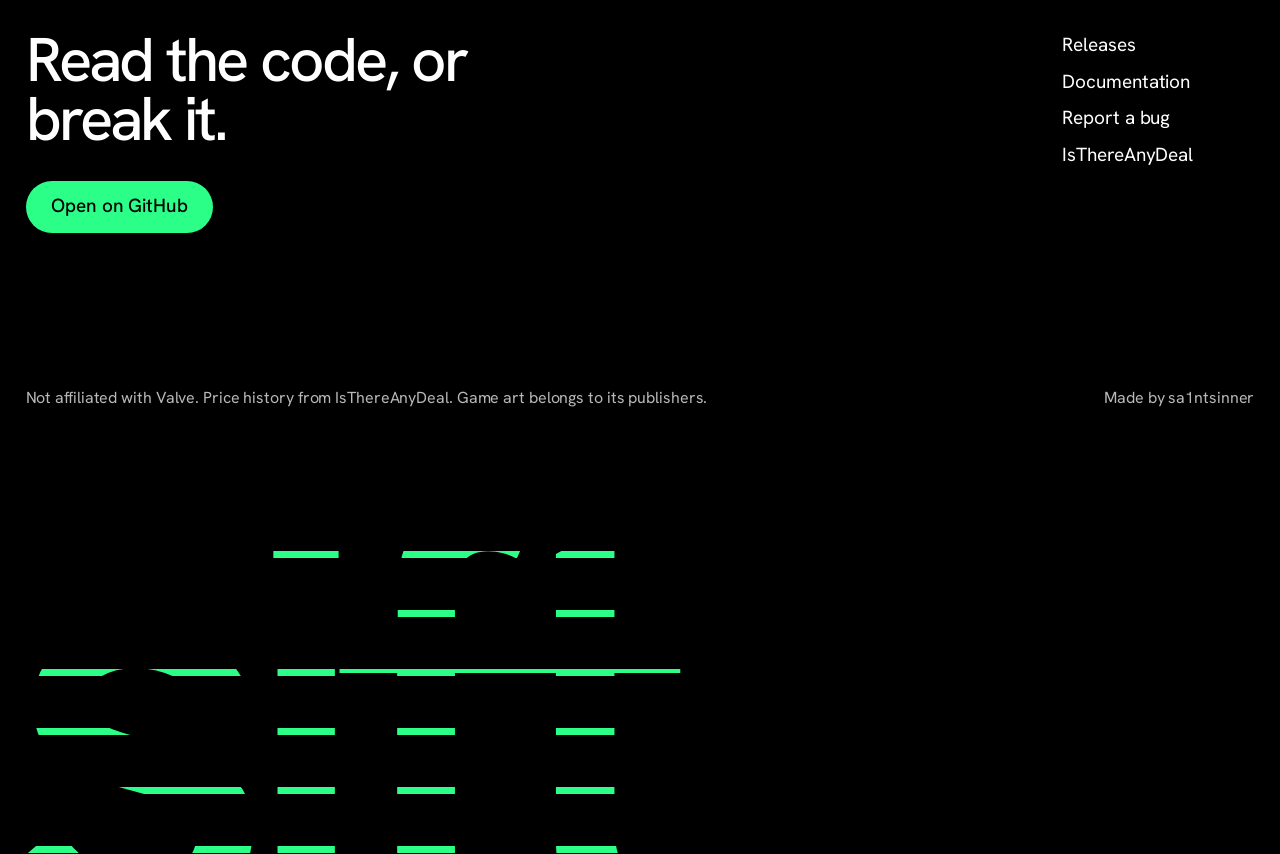
==== commit b31b63c6: "sift page eebced5" ====
--- a/sift/index.html
+++ b/sift/index.html
@@ -12,8 +12,8 @@
     <link rel="preconnect" href="https://fonts.gstatic.com" crossorigin />
     <link href="https://fonts.googleapis.com/css2?family=Hanken+Grotesk:wght@400;500&display=swap" rel="stylesheet" />
     <script>document.documentElement.classList.add('js');</script>
-    <script type="module" crossorigin src="./assets/index-5Sy_yHh-.js"></script>
-    <link rel="stylesheet" crossorigin href="./assets/index-CQCSkZqy.css">
+    <script type="module" crossorigin src="./assets/index-DpHjUGfZ.js"></script>
+    <link rel="stylesheet" crossorigin href="./assets/index-Du7JQ93m.css">
   </head>
   <body>
     <div id="root"></div>
--- a/sift/assets/index-Du7JQ93m.css
+++ b/sift/assets/index-Du7JQ93m.css
@@ -0,0 +1 @@
+:root{--bg: #000000;--surface: #101010;--surface-2: #1b1b1b;--ink: #ffffff;--muted: #b8b8b8;--on-colour: #000000;--buy: #2bff88;--norush: #ffd60a;--wait: #ff5a1f;--fine: #c9c9c9;--blue: #6e9cff;--pink: #ff4fa8;--accent: var(--buy);--accent-ink: #000000;--font: "Hanken Grotesk", system-ui, sans-serif;--font-code: ui-monospace, "Cascadia Mono", "JetBrains Mono", Consolas, monospace;--step-small: 1rem;--step-body: clamp(1.0625rem, 1rem + .25vw, 1.1875rem);--step-lead: clamp(1.25rem, 1.1rem + .7vw, 1.625rem);--step-head: clamp(2rem, 1.3rem + 3.2vw, 4rem);--step-display: clamp(3.5rem, 10.5vw, 12.5rem);--step-big: clamp(3rem, 8vw, 8.25rem);--margin: clamp(1rem, 2vw, 1.75rem);--section: clamp(7.5rem, 13vw, 13rem);--radius: 14px;--ease-out: cubic-bezier(.22, 1, .36, 1);--ease-expo: cubic-bezier(.16, 1, .3, 1);--ease-in-out: cubic-bezier(.76, 0, .24, 1);--ease-soft: cubic-bezier(.33, 1, .68, 1);--t-press: .14s;--t-hover: .18s;--t-ui: .24s}*,*:before,*:after{box-sizing:border-box}html{-webkit-text-size-adjust:100%;text-size-adjust:100%;background:var(--bg)}body{margin:0;background:var(--bg);color:var(--ink);font-family:var(--font);font-size:var(--step-body);font-weight:400;line-height:1.5;letter-spacing:-.005em;-webkit-font-smoothing:antialiased;overflow-x:hidden}h1,h2,h3,p,figure,ul,ol{margin:0}ul,ol{padding:0;list-style:none}img,svg{display:block;max-width:100%}img{height:auto;background:var(--surface)}button,input{font:inherit;color:inherit}button{background:none;border:0;padding:0;cursor:pointer}a{color:inherit}code{font-family:var(--font-code);font-size:.88em}:focus-visible{outline:2px solid var(--accent);outline-offset:4px}::selection{background:var(--accent);color:var(--accent-ink)}.sr-only{position:absolute;width:1px;height:1px;overflow:hidden;clip:rect(0 0 0 0);white-space:nowrap}.muted{color:var(--muted)}.link{text-decoration:underline;text-decoration-color:transparent;text-underline-offset:.22em;text-decoration-thickness:.07em;transition:text-decoration-color var(--t-hover) ease,color var(--t-hover) ease}.button{display:inline-flex;align-items:center;justify-content:center;min-height:3.25rem;padding:0 1.6rem;border-radius:999px;background:var(--accent);color:var(--accent-ink);font-weight:500;text-decoration:none;transition:transform var(--t-press) var(--ease-out),background-color var(--t-hover) ease,color var(--t-hover) ease}.button:active{transform:scale(.96)}@media(hover:hover)and (pointer:fine){.link:hover{text-decoration-color:currentColor}.button:hover{background:var(--ink);color:var(--bg)}}.bar{position:fixed;inset:0 0 auto 0;z-index:10;display:flex;justify-content:space-between;align-items:center;padding:.85rem var(--margin);font-size:var(--step-small);background:transparent;transition:background-color var(--t-ui) ease}.bar.is-solid{background:var(--bg)}.wordmark{font-size:var(--step-body);font-weight:500;letter-spacing:-.02em;text-decoration:none}.bar nav{display:flex;align-items:center;gap:clamp(1rem,2.4vw,2.25rem)}.bar nav a.link,.bar nav button{text-decoration-color:transparent}.button-small{min-height:2.5rem;padding:0 1.1rem}@media(prefers-reduced-motion:no-preference){.bar{transition:background-color var(--t-ui) ease,translate .32s var(--ease-out)}}.bar.is-away{translate:0 -100%}@media(prefers-reduced-motion:reduce){.bar.is-away{translate:none}}.hero{min-height:100svh;display:flex;flex-direction:column;justify-content:space-between;gap:3rem;padding:7rem 0 2.5rem}.hero-line{flex:1;display:flex;align-items:center;gap:.12em;padding:0 var(--margin);font-size:clamp(3.5rem,12.4vw,17rem);font-weight:500;line-height:.9;letter-spacing:-.065em;white-space:nowrap}:lang(ru) .hero-line{font-size:clamp(3rem,9.6vw,13rem)}.hero-word{flex:none}.hero-word:first-child{margin-right:.02em}.strip{position:relative;flex:1;min-width:1.5em;height:1.32em;border-radius:.09em;overflow:hidden;background:var(--surface);align-self:center}.strip-track{position:absolute;left:0;display:flex;width:max-content;height:calc(50% - .025em);gap:.05em}.strip-row-0{top:0}.strip-row-1{bottom:0}.strip-cover{height:100%;width:auto;aspect-ratio:460 / 215;object-fit:cover;background:none;border-radius:.04em}.strip-half{position:absolute;top:0;right:0;bottom:0;left:0;clip-path:inset(0 0 0 50%)}.strip-cover.is-out{filter:grayscale(1) brightness(.32) contrast(.9)}.strip-seam{position:absolute;top:0;bottom:0;left:calc(50% - 1px);width:2px;background:var(--accent)}.hero-foot{display:flex;justify-content:space-between;align-items:flex-end;gap:1.5rem 3rem;flex-wrap:wrap;padding:0 var(--margin)}.hero-lead{max-width:30ch;font-size:var(--step-lead);line-height:1.3;letter-spacing:-.01em;text-wrap:balance}@media(prefers-reduced-motion:no-preference){.strip-track{animation:flow 90s linear infinite}.strip-row-1{animation-duration:130s}.strip:hover .strip-track{animation-play-state:paused}.js .shutter{clip-path:inset(0 50% 0 50% round .09em);transition:clip-path 1.2s var(--ease-in-out) .25s}.js .shutter.is-in{clip-path:inset(0 0 0 0 round .09em)}.js .shutter .strip-half{clip-path:inset(0 0 0 100%);transition:clip-path 1.1s var(--ease-in-out) 1.3s}.js .shutter.is-in .strip-half{clip-path:inset(0 0 0 50%)}.js .shutter .strip-seam{left:100%;transition:left 1.1s var(--ease-in-out) 1.3s}.js .shutter.is-in .strip-seam{left:calc(50% - 1px)}.js .hero-word{opacity:0;transition:opacity .7s var(--ease-out),translate 1.2s var(--ease-expo)}.js .hero-word:first-child{translate:.6em 0}.js .hero-word:last-child{translate:-.6em 0}.js .hero-foot{opacity:0;translate:0 24px;transition:opacity .7s var(--ease-out) .7s,translate .9s var(--ease-expo) .7s}.js .hero:has(.shutter.is-in) :is(.hero-word,.hero-foot){opacity:1;translate:0 0}}@keyframes flow{0%{transform:translate(-50%)}to{transform:translate(0)}}@media(prefers-reduced-motion:no-preference){.js [data-reveal]{opacity:0;translate:0 28px;transition:opacity .7s var(--ease-out),translate .9s var(--ease-expo)}.js [data-reveal][data-shown]{opacity:1;translate:0 0}.js .band[data-reveal]:nth-child(2){transition-delay:70ms}.js .band[data-reveal]:nth-child(3){transition-delay:.14s}.js .band[data-reveal]:nth-child(4){transition-delay:.21s}.js .band[data-reveal]:nth-child(5){transition-delay:.28s}.js .ask-input[data-reveal]{transition-delay:80ms}.js .answer[data-reveal]{transition-delay:.16s}.js .ask-try[data-reveal]{transition-delay:.24s}.js .install-foot[data-reveal],.js .foot-links[data-reveal]{transition-delay:.12s}}.ask{padding:var(--section) var(--margin) 0;display:flex;flex-direction:column}.lead-heading{font-size:var(--step-lead);font-weight:500;letter-spacing:-.015em;line-height:1.2}.ask-input input{width:100%;border:0;background:none;padding:0;margin-top:1.5rem;font-size:var(--step-big);font-weight:500;letter-spacing:-.05em;line-height:1.05;caret-color:var(--accent);color:var(--ink);outline:none;text-overflow:ellipsis}.ask-input input::placeholder{color:var(--muted);opacity:1}.ask-input:focus-within{outline:2px solid var(--accent);outline-offset:10px;border-radius:4px}.ask-body{margin-top:3rem;display:flex;flex-direction:column;gap:2rem}.answer{min-height:17rem}.answer-miss{max-width:40ch;font-size:var(--step-lead);line-height:1.35}.verdict-card{--v: var(--fine);display:grid;grid-template-columns:minmax(0,5fr) minmax(0,7fr);column-gap:clamp(1.5rem,4vw,4rem);row-gap:1rem;background:var(--surface);border-radius:var(--radius);padding:clamp(1.25rem,2.5vw,2rem)}.v-hot{--v: var(--pink)}.v-great{--v: var(--buy)}.v-ok{--v: var(--fine)}.v-meh{--v: var(--norush)}.v-nope{--v: var(--wait)}.v-wait{--v: var(--fine)}.answer-cover{grid-column:1;width:100%;max-width:360px;aspect-ratio:460 / 215;object-fit:cover;border-radius:8px}.answer-text{grid-column:1}.answer-name{font-size:var(--step-body);font-weight:500}.answer-price{color:var(--muted);font-variant-numeric:tabular-nums}.answer-verdict{margin-top:1.25rem;font-size:var(--step-head);font-weight:500;letter-spacing:-.04em;line-height:1;color:var(--v)}.answer-reason{margin-top:.75rem;max-width:40ch}.answer-act{margin-top:.5rem;max-width:40ch;font-weight:500}.price-line{grid-column:2;grid-row:1 / span 2;align-self:center}.price-line svg{width:100%;height:clamp(7rem,14vw,11rem);overflow:visible}.pl-base{fill:var(--surface-2)}.pl-sale{fill:#4a4a4a}.pl-sale.is-record,.pl-sale.is-now{fill:var(--v)}.pl-axis{display:flex;justify-content:space-between;margin-top:.6rem;color:var(--muted);font-size:var(--step-small)}.answer-stats{grid-column:2;color:var(--muted);font-size:var(--step-small);font-variant-numeric:tabular-nums}.ask-try{display:flex;flex-wrap:wrap;align-items:baseline;gap:.5rem 1.5rem}.try{text-decoration:underline;text-decoration-color:var(--surface-2);text-underline-offset:.25em;text-decoration-thickness:.07em;transition:text-decoration-color var(--t-hover) ease,color var(--t-hover) ease}.try:active{transform:scale(.97)}@media(hover:hover)and (pointer:fine){.try:hover{color:var(--accent);text-decoration-color:currentColor}}.note{margin-top:auto;padding-top:2rem;color:var(--muted);font-size:var(--step-small)}.checks{margin-top:var(--section)}.checks-heading{padding:0 var(--margin) 2.5rem;max-width:30ch}.band{--c: var(--ink);position:relative;isolation:isolate;display:flex;align-items:center;justify-content:space-between;gap:1.5rem;min-height:max(18vh,8rem);padding:1.5rem var(--margin)}.band:nth-child(2n){background:var(--surface)}.band-blue{--c: var(--blue)}.band-nope{--c: var(--wait)}.band-meh{--c: var(--norush)}.band-hot{--c: var(--pink)}.band-great{--c: var(--buy)}.band:before{content:"";position:absolute;top:0;right:0;bottom:0;left:0;z-index:-1;background:var(--c);clip-path:circle(0 at calc(100% - var(--margin) - 2.1rem) 50%)}.band.is-on:before{clip-path:circle(150vmax at calc(100% - var(--margin) - 2.1rem) 50%)}.band.is-on{background-color:var(--c);transition:background-color 0s .9s}@media(prefers-reduced-motion:no-preference){.band:before{transition:clip-path .42s var(--ease-in-out)}.band.is-on:before{transition:clip-path .9s var(--ease-in-out)}}.band-line{font-size:var(--step-head);font-weight:500;letter-spacing:-.035em;line-height:1.05;text-wrap:balance;color:var(--muted);transition:color .36s var(--ease-out)}.band.is-on .band-line{color:var(--on-colour);transition-delay:.12s}.band-on{display:grid;grid-template-rows:0fr;max-width:62ch;visibility:hidden}.band-on-clip{min-height:0;overflow:hidden}.band-on-text{padding-top:.75rem;font-size:var(--step-body);line-height:1.45;color:var(--on-colour);opacity:0}.band-on code{white-space:nowrap;color:var(--on-colour);font-weight:600}.band.is-on .band-on{grid-template-rows:1fr;visibility:visible}.band.is-on .band-on-text{opacity:1}@media(prefers-reduced-motion:no-preference){.band-on{transition:grid-template-rows .25s var(--ease-out),visibility 0s linear .25s}.band-on-text{translate:0 .5rem;transition:opacity .16s ease,translate .25s var(--ease-out)}.band.is-on .band-on{transition:grid-template-rows .36s var(--ease-out),visibility 0s}.band.is-on .band-on-text{translate:0 0;transition:opacity .28s ease 80ms,translate .42s var(--ease-expo) 80ms}}.switch{flex:none;position:relative;width:4.25rem;height:2.4rem;border-radius:999px;background:var(--surface-2);transition:background-color var(--t-ui) ease,transform var(--t-press) var(--ease-out)}.switch:after{content:"";position:absolute;top:.3rem;left:.3rem;width:1.8rem;height:1.8rem;border-radius:50%;background:var(--muted);transition:translate var(--t-ui) var(--ease-out),background-color var(--t-ui) ease}.switch:active{transform:scale(.94)}.switch[aria-checked=true]{background:var(--on-colour)}.switch[aria-checked=true]:after{translate:1.85rem 0;background:var(--c)}.steps{margin-top:var(--section);display:grid;grid-template-columns:2fr 3fr;grid-template-rows:minmax(30rem,62svh) auto}.steps-clause{padding:clamp(2rem,5vw,4rem) var(--margin)}.clause{text-wrap:balance;font-size:var(--step-head);font-weight:500;letter-spacing:-.045em;line-height:.98;max-width:9em}.steps-stage{display:grid;place-items:center;padding:3rem var(--margin);background:var(--surface);border-radius:var(--radius);margin-right:var(--margin)}.steps-control{grid-column:1 / -1;display:grid;grid-template-columns:repeat(4,1fr);gap:.5rem;padding:1.75rem var(--margin) 0}.seg{display:flex;align-items:baseline;gap:.6rem;min-height:3rem;padding-top:.9rem;text-align:left;border-top:2px solid var(--surface-2);color:var(--muted);transition:color var(--t-hover) ease,border-color var(--t-ui) var(--ease-out)}.seg-n{font-variant-numeric:tabular-nums}.seg[aria-checked=true]{color:var(--ink);border-top-color:var(--accent)}.seg:active{transform:translateY(1px)}@media(hover:hover)and (pointer:fine){.seg:hover{color:var(--ink)}}@media(prefers-reduced-motion:no-preference){.clause,.fragment-wrap{animation:swap .26s var(--ease-out)}@keyframes swap{0%{opacity:0;translate:0 12px}}}.frag{width:min(32rem,100%);border-radius:var(--radius);background:var(--bg);padding:1.25rem 1.4rem;font-size:var(--step-small)}.term pre{margin:0;white-space:pre-wrap;line-height:1.7}.t-dim{color:var(--muted)}.caret{display:inline-block;width:.55em;height:1.1em;margin-left:.15em;vertical-align:-.2em;background:var(--accent)}@media(prefers-reduced-motion:no-preference){.caret{animation:blink 1.1s steps(1) infinite}@keyframes blink{50%{opacity:0}}}.wizard{display:grid;gap:.7rem}.w-label{color:var(--muted);font-size:var(--step-small)}.w-field{background:var(--surface-2);border-radius:8px;padding:.7rem .9rem}.w-ok{display:flex;align-items:center;gap:.6rem}.dot{width:.6rem;height:.6rem;border-radius:50%;flex:none}.dot-buy{background:var(--buy)}.dot-blue{background:var(--blue)}.w-next{justify-self:start;margin-top:.4rem;padding:.45rem 1.1rem;border-radius:999px;background:var(--accent);color:var(--accent-ink);font-weight:500}.clip{position:relative;width:min(52rem,100%);padding:0;overflow:hidden}.clip video{display:block;width:100%;height:auto;background:var(--bg)}.clip-toggle{position:absolute;right:.75rem;bottom:.75rem;min-height:2.25rem;padding:0 .9rem;border-radius:999px;background:var(--surface-2);color:var(--ink);font-size:var(--step-small);transition:background-color var(--t-hover) ease,transform var(--t-press) var(--ease-out)}.clip-toggle:active{transform:scale(.96)}@media(hover:hover)and (pointer:fine){.clip-toggle:hover{background:var(--ink);color:var(--bg)}}.card{display:grid;gap:.55rem}.c-from{display:flex;justify-content:space-between;font-weight:500}.card img{width:100%;border-radius:8px;aspect-ratio:460 / 215;object-fit:cover}.c-name{font-weight:500}.c-v{color:var(--v);font-weight:500}.c-price{font-variant-numeric:tabular-nums;font-weight:500}.c-buttons{display:grid;grid-template-columns:1fr 1fr;gap:.5rem;margin-top:.3rem}.c-buttons span{background:var(--surface-2);border-radius:8px;padding:.5rem;text-align:center;font-size:var(--step-small)}.install{margin-top:var(--section);min-height:72svh;display:flex;flex-direction:column;justify-content:space-between;gap:4rem;padding:clamp(3rem,8vw,7rem) var(--margin) 2.5rem;background:var(--ink);color:var(--bg)}.install-title{font-size:var(--step-display);font-weight:500;letter-spacing:-.05em;line-height:.9;white-space:pre-line}:lang(ru) .install-title{font-size:var(--step-big)}.install-foot{display:flex;justify-content:space-between;align-items:flex-end;gap:2rem;flex-wrap:wrap}.install-lead{font-size:var(--step-lead);line-height:1.4}.install-lead>p:first-child{max-width:46ch}.install-alt{margin-top:.5rem;font-size:var(--step-body)}.install-alt code{margin-top:.15rem;font-size:.85em}.install-lead code{display:inline-block;max-width:100%;overflow-wrap:anywhere;margin-top:.6rem;padding:.2rem .55rem;border-radius:6px;background:#e8e8e8;font-size:var(--step-body)}.muted-dark{color:#3d3d3d}.button-dark{min-height:3.5rem}.foot{position:relative;overflow:hidden;display:flex;flex-direction:column;padding:var(--section) var(--margin) 0}.foot-top{display:flex;justify-content:space-between;gap:2rem;flex-wrap:wrap}.foot-line{font-size:var(--step-head);font-weight:500;letter-spacing:-.045em;line-height:.95;max-width:8em;margin-bottom:2rem}.foot-links{display:grid;gap:.5rem;align-content:start;min-width:12rem}.foot-legal{margin-top:clamp(5rem,12vw,10rem);display:flex;justify-content:space-between;gap:1rem;flex-wrap:wrap;padding-bottom:2rem;color:var(--muted);font-size:var(--step-small)}@property --slat{syntax: "<length>"; inherits: false; initial-value: .1em;}.foot-mark{--slat: .1em;font-size:46vw;font-weight:500;letter-spacing:-.07em;line-height:.75;white-space:nowrap;color:var(--buy);margin:-.05em 0 0 -.04em;transform:translateY(18%);-webkit-mask-image:repeating-linear-gradient(to bottom,#000 0 var(--slat),transparent var(--slat) .1em);mask-image:repeating-linear-gradient(to bottom,#000 0 var(--slat),transparent var(--slat) .1em)}@supports (animation-timeline: view()){@media(prefers-reduced-motion:no-preference){.foot-mark{--slat: .012em;animation:sieve linear both;animation-timeline:view();animation-range:entry 10% cover 45%}@keyframes sieve{to{--slat: .1em}}}}@media(max-width:760px){.bar nav .link:not(button){display:none}.hero{padding-top:5rem;justify-content:center}.hero-line,:lang(ru) .hero-line{flex:none;flex-wrap:wrap;row-gap:.1em;font-size:22vw}:lang(ru) .hero-line{font-size:17vw}.hero{justify-content:center}.strip{flex:none;order:1;width:100%;height:1.8em;margin:.08em 0}.hero-word:last-child{order:2;margin-left:auto}.hero-foot .button{width:100%}.verdict-card{grid-template-columns:1fr}.price-line,.answer-stats{grid-column:1;grid-row:auto}.ask-try .try{min-height:44px;display:inline-flex;align-items:center}.band-line{font-size:var(--step-lead)}.steps{grid-template-columns:1fr;grid-template-rows:auto auto auto}.steps-stage{order:0;min-height:0;padding:1rem;margin:0 var(--margin)}.steps-control{order:1;grid-template-columns:1fr 1fr}.steps-clause{order:2}.install{min-height:70svh}.install-title,:lang(ru) .install-title{font-size:var(--step-big)}.install-foot .button{width:100%}}
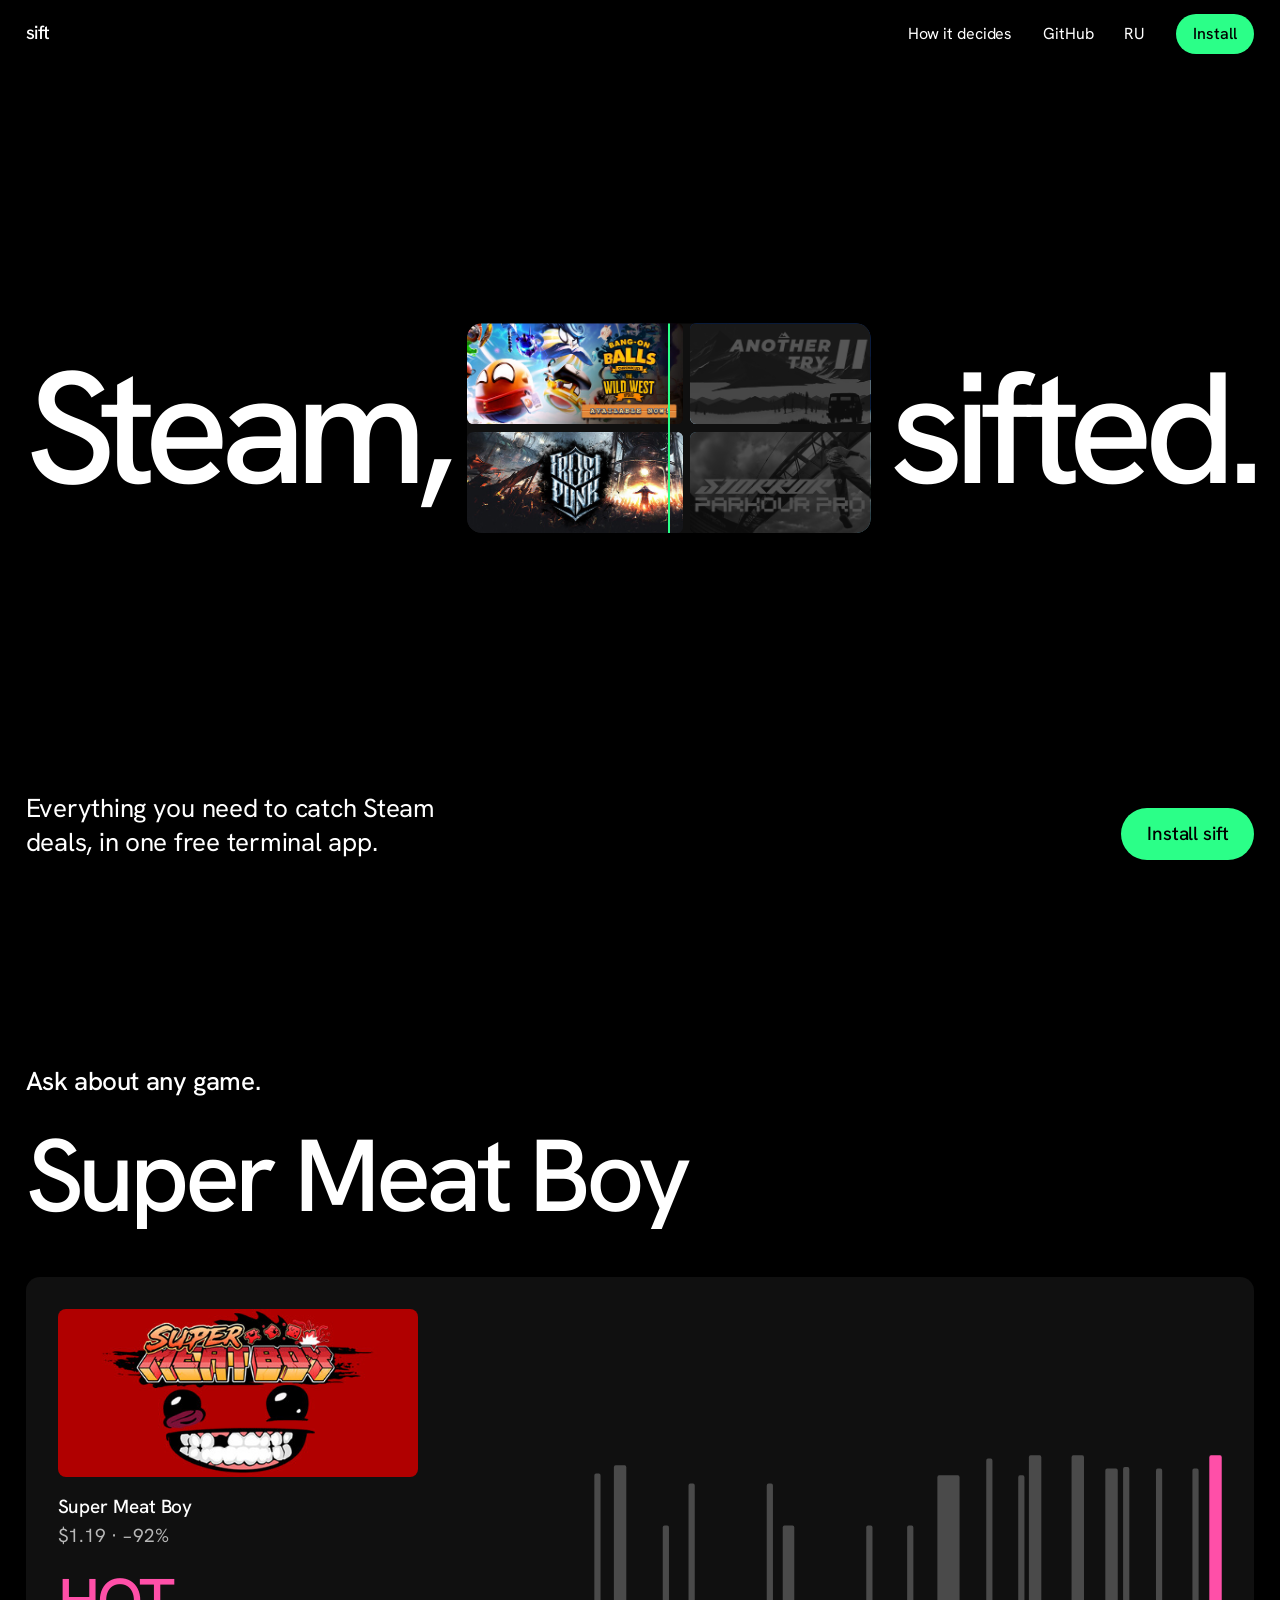
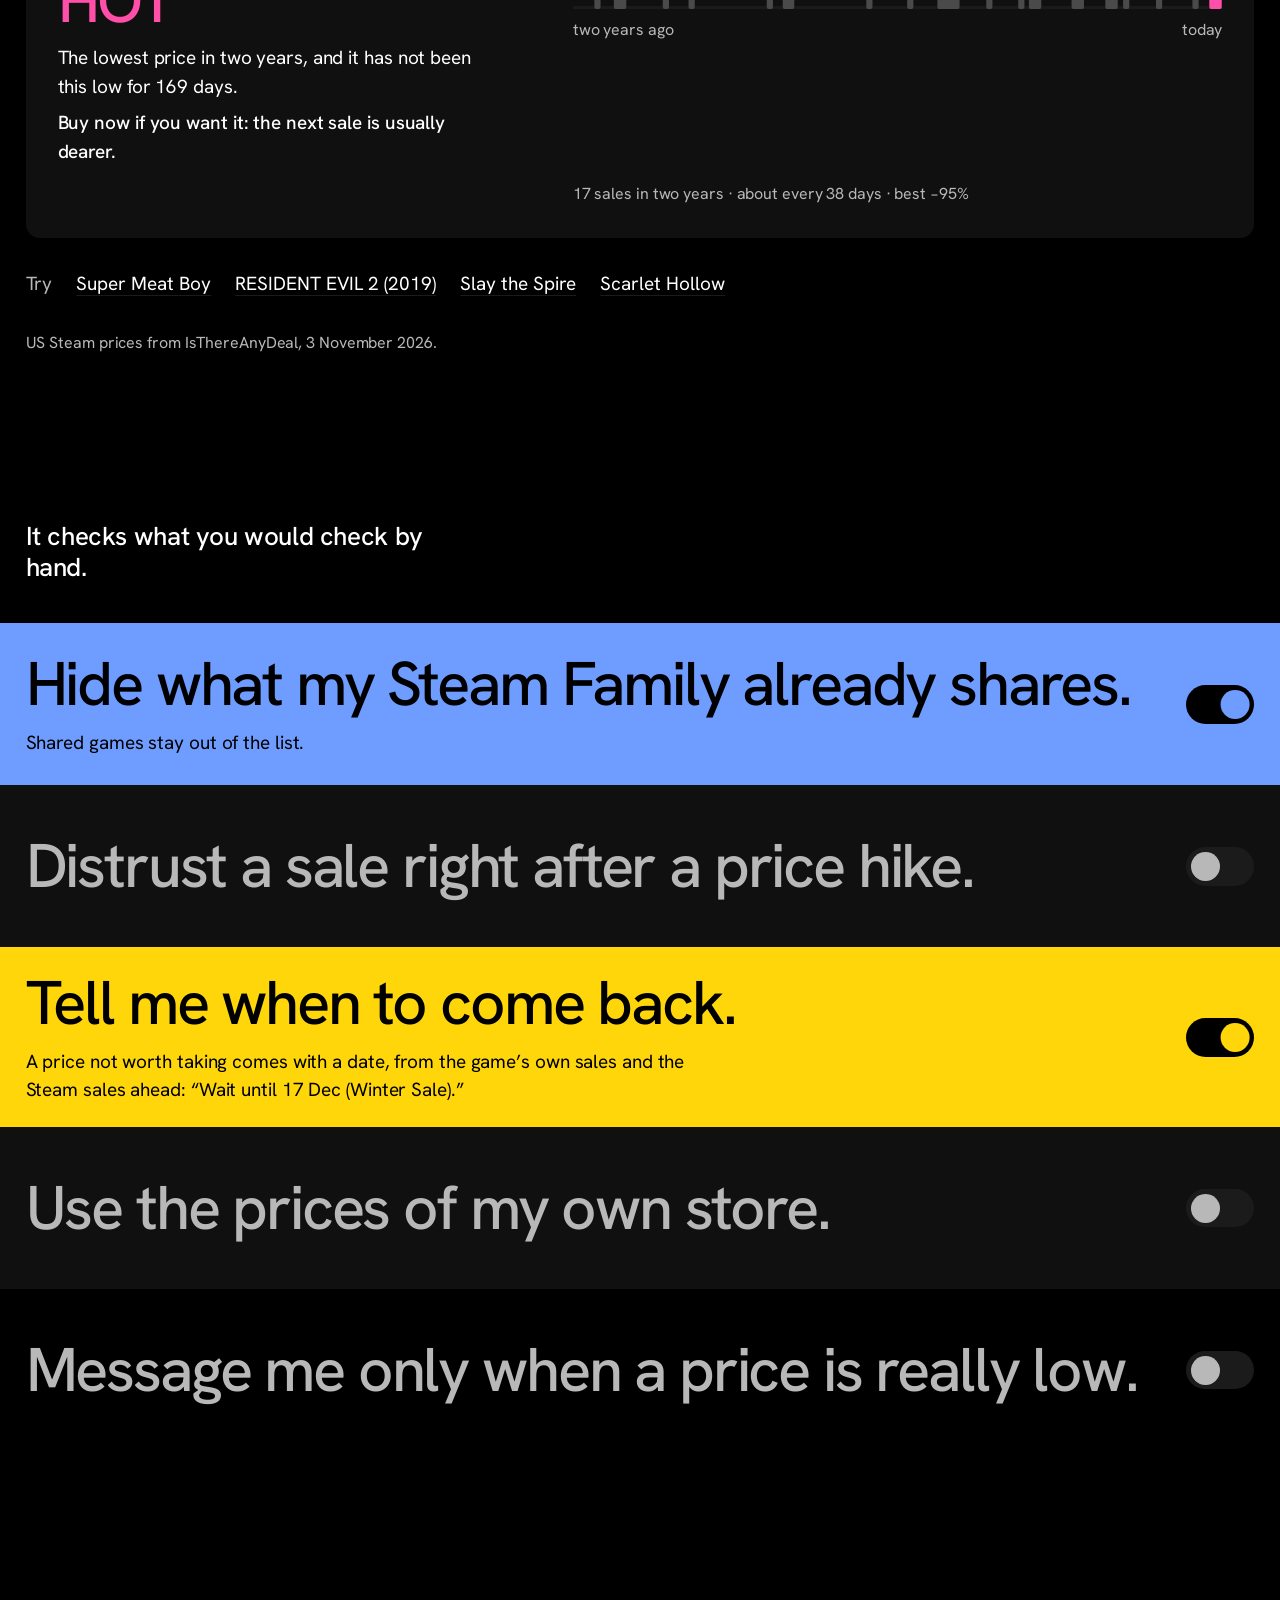
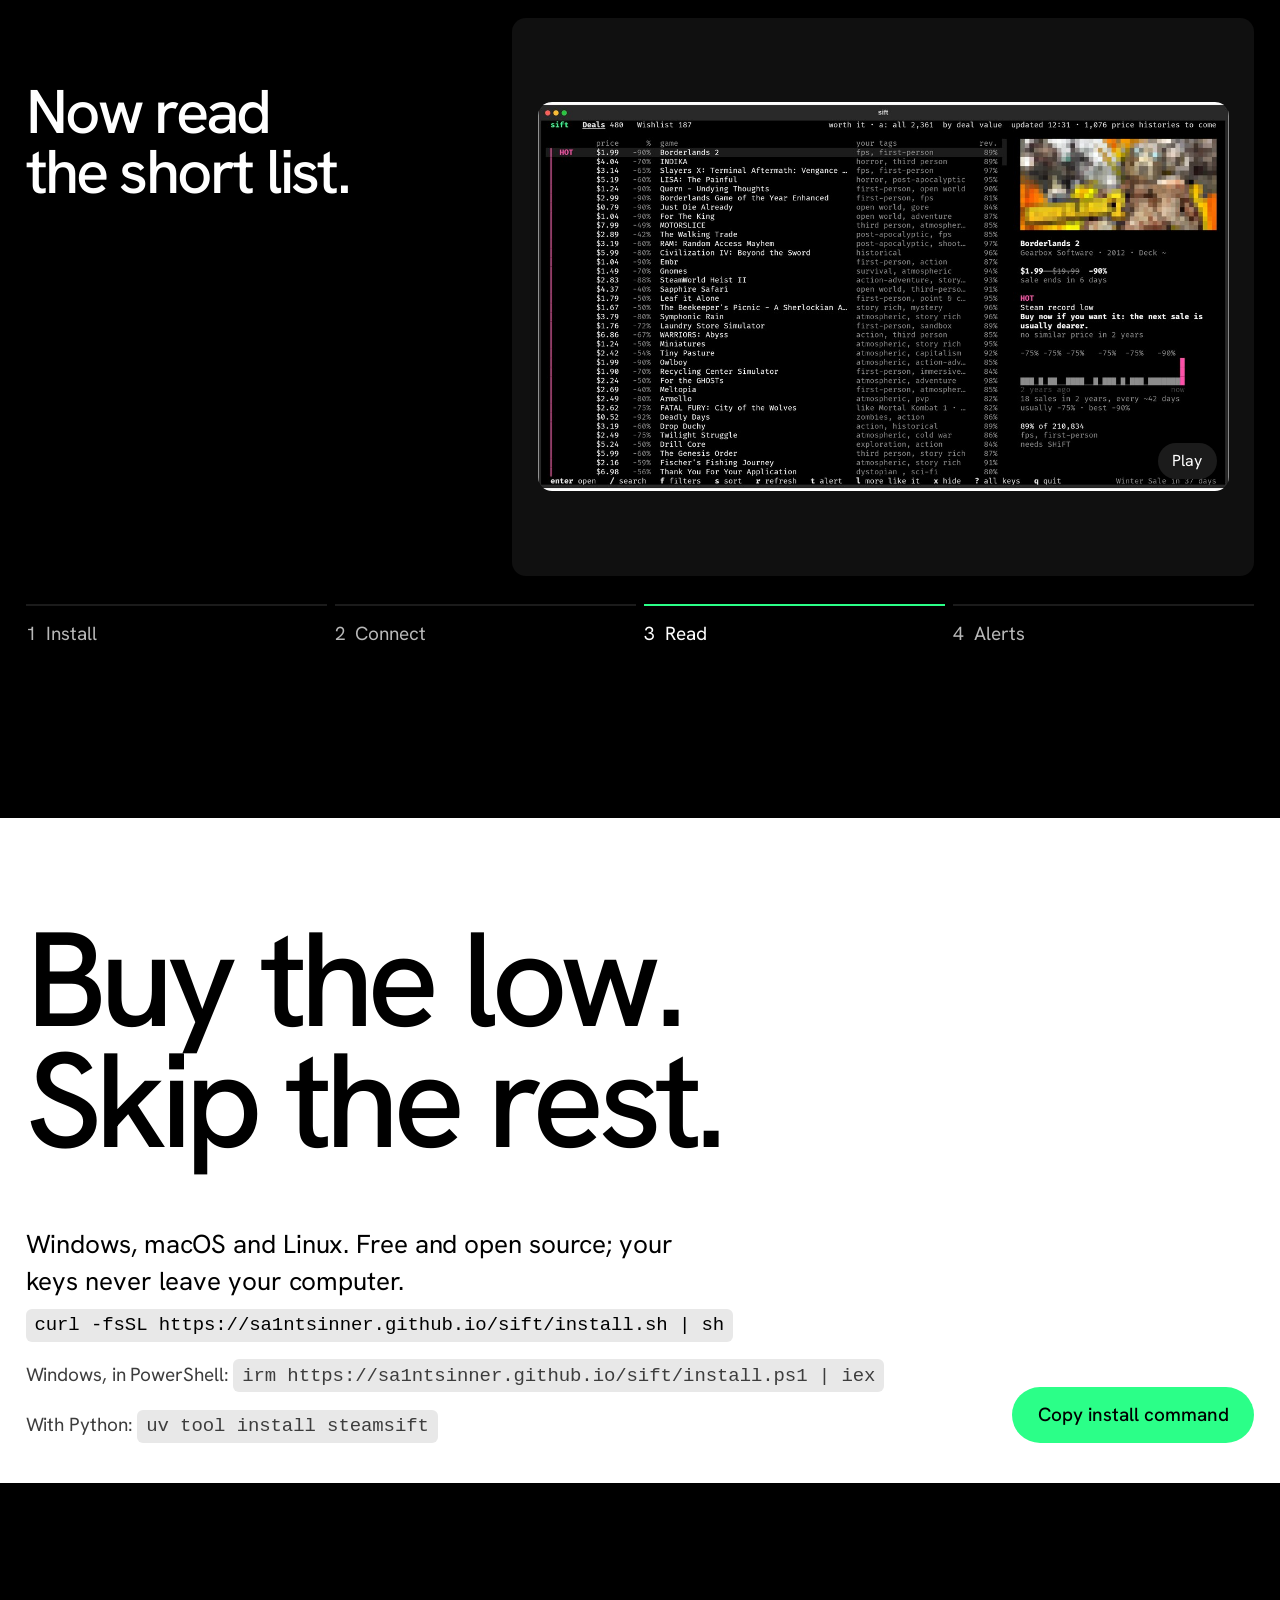
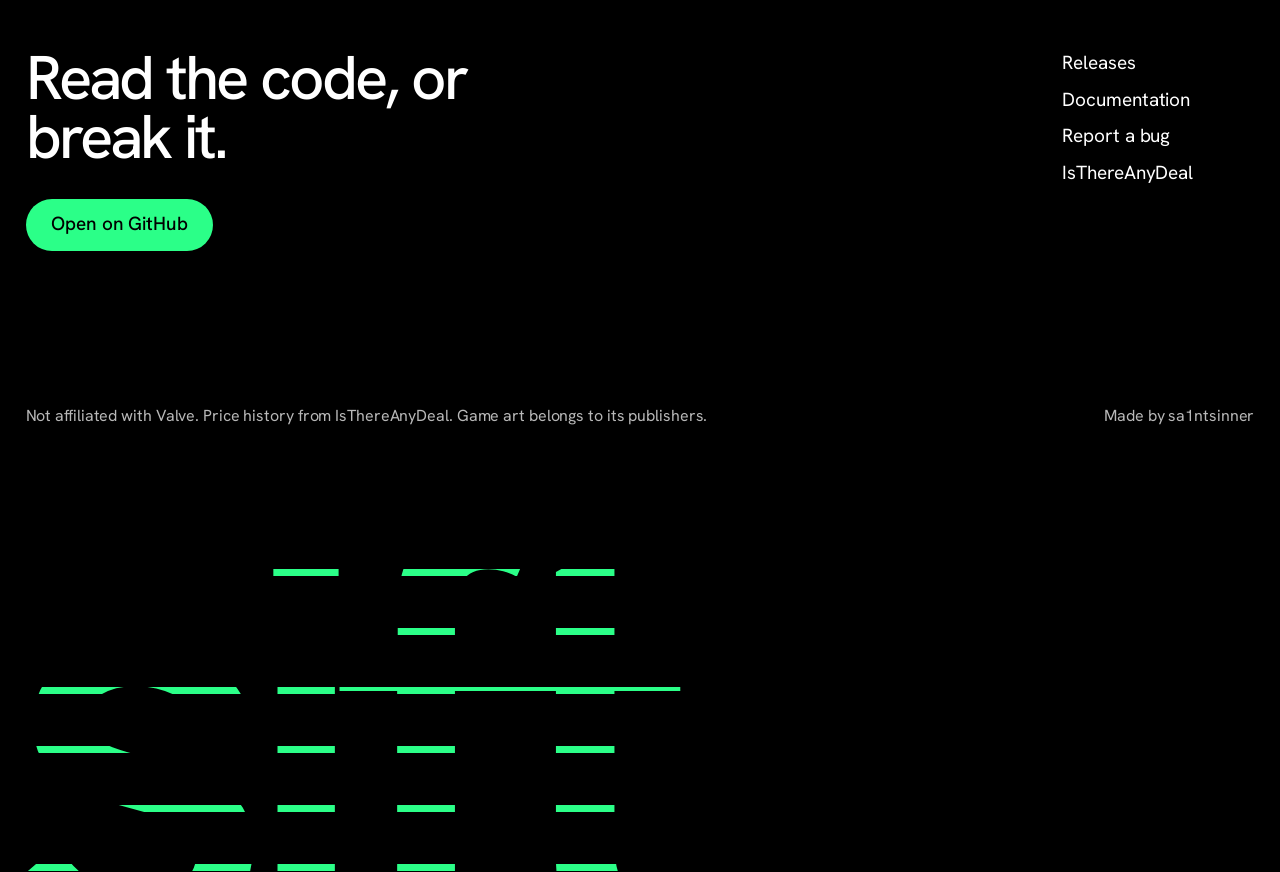
==== commit 9756b505: "sift page 73e72b1" ====
--- a/sift/index.html
+++ b/sift/index.html
@@ -12,7 +12,7 @@
     <link rel="preconnect" href="https://fonts.gstatic.com" crossorigin />
     <link href="https://fonts.googleapis.com/css2?family=Hanken+Grotesk:wght@400;500&display=swap" rel="stylesheet" />
     <script>document.documentElement.classList.add('js');</script>
-    <script type="module" crossorigin src="./assets/index-DpHjUGfZ.js"></script>
+    <script type="module" crossorigin src="./assets/index-B2rswwOH.js"></script>
     <link rel="stylesheet" crossorigin href="./assets/index-Du7JQ93m.css">
   </head>
   <body>
